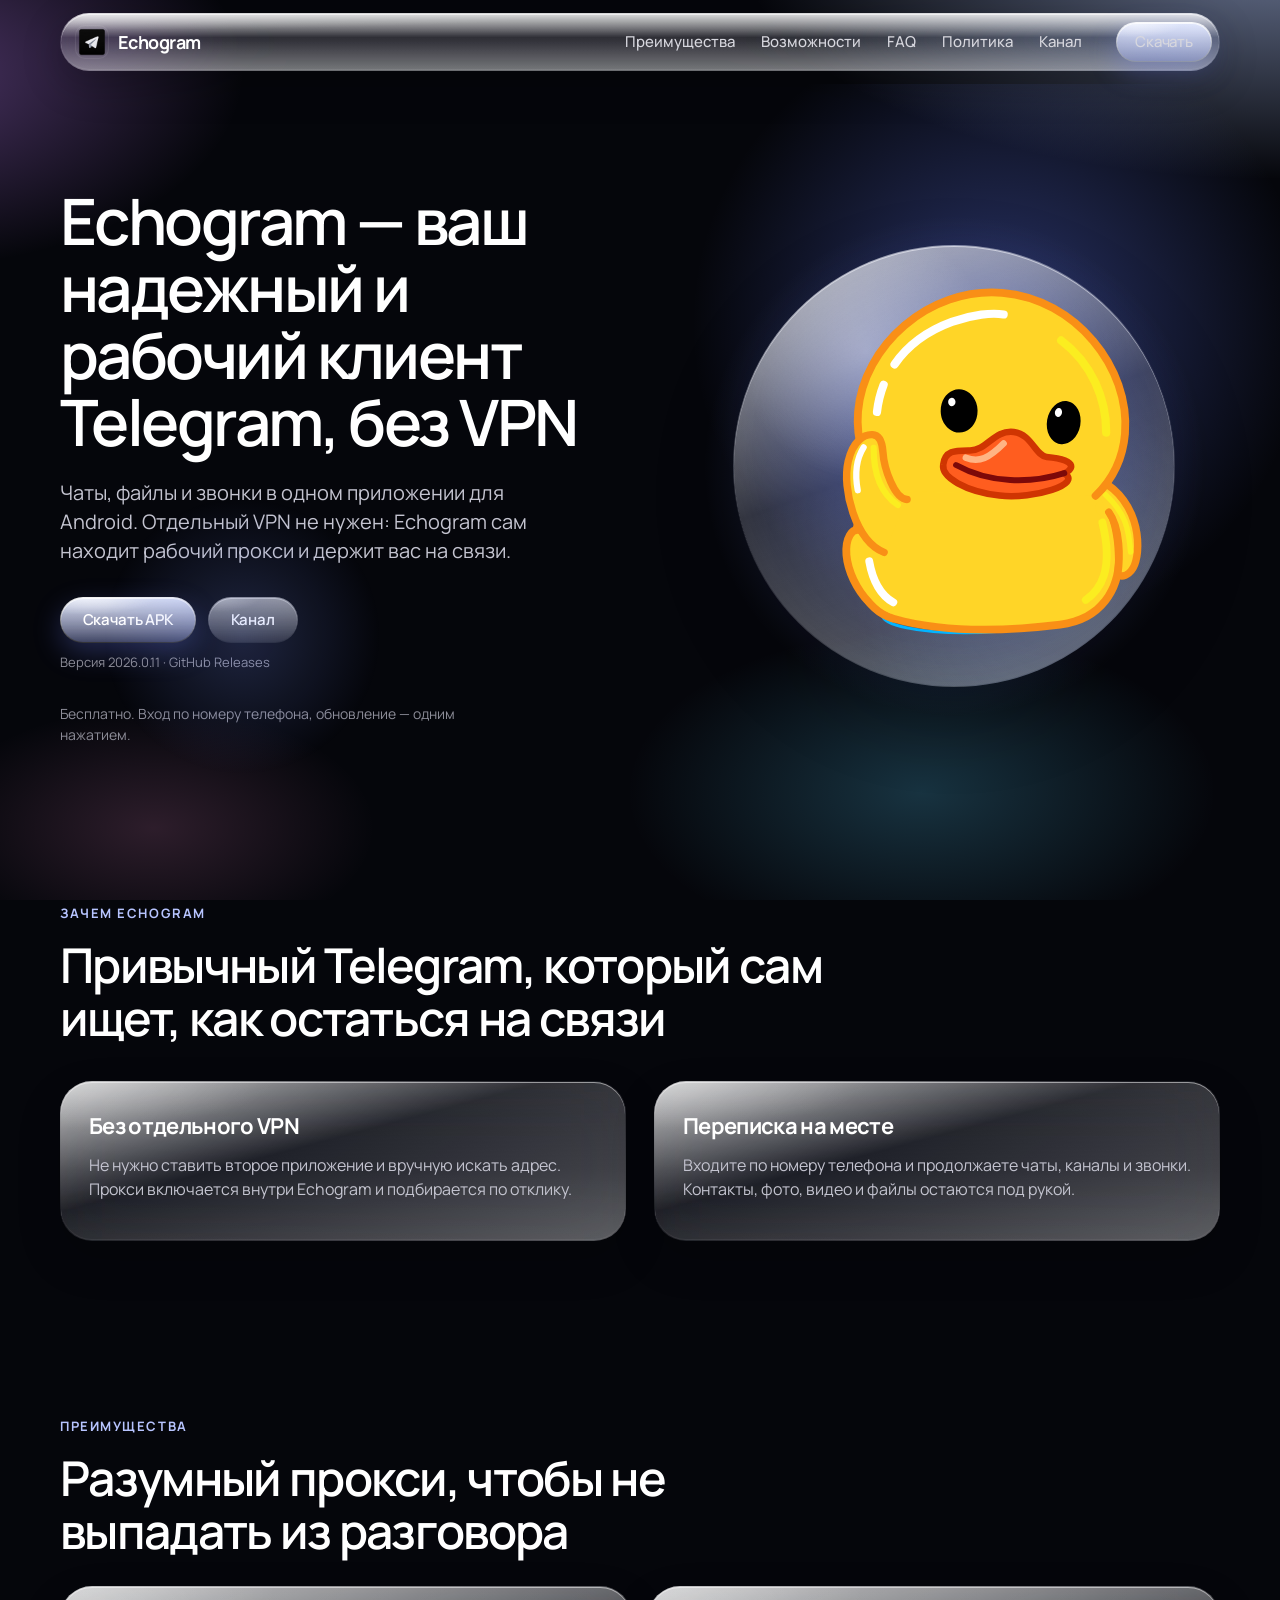
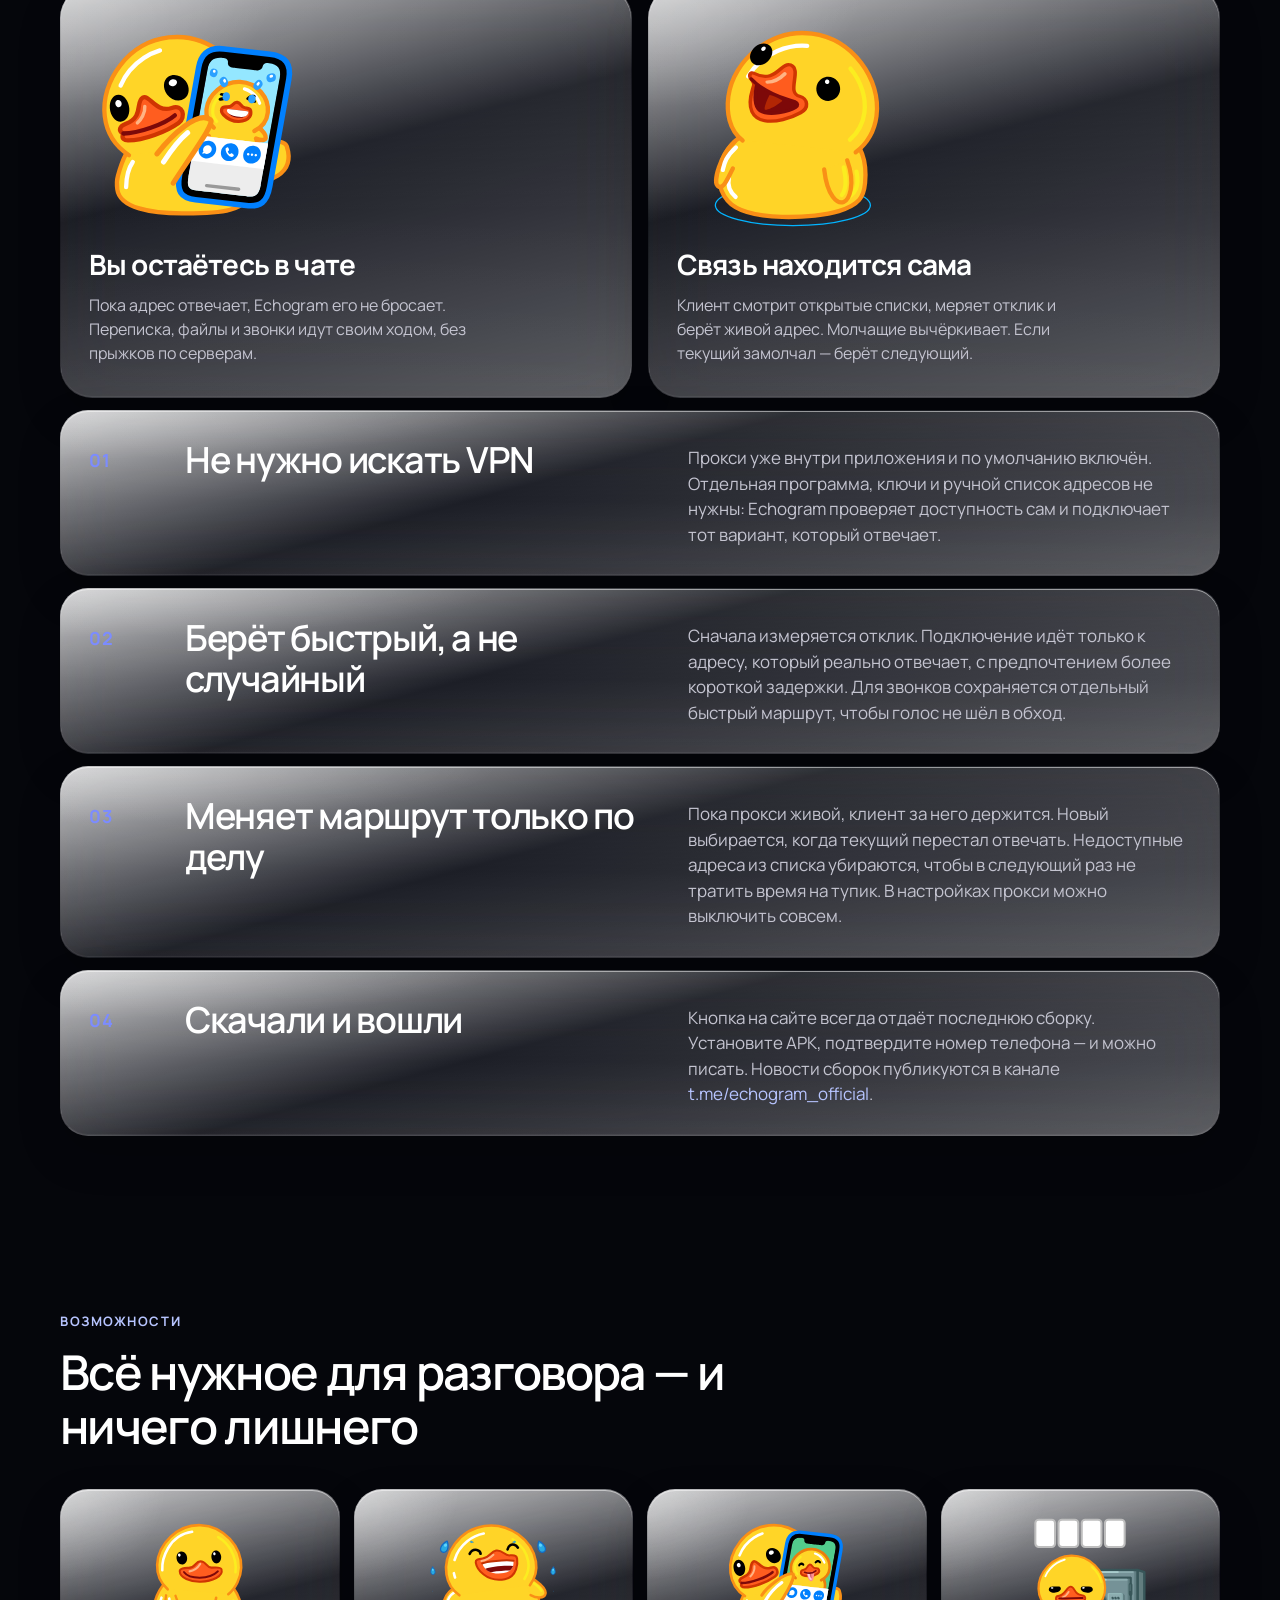
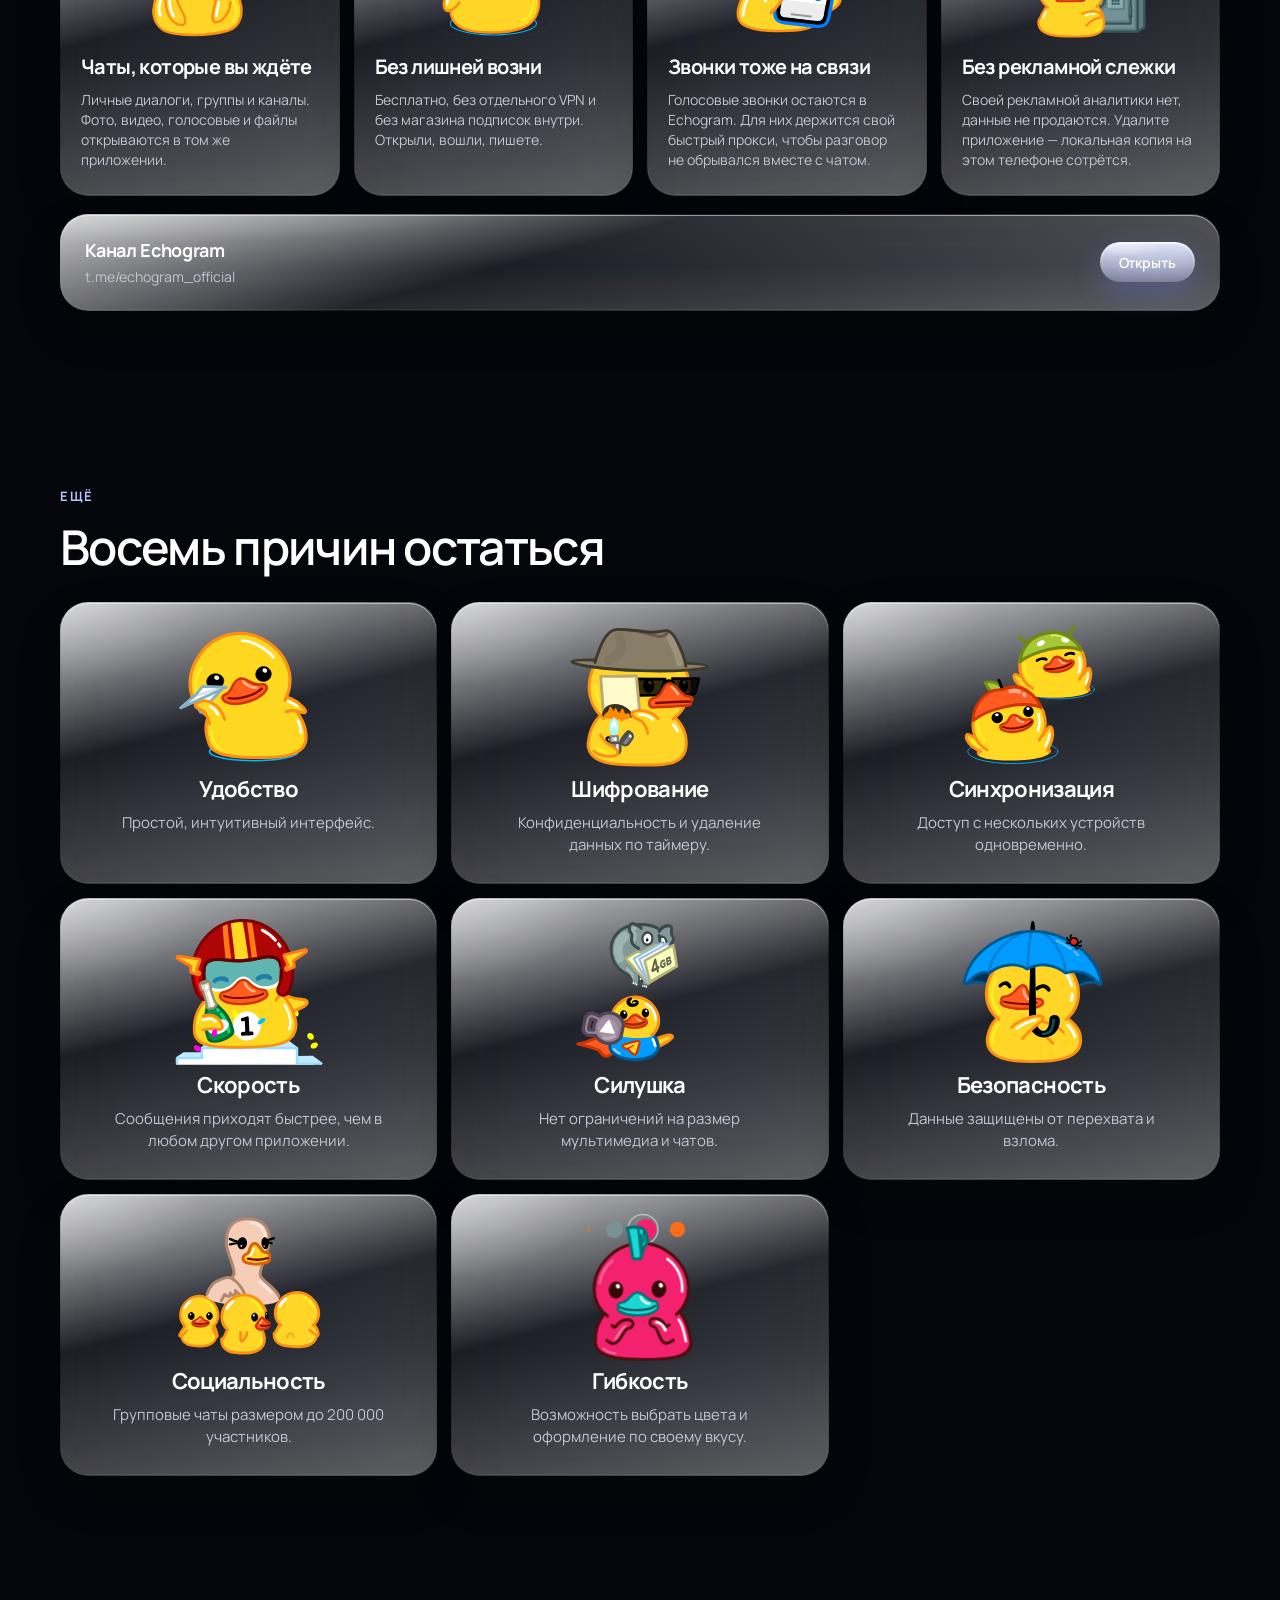
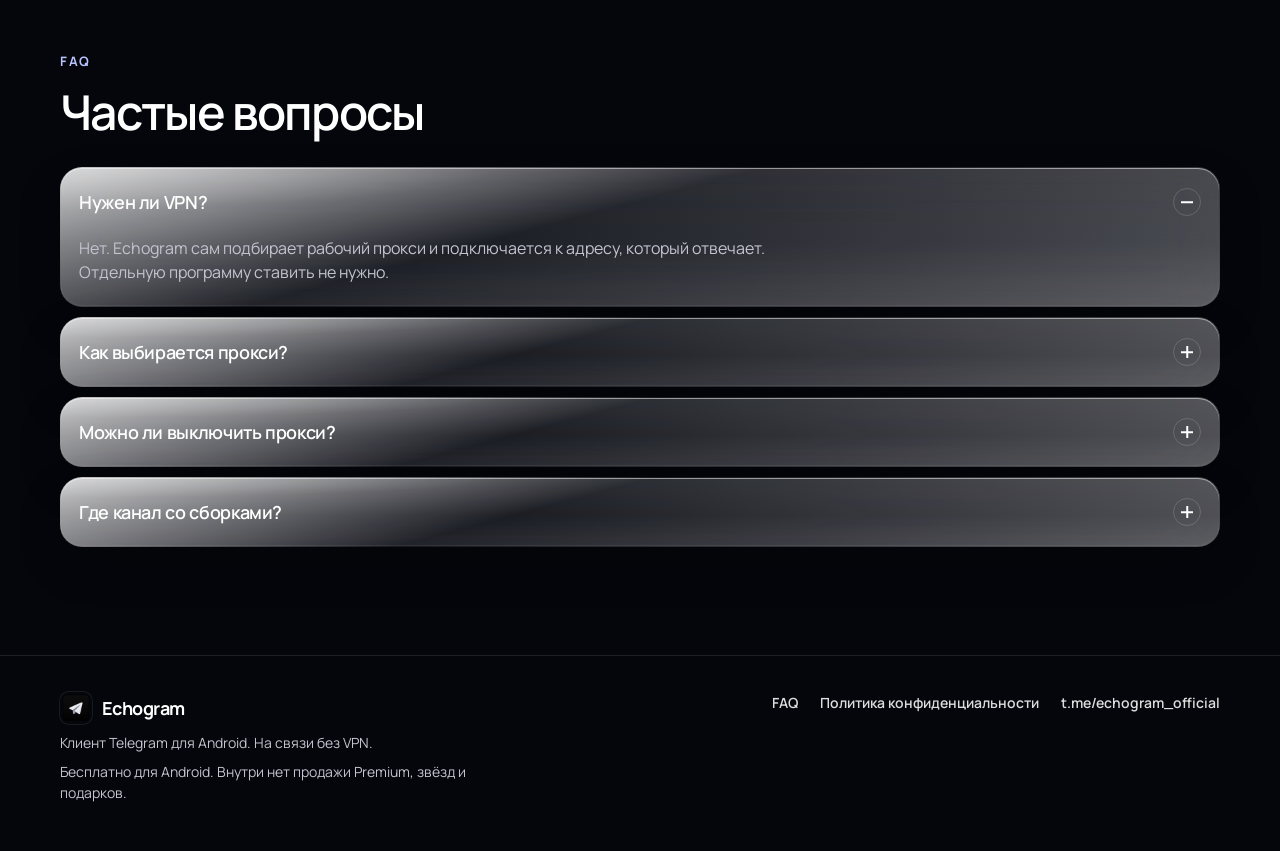
==== index.html @ 7fc5b80d "Soften the glass surfaces and drop the Android label on the home page. Co-authored-by: Cursor <curso" ====
<!DOCTYPE html>
<html lang="ru">
<head>
  <meta charset="utf-8">
  <meta name="viewport" content="width=device-width, initial-scale=1">
  <title>Echogram — ваш надежный и рабочий клиент Telegram, без VPN</title>
  <meta name="description" content="Echogram — ваш надежный и рабочий клиент Telegram, без VPN.">
  <meta name="robots" content="index, follow, max-image-preview:large">
  <link rel="canonical" href="https://echogram.mineholde.pro/">
  <meta property="og:locale" content="ru_RU">
  <meta property="og:type" content="website">
  <meta property="og:site_name" content="Echogram">
  <meta property="og:title" content="Echogram — ваш надежный и рабочий клиент Telegram, без VPN">
  <meta property="og:description" content="Echogram — ваш надежный и рабочий клиент Telegram, без VPN.">
  <meta property="og:url" content="https://echogram.mineholde.pro/">
  <meta property="og:image" content="https://echogram.mineholde.pro/icon.webp">
  <meta name="twitter:card" content="summary">
  <meta name="twitter:title" content="Echogram — ваш надежный и рабочий клиент Telegram, без VPN">
  <meta name="twitter:description" content="Echogram — ваш надежный и рабочий клиент Telegram, без VPN.">
  <meta name="twitter:image" content="https://echogram.mineholde.pro/icon.webp">
  <meta name="theme-color" content="#09090c">
  <link rel="icon" href="icon.webp" type="image/webp">
  <link rel="apple-touch-icon" href="icon.webp">
  <script type="application/ld+json">
  {
    "@context": "https://schema.org",
    "@graph": [
      {
        "@type": "WebSite",
        "name": "Echogram",
        "url": "https://echogram.mineholde.pro/",
        "inLanguage": "ru",
        "description": "Echogram — ваш надежный и рабочий клиент Telegram, без VPN."
      },
      {
        "@type": "SoftwareApplication",
        "name": "Echogram",
        "operatingSystem": "Android",
        "applicationCategory": "CommunicationApplication",
        "url": "https://echogram.mineholde.pro/",
        "description": "Echogram — ваш надежный и рабочий клиент Telegram, без VPN.",
        "downloadUrl": "https://github.com/VMRcompany/echogram/releases/latest",
        "offers": { "@type": "Offer", "price": "0", "priceCurrency": "RUB" }
      }
    ]
  }
  </script>
  <link rel="preconnect" href="https://fonts.googleapis.com">
  <link rel="preconnect" href="https://fonts.gstatic.com" crossorigin>
  <link href="https://fonts.googleapis.com/css2?family=Manrope:wght@400;500;600;700&display=swap" rel="stylesheet">
  <link rel="stylesheet" href="css/styles.css">
</head>
<body>
  <header class="header">
    <div class="wrap">
      <a class="logo" href="index.html" aria-label="Echogram">
        <img class="logo-mark" src="icon.webp" width="32" height="32" alt="">
        Echogram
      </a>
      <button class="burger" type="button" aria-label="Меню" aria-expanded="false"><span></span></button>
      <nav class="nav">
        <a href="#advantages">Преимущества</a>
        <a href="#features">Возможности</a>
        <a href="faq.html">FAQ</a>
        <a href="privacy.html">Политика</a>
        <a href="https://t.me/echogram_official">Канал</a>
        <a class="btn btn-primary btn-sm header-cta" data-latest-apk href="https://github.com/VMRcompany/echogram/releases/download/2026.0.11/Echogram-2026.0.11.apk"><span data-apk-label>Скачать</span></a>
      </nav>
    </div>
  </header>

  <main>
    <section class="hero">
      <div class="wrap hero-grid">
        <div>
          <h1 class="reveal" style="--i:1">Echogram — ваш надежный и рабочий клиент Telegram, без VPN</h1>
          <p class="lead reveal" style="--i:2">Чаты, файлы и звонки в одном приложении для Android. Отдельный VPN не нужен: Echogram сам находит рабочий прокси и держит вас на связи.</p>
          <div class="hero-actions reveal" style="--i:3">
            <a class="btn btn-primary" data-latest-apk href="https://github.com/VMRcompany/echogram/releases/download/2026.0.11/Echogram-2026.0.11.apk"><span data-apk-label>Скачать APK</span></a>
            <a class="btn btn-ghost" href="https://t.me/echogram_official">Канал</a>
          </div>
          <p class="apk-meta reveal" style="--i:4" data-apk-meta>Версия 2026.0.11 · GitHub Releases</p>
          <ul class="release-files reveal" style="--i:4" data-release-files></ul>
          <p class="fine reveal" style="--i:4">Бесплатно. Вход по номеру телефона, обновление — одним нажатием.</p>
        </div>
        <div class="hero-visual reveal" style="--i:2">
          <div class="glow"></div>
          <div class="sticker sticker-xl" data-sticker="stickers/wave.json" aria-hidden="true"></div>
        </div>
      </div>
    </section>

    <section class="section intro" id="about">
      <div class="wrap">
        <p class="section-label reveal">Зачем Echogram</p>
        <h2 class="reveal" style="--i:1">Привычный Telegram, который сам ищет, как остаться на связи</h2>
        <div class="intro-grid">
          <article class="intro-card reveal" style="--i:2">
            <h3>Без отдельного VPN</h3>
            <p>Не нужно ставить второе приложение и вручную искать адрес. Прокси включается внутри Echogram и подбирается по отклику.</p>
          </article>
          <article class="intro-card reveal" style="--i:3">
            <h3>Переписка на месте</h3>
            <p>Входите по номеру телефона и продолжаете чаты, каналы и звонки. Контакты, фото, видео и файлы остаются под рукой.</p>
          </article>
        </div>
      </div>
    </section>

    <section class="section" id="advantages">
      <div class="wrap">
        <p class="section-label reveal">Преимущества</p>
        <h2 class="block-title reveal" style="--i:1">Разумный прокси, чтобы не выпадать из разговора</h2>
        <div class="scene">
          <article class="scene-card reveal" style="--i:2">
            <div class="sticker sticker-lg" data-sticker="stickers/phone.json" aria-hidden="true"></div>
            <h3>Вы остаётесь в чате</h3>
            <p>Пока адрес отвечает, Echogram его не бросает. Переписка, файлы и звонки идут своим ходом, без прыжков по серверам.</p>
          </article>
          <article class="scene-card reveal" style="--i:3">
            <div class="sticker sticker-lg" data-sticker="stickers/happy.json" aria-hidden="true"></div>
            <h3>Связь находится сама</h3>
            <p>Клиент смотрит открытые списки, меряет отклик и берёт живой адрес. Молчащие вычёркивает. Если текущий замолчал — берёт следующий.</p>
          </article>
        </div>
        <div class="adv-item reveal">
          <div class="num">01</div>
          <h3>Не нужно искать VPN</h3>
          <p>Прокси уже внутри приложения и по умолчанию включён. Отдельная программа, ключи и ручной список адресов не нужны: Echogram проверяет доступность сам и подключает тот вариант, который отвечает.</p>
        </div>
        <div class="adv-item reveal" style="--i:1">
          <div class="num">02</div>
          <h3>Берёт быстрый, а не случайный</h3>
          <p>Сначала измеряется отклик. Подключение идёт только к адресу, который реально отвечает, с предпочтением более короткой задержки. Для звонков сохраняется отдельный быстрый маршрут, чтобы голос не шёл в обход.</p>
        </div>
        <div class="adv-item reveal" style="--i:2">
          <div class="num">03</div>
          <h3>Меняет маршрут только по делу</h3>
          <p>Пока прокси живой, клиент за него держится. Новый выбирается, когда текущий перестал отвечать. Недоступные адреса из списка убираются, чтобы в следующий раз не тратить время на тупик. В настройках прокси можно выключить совсем.</p>
        </div>
        <div class="adv-item reveal" style="--i:3">
          <div class="num">04</div>
          <h3>Скачали и вошли</h3>
          <p>Кнопка на сайте всегда отдаёт последнюю сборку. Установите APK, подтвердите номер телефона — и можно писать. Новости сборок публикуются в канале <a href="https://t.me/echogram_official">t.me/echogram_official</a>.</p>
        </div>
      </div>
    </section>

    <section class="section" id="features">
      <div class="wrap">
        <p class="section-label reveal">Возможности</p>
        <h2 class="block-title reveal" style="--i:1">Всё нужное для разговора — и ничего лишнего</h2>
        <div class="cards">
          <article class="card reveal" style="--i:1">
            <div class="sticker" data-sticker="stickers/like.json" aria-hidden="true"></div>
            <h3>Чаты, которые вы ждёте</h3>
            <p>Личные диалоги, группы и каналы. Фото, видео, голосовые и файлы открываются в том же приложении.</p>
          </article>
          <article class="card reveal" style="--i:2">
            <div class="sticker" data-sticker="stickers/laugh.json" aria-hidden="true"></div>
            <h3>Без лишней возни</h3>
            <p>Бесплатно, без отдельного VPN и без магазина подписок внутри. Открыли, вошли, пишете.</p>
          </article>
          <article class="card reveal" style="--i:3">
            <div class="sticker" data-sticker="stickers/phone.json" aria-hidden="true"></div>
            <h3>Звонки тоже на связи</h3>
            <p>Голосовые звонки остаются в Echogram. Для них держится свой быстрый прокси, чтобы разговор не обрывался вместе с чатом.</p>
          </article>
          <article class="card reveal" style="--i:4">
            <div class="sticker" data-sticker="stickers/lock.json" aria-hidden="true"></div>
            <h3>Без рекламной слежки</h3>
            <p>Своей рекламной аналитики нет, данные не продаются. Удалите приложение — локальная копия на этом телефоне сотрётся.</p>
          </article>
        </div>
        <div class="channel reveal">
          <div>
            <strong>Канал Echogram</strong>
            <span>t.me/echogram_official</span>
          </div>
          <a class="btn btn-primary btn-sm" href="https://t.me/echogram_official">Открыть</a>
        </div>
      </div>
    </section>

    <section class="section" id="reasons">
      <div class="wrap">
        <p class="section-label reveal">Ещё</p>
        <h2 class="block-title reveal" style="--i:1">Восемь причин остаться</h2>
        <div class="reasons">
          <article class="reason reveal" style="--i:1">
            <div class="sticker" data-sticker="stickers/ease.json" aria-hidden="true"></div>
            <h3>Удобство</h3>
            <p>Простой, интуитивный интерфейс.</p>
          </article>
          <article class="reason reveal" style="--i:2">
            <div class="sticker" data-sticker="stickers/spy.json" aria-hidden="true"></div>
            <h3>Шифрование</h3>
            <p>Конфиденциальность и удаление данных по таймеру.</p>
          </article>
          <article class="reason reveal" style="--i:3">
            <div class="sticker" data-sticker="stickers/sync.json" aria-hidden="true"></div>
            <h3>Синхронизация</h3>
            <p>Доступ с нескольких устройств одновременно.</p>
          </article>
          <article class="reason reveal" style="--i:1">
            <div class="sticker" data-sticker="stickers/speed.json" aria-hidden="true"></div>
            <h3>Скорость</h3>
            <p>Сообщения приходят быстрее, чем в любом другом приложении.</p>
          </article>
          <article class="reason reveal" style="--i:2">
            <div class="sticker" data-sticker="stickers/strong.json" aria-hidden="true"></div>
            <h3>Силушка</h3>
            <p>Нет ограничений на размер мультимедиа и чатов.</p>
          </article>
          <article class="reason reveal" style="--i:1">
            <div class="sticker" data-sticker="stickers/safe.json" aria-hidden="true"></div>
            <h3>Безопасность</h3>
            <p>Данные защищены от перехвата и взлома.</p>
          </article>
          <article class="reason reveal" style="--i:2">
            <div class="sticker" data-sticker="stickers/social.json" aria-hidden="true"></div>
            <h3>Социальность</h3>
            <p>Групповые чаты размером до 200&nbsp;000 участников.</p>
          </article>
          <article class="reason reveal" style="--i:3">
            <div class="sticker" data-sticker="stickers/flex.json" aria-hidden="true"></div>
            <h3>Гибкость</h3>
            <p>Возможность выбрать цвета и оформление по своему вкусу.</p>
          </article>
        </div>
      </div>
    </section>

    <section class="section" id="faq">
      <div class="wrap">
        <p class="section-label reveal">FAQ</p>
        <h2 class="block-title reveal" style="--i:1">Частые вопросы</h2>
        <div class="faq-list">
          <div class="faq-item open reveal">
            <button class="faq-q" type="button" aria-expanded="true">Нужен ли VPN?<span class="mark" aria-hidden="true"></span></button>
            <div class="faq-a">Нет. Echogram сам подбирает рабочий прокси и подключается к адресу, который отвечает. Отдельную программу ставить не нужно.</div>
          </div>
          <div class="faq-item reveal" style="--i:1">
            <button class="faq-q" type="button" aria-expanded="false">Как выбирается прокси?<span class="mark" aria-hidden="true"></span></button>
            <div class="faq-a">Клиент смотрит открытые списки, проверяет, кто отвечает, и берёт вариант с лучшим откликом. Молчащие адреса вычёркиваются. Пока текущий жив, он не меняется. Новый появляется только если связь пропала.</div>
          </div>
          <div class="faq-item reveal" style="--i:2">
            <button class="faq-q" type="button" aria-expanded="false">Можно ли выключить прокси?<span class="mark" aria-hidden="true"></span></button>
            <div class="faq-a">Да. Прокси включается по умолчанию, чтобы проще оставаться на связи, и отключается в настройках, когда он не нужен.</div>
          </div>
          <div class="faq-item reveal" style="--i:3">
            <button class="faq-q" type="button" aria-expanded="false">Где канал со сборками?<span class="mark" aria-hidden="true"></span></button>
            <div class="faq-a"><a href="https://t.me/echogram_official">t.me/echogram_official</a></div>
          </div>
        </div>
      </div>
    </section>
  </main>

  <footer class="footer">
    <div class="wrap">
      <div class="footer-grid">
        <div>
          <a class="logo" href="index.html">
            <img class="logo-mark" src="icon.webp" width="32" height="32" alt="">
            Echogram
          </a>
          <p>Клиент Telegram для Android. На связи без VPN.</p>
        </div>
        <div class="footer-links">
          <a href="faq.html">FAQ</a>
          <a href="privacy.html">Политика конфиденциальности</a>
          <a href="https://t.me/echogram_official">t.me/echogram_official</a>
        </div>
      </div>
      <p class="legal">Бесплатно для Android. Внутри нет продажи Premium, звёзд и подарков.</p>
    </div>
  </footer>
  <script src="js/lottie.min.js"></script>
  <script src="js/site.js"></script>
</body>
</html>
---- css/styles.css ----
:root {
  --bg: #07070c;
  --bg-elev: #121218;
  --card: rgba(255, 255, 255, 0.06);
  --card-2: rgba(255, 255, 255, 0.04);
  --line: rgba(255, 255, 255, 0.16);
  --text: #ffffff;
  --muted: #c4c4d0;
  --accent: #7c8cff;
  --accent-2: #b7c4ff;
  --header: 84px;
  --max: 1160px;
  --radius: 28px;
  --glass-shadow: 0 18px 50px rgba(0, 0, 0, 0.28), inset 0 1px 0 rgba(255, 255, 255, 0.38);
}

* { box-sizing: border-box; }
html { scroll-behavior: smooth; }
body {
  margin: 0;
  background:
    radial-gradient(78% 48% at 100% -6%, rgba(186, 206, 255, 0.55), transparent 54%),
    radial-gradient(52% 42% at -8% 8%, rgba(196, 130, 255, 0.38), transparent 52%),
    radial-gradient(46% 36% at 72% 88%, rgba(90, 210, 255, 0.22), transparent 50%),
    radial-gradient(36% 28% at 12% 92%, rgba(255, 150, 210, 0.16), transparent 48%),
    #05060b;
  background-attachment: fixed;
  color: var(--text);
  font-family: "Manrope", "Segoe UI", sans-serif;
  font-size: 16px;
  line-height: 1.5;
  -webkit-font-smoothing: antialiased;
}
img { max-width: 100%; display: block; }
a { color: inherit; text-decoration: none; }
button, input { font-family: inherit; }
::selection { background: rgba(102, 127, 255, 0.45); }

.wrap {
  width: min(var(--max), calc(100% - 40px));
  margin: 0 auto;
}

.header {
  position: sticky;
  top: 0;
  z-index: 40;
  height: var(--header);
  display: flex;
  align-items: center;
  background: transparent;
  border-bottom: 0;
}
.header .wrap {
  position: relative;
  display: flex;
  align-items: center;
  gap: 28px;
  height: 58px;
  padding: 0 8px 0 16px;
  border-radius: 999px;
  background: transparent;
  border: 0;
  box-shadow: 0 12px 40px rgba(0, 0, 0, 0.22);
}
.header .wrap:before {
  content: "";
  position: absolute;
  inset: 0;
  z-index: -1;
  border-radius: inherit;
  background:
    radial-gradient(120% 80% at 0% 0%, rgba(255, 255, 255, 0.34), transparent 36%) padding-box,
    linear-gradient(180deg, rgba(255, 255, 255, 0.16), rgba(255, 255, 255, 0.04) 48%, rgba(255, 255, 255, 0.07)) padding-box,
    linear-gradient(180deg, rgba(255, 255, 255, 0.85), rgba(255, 255, 255, 0.12) 42%, rgba(255, 255, 255, 0.42)) border-box;
  border: 1px solid transparent;
  box-shadow: inset 0 1px 0 rgba(255, 255, 255, 0.55), inset 0 -1px 0 rgba(255, 255, 255, 0.08);
  backdrop-filter: blur(40px) saturate(1.9);
  -webkit-backdrop-filter: blur(40px) saturate(1.9);
}
.logo {
  display: flex;
  align-items: center;
  gap: 10px;
  font-weight: 700;
  font-size: 18px;
  letter-spacing: -0.03em;
}
.logo-mark {
  width: 32px;
  height: 32px;
  border-radius: 9px;
  display: block;
  box-shadow: 0 0 0 1px rgba(255, 255, 255, 0.08);
}
.nav {
  display: flex;
  align-items: center;
  gap: 26px;
  margin-left: auto;
}
.nav a {
  color: #d7d7de;
  font-size: 15px;
  font-weight: 500;
}
.nav a:hover,
.nav a.active { color: #fff; }
.nav a:not(.btn) { position: relative; }
.nav a:not(.btn):after {
  content: "";
  position: absolute;
  left: 0;
  right: 0;
  bottom: -6px;
  height: 1.5px;
  background: var(--accent);
  transform: scaleX(0);
  transform-origin: left;
  transition: transform 0.3s ease;
}
.nav a:not(.btn):hover:after,
.nav a.active:after { transform: scaleX(1); }
.logo { transition: transform 0.25s ease; }
.logo:hover { transform: translateY(-1px); }
.logo-mark { transition: transform 0.35s cubic-bezier(0.16, 0.84, 0.32, 1); }
.logo:hover .logo-mark { transform: rotate(-8deg) scale(1.06); }
.header-cta { margin-left: 8px; }

.btn {
  display: inline-flex;
  align-items: center;
  justify-content: center;
  height: 46px;
  padding: 0 22px;
  border-radius: 999px;
  border: 1px solid rgba(255, 255, 255, 0.28);
  font-size: 15px;
  font-weight: 600;
  letter-spacing: -0.01em;
  cursor: pointer;
  transition: background 0.2s ease, border-color 0.2s ease, transform 0.2s ease, box-shadow 0.2s ease;
}
.btn-sm { height: 40px; padding: 0 18px; font-size: 14px; }
.btn-primary {
  color: #fff;
  border: 1px solid transparent;
  background:
    radial-gradient(120% 90% at 20% 0%, rgba(255, 255, 255, 0.55), transparent 42%) padding-box,
    linear-gradient(180deg, rgba(190, 205, 255, 0.42), rgba(110, 130, 255, 0.22)) padding-box,
    linear-gradient(180deg, rgba(255, 255, 255, 0.95), rgba(255, 255, 255, 0.18)) border-box;
  box-shadow: inset 0 1px 0 rgba(255, 255, 255, 0.75), 0 10px 28px rgba(110, 130, 255, 0.28);
  backdrop-filter: blur(18px) saturate(1.8);
  -webkit-backdrop-filter: blur(18px) saturate(1.8);
}
.btn-primary:hover { transform: translateY(-1px); box-shadow: inset 0 1px 0 rgba(255, 255, 255, 0.9), 0 14px 32px rgba(110, 130, 255, 0.38); }
.btn-ghost {
  background:
    radial-gradient(120% 80% at 10% 0%, rgba(255, 255, 255, 0.28), transparent 40%) padding-box,
    linear-gradient(180deg, rgba(255, 255, 255, 0.1), rgba(255, 255, 255, 0.03)) padding-box,
    linear-gradient(180deg, rgba(255, 255, 255, 0.55), rgba(255, 255, 255, 0.1)) border-box;
  color: #fff;
  border: 1px solid transparent;
  box-shadow: inset 0 1px 0 rgba(255, 255, 255, 0.4);
  backdrop-filter: blur(18px) saturate(1.6);
  -webkit-backdrop-filter: blur(18px) saturate(1.6);
}
.btn-ghost:hover { background-color: rgba(255, 255, 255, 0.06); }
.burger {
  display: none;
  margin-left: auto;
  width: 42px;
  height: 42px;
  border-radius: 14px;
  border: 1px solid rgba(255, 255, 255, 0.22);
  background: rgba(255, 255, 255, 0.08);
  box-shadow: inset 0 1px 0 rgba(255, 255, 255, 0.3);
  color: #fff;
  cursor: pointer;
}
.burger span,
.burger span:before,
.burger span:after {
  display: block;
  width: 16px;
  height: 1.5px;
  background: #fff;
  position: relative;
  margin: 0 auto;
}
.burger span:before,
.burger span:after {
  content: "";
  position: absolute;
  left: 0;
}
.burger span,
.burger span:before,
.burger span:after { transition: transform 0.28s ease, top 0.28s ease, background 0.2s ease; }
.burger span:before { top: -5px; }
.burger span:after { top: 5px; }
.burger.open span { background: transparent; }
.burger.open span:before { top: 0; transform: rotate(45deg); }
.burger.open span:after { top: 0; transform: rotate(-45deg); }

.hero {
  position: relative;
  padding: 72px 0 40px;
  overflow: hidden;
}
.hero:before,
.hero:after {
  content: "";
  position: absolute;
  pointer-events: none;
  border-radius: 50%;
}
.hero:before {
  width: 640px;
  height: 640px;
  right: -40px;
  top: -80px;
  background: radial-gradient(circle, rgba(102, 127, 255, 0.38), rgba(102, 127, 255, 0) 68%);
  animation: drift 14s ease-in-out infinite;
}
.hero:after {
  width: 280px;
  height: 280px;
  left: 8%;
  bottom: 40px;
  background: radial-gradient(circle, rgba(122, 147, 255, 0.22), rgba(122, 147, 255, 0) 70%);
  animation: drift 11s ease-in-out infinite reverse;
}
@keyframes drift {
  0%, 100% { transform: translate3d(0, 0, 0); }
  50% { transform: translate3d(18px, -22px, 0); }
}
.hero-grid {
  position: relative;
  display: grid;
  grid-template-columns: 1.05fr 0.95fr;
  gap: 40px;
  align-items: center;
  min-height: 620px;
}
.kicker {
  display: inline-flex;
  align-items: center;
  gap: 8px;
  height: 32px;
  padding: 0 12px 0 8px;
  border-radius: 999px;
  background: rgba(255, 255, 255, 0.08);
  border: 1px solid rgba(255, 255, 255, 0.2);
  box-shadow: inset 0 1px 0 rgba(255, 255, 255, 0.32);
  backdrop-filter: blur(14px) saturate(1.5);
  -webkit-backdrop-filter: blur(14px) saturate(1.5);
  color: #e6ebff;
  font-size: 13px;
  font-weight: 600;
  margin-bottom: 22px;
}
.kicker i {
  width: 8px;
  height: 8px;
  border-radius: 50%;
  background: var(--accent);
  display: block;
  animation: ping 2.4s ease-out infinite;
}
@keyframes ping {
  0% { box-shadow: 0 0 0 0 rgba(102, 127, 255, 0.65); }
  70% { box-shadow: 0 0 0 8px rgba(102, 127, 255, 0); }
  100% { box-shadow: 0 0 0 0 rgba(102, 127, 255, 0); }
}
h1 {
  margin: 0;
  font-size: clamp(42px, 5.4vw, 64px);
  line-height: 1.05;
  letter-spacing: -0.04em;
  font-weight: 600;
}
.lead {
  margin: 22px 0 0;
  max-width: 520px;
  color: var(--muted);
  font-size: 20px;
  line-height: 1.45;
}
.hero-actions {
  display: flex;
  flex-wrap: wrap;
  gap: 12px;
  margin-top: 32px;
}
.fine {
  margin: 18px 0 0;
  color: #8d8d98;
  font-size: 14px;
  max-width: 460px;
}

.phone-wrap {
  display: flex;
  justify-content: center;
  position: relative;
}
.phone {
  width: 292px;
  height: 598px;
  border-radius: 40px;
  background: #0c0c10;
  border: 8px solid #2a2a32;
  box-shadow: 0 40px 80px rgba(0, 0, 0, 0.45), 0 0 0 1px rgba(255, 255, 255, 0.04);
  overflow: hidden;
  position: relative;
  animation: float 7s ease-in-out infinite;
}
.phone-bar {
  height: 28px;
  display: flex;
  align-items: center;
  justify-content: center;
}
.phone-bar span {
  width: 86px;
  height: 16px;
  background: #000;
  border-radius: 10px;
}
.phone-head {
  display: flex;
  align-items: center;
  justify-content: space-between;
  padding: 6px 16px 12px;
}
.phone-head strong { font-size: 20px; letter-spacing: -0.03em; }
.phone-head em {
  font-style: normal;
  font-size: 12px;
  color: var(--accent-2);
  font-weight: 700;
}
.search {
  margin: 0 14px 12px;
  height: 36px;
  border-radius: 12px;
  background: #17171c;
  color: #6f6f7a;
  font-size: 13px;
  display: flex;
  align-items: center;
  padding: 0 12px;
}
.chat {
  display: grid;
  grid-template-columns: 44px 1fr auto;
  gap: 10px;
  align-items: center;
  padding: 10px 14px;
}
.chat + .chat { border-top: 1px solid rgba(255, 255, 255, 0.04); }
.avatar {
  width: 44px;
  height: 44px;
  border-radius: 50%;
  display: grid;
  place-items: center;
  font-weight: 700;
  font-size: 15px;
}
.chat b { display: block; font-size: 14px; font-weight: 600; }
.chat small { color: #8e8e99; font-size: 12px; }
.badge {
  min-width: 20px;
  height: 20px;
  padding: 0 6px;
  border-radius: 999px;
  background: var(--accent);
  color: #fff;
  font-size: 11px;
  font-weight: 700;
  display: grid;
  place-items: center;
}
.time { color: #6d6d78; font-size: 11px; }
.phone-nav {
  position: absolute;
  left: 10px;
  right: 10px;
  bottom: 10px;
  height: 54px;
  border-radius: 18px;
  background: #16161c;
  display: grid;
  grid-template-columns: repeat(4, 1fr);
  align-items: center;
  text-align: center;
  color: #8a8a96;
  font-size: 10px;
  font-weight: 600;
}
.phone-nav span:first-child { color: var(--accent-2); }

@keyframes float {
  0%, 100% { transform: translateY(0); }
  50% { transform: translateY(-10px); }
}

.section { padding: 88px 0; }
.section-label {
  color: var(--accent-2);
  font-size: 13px;
  font-weight: 700;
  letter-spacing: 0.12em;
  text-transform: uppercase;
  margin: 0 0 14px;
}
.intro h2,
.block-title {
  margin: 0;
  font-size: clamp(32px, 4vw, 48px);
  line-height: 1.12;
  letter-spacing: -0.035em;
  font-weight: 600;
  max-width: 820px;
}
.intro-grid {
  display: grid;
  grid-template-columns: 1fr 1fr;
  gap: 28px;
  margin-top: 36px;
}
.intro-card {
  background: linear-gradient(180deg, rgba(255, 255, 255, 0.14), rgba(255, 255, 255, 0.04));
  border: 1px solid rgba(255, 255, 255, 0.18);
  border-radius: 32px;
  padding: 28px;
  min-height: 160px;
  box-shadow: var(--glass-shadow);
  backdrop-filter: blur(22px) saturate(1.55);
  -webkit-backdrop-filter: blur(22px) saturate(1.55);
  transition: transform 0.35s cubic-bezier(0.16, 0.84, 0.32, 1), border-color 0.35s ease, box-shadow 0.35s ease;
}
.intro-card:hover,
.scene-card:hover,
.channel:hover,
.card:hover,
.reason:hover {
  transform: translateY(-4px);
  border-color: rgba(255, 255, 255, 0.38);
  box-shadow: 0 24px 60px rgba(0, 0, 0, 0.32), inset 0 1px 0 rgba(255, 255, 255, 0.55);
}
.intro-card h3 {
  margin: 0 0 10px;
  font-size: 22px;
  letter-spacing: -0.03em;
}
.intro-card p { margin: 0; color: var(--muted); font-size: 16px; }

.adv-item {
  display: grid;
  grid-template-columns: 72px 1fr 1.05fr;
  gap: 24px;
  align-items: start;
  margin-top: 12px;
  padding: 28px;
  border: 1px solid rgba(255, 255, 255, 0.16);
  border-radius: 28px;
  background: linear-gradient(180deg, rgba(255, 255, 255, 0.1), rgba(255, 255, 255, 0.03));
  box-shadow: inset 0 1px 0 rgba(255, 255, 255, 0.28);
  backdrop-filter: blur(18px) saturate(1.45);
  -webkit-backdrop-filter: blur(18px) saturate(1.45);
}
.adv-item:last-child { border-bottom: 1px solid rgba(255, 255, 255, 0.16); }
.num {
  color: var(--accent);
  font-weight: 700;
  font-size: 18px;
  letter-spacing: 0.04em;
  padding-top: 8px;
}
.adv-item h3 {
  margin: 0;
  font-size: clamp(26px, 3vw, 36px);
  letter-spacing: -0.035em;
  font-weight: 600;
  line-height: 1.15;
}
.adv-item p { margin: 6px 0 0; color: var(--muted); font-size: 17px; }
.adv-item a { color: var(--accent-2); }
.adv-item a:hover { text-decoration: underline; }

.cards {
  display: grid;
  grid-template-columns: repeat(4, 1fr);
  gap: 14px;
  margin-top: 36px;
}
.card {
  background: linear-gradient(180deg, rgba(255, 255, 255, 0.13), rgba(255, 255, 255, 0.04));
  border: 1px solid rgba(255, 255, 255, 0.18);
  border-radius: 28px;
  padding: 22px 20px 24px;
  min-height: 230px;
  box-shadow: var(--glass-shadow);
  backdrop-filter: blur(20px) saturate(1.5);
  -webkit-backdrop-filter: blur(20px) saturate(1.5);
  transition: border-color 0.25s ease, transform 0.35s ease, box-shadow 0.35s ease;
}
.icon {
  width: 44px;
  height: 44px;
  border-radius: 14px;
  background: rgba(102, 127, 255, 0.14);
  color: #c5ceff;
  display: grid;
  place-items: center;
  margin-bottom: 22px;
}
.card h3 {
  margin: 0 0 8px;
  font-size: 20px;
  letter-spacing: -0.03em;
}
.card p { margin: 0; color: var(--muted); font-size: 14px; line-height: 1.45; }

.channel {
  margin-top: 18px;
  display: flex;
  align-items: center;
  justify-content: space-between;
  gap: 20px;
  padding: 22px 24px;
  border-radius: 28px;
  background: linear-gradient(180deg, rgba(255, 255, 255, 0.12), rgba(255, 255, 255, 0.04));
  border: 1px solid rgba(255, 255, 255, 0.18);
  box-shadow: var(--glass-shadow);
  backdrop-filter: blur(20px) saturate(1.5);
  -webkit-backdrop-filter: blur(20px) saturate(1.5);
  transition: transform 0.35s cubic-bezier(0.16, 0.84, 0.32, 1), border-color 0.35s ease, box-shadow 0.35s ease;
}
.channel strong { display: block; font-size: 18px; letter-spacing: -0.02em; }
.channel span { color: var(--muted); font-size: 14px; }

.faq-list { margin-top: 28px; border-top: 0; display: flex; flex-direction: column; gap: 10px; }
.faq-item {
  border: 1px solid rgba(255, 255, 255, 0.16);
  border-radius: 22px;
  background: linear-gradient(180deg, rgba(255, 255, 255, 0.1), rgba(255, 255, 255, 0.03));
  box-shadow: inset 0 1px 0 rgba(255, 255, 255, 0.26);
  backdrop-filter: blur(16px) saturate(1.4);
  -webkit-backdrop-filter: blur(16px) saturate(1.4);
}
.faq-q {
  width: 100%;
  text-align: left;
  background: transparent;
  color: #fff;
  border: 0;
  border-radius: 22px;
  padding: 20px 18px;
  display: flex;
  align-items: center;
  justify-content: space-between;
  gap: 20px;
  font-size: 18px;
  font-weight: 600;
  letter-spacing: -0.02em;
  cursor: pointer;
}
.faq-q .mark {
  width: 28px;
  height: 28px;
  border-radius: 50%;
  border: 1px solid rgba(255, 255, 255, 0.16);
  position: relative;
  flex: none;
}
.faq-q .mark:before,
.faq-q .mark:after {
  content: "";
  position: absolute;
  background: #fff;
  left: 50%;
  top: 50%;
  transform: translate(-50%, -50%);
}
.faq-q .mark:before { width: 12px; height: 1.5px; }
.faq-q .mark:after { width: 1.5px; height: 12px; transition: transform 0.15s ease; }
.faq-item.open .mark:after { transform: translate(-50%, -50%) scaleY(0); }
.faq-a {
  display: block;
  color: var(--muted);
  padding: 0 48px 0 18px;
  font-size: 16px;
  max-width: 820px;
  max-height: 0;
  overflow: hidden;
  transition: max-height 0.4s ease, padding 0.4s ease;
}
.faq-item.open .faq-a { max-height: 280px; padding-bottom: 22px; }
.faq-a a { color: var(--accent-2); }
.faq-a a:hover { text-decoration: underline; }

.page-hero { padding: 56px 0 10px; }
.page-hero h1 { font-size: clamp(36px, 5vw, 56px); }
.page-hero p { color: var(--muted); font-size: 18px; max-width: 680px; }
.doc {
  max-width: 760px;
  padding: 8px 28px 40px;
  border-radius: 28px;
  border: 1px solid rgba(255, 255, 255, 0.16);
  background: linear-gradient(180deg, rgba(255, 255, 255, 0.1), rgba(255, 255, 255, 0.03));
  box-shadow: var(--glass-shadow);
  backdrop-filter: blur(18px) saturate(1.4);
  -webkit-backdrop-filter: blur(18px) saturate(1.4);
}
.doc h2 {
  margin: 36px 0 10px;
  font-size: 24px;
  letter-spacing: -0.03em;
}
.doc p { color: #c6c6ce; font-size: 17px; line-height: 1.65; }
.doc a { color: var(--accent-2); }
.doc a:hover { text-decoration: underline; }
.date { color: #8d8d98; font-size: 14px; }

.footer {
  border-top: 1px solid rgba(255, 255, 255, 0.1);
  padding: 36px 0 48px;
  margin-top: 20px;
}
.footer-grid {
  display: flex;
  justify-content: space-between;
  gap: 24px;
  align-items: flex-start;
}
.footer p { margin: 8px 0 0; color: var(--muted); font-size: 14px; max-width: 420px; }
.footer-links { display: flex; gap: 22px; flex-wrap: wrap; }
.footer-links a { color: #ddd; font-size: 14px; font-weight: 600; }
.footer-links a:hover { color: #fff; }
.legal {
  margin-top: 28px;
  color: #6f6f7a;
  font-size: 13px;
}

.menu-open { overflow: hidden; }
@media (max-width: 980px) {
  .burger { display: grid; place-items: center; }
  .nav {
    position: fixed;
    inset: var(--header) 0 0 0;
    z-index: 30;
    background:
      linear-gradient(180deg, rgba(255, 255, 255, 0.12), rgba(8, 10, 18, 0.46));
    backdrop-filter: blur(40px) saturate(1.8);
    -webkit-backdrop-filter: blur(40px) saturate(1.8);
    border-top: 1px solid rgba(255, 255, 255, 0.22);
    display: flex;
    flex-direction: column;
    align-items: flex-start;
    padding: 28px 22px;
    gap: 8px;
    margin: 0;
    opacity: 0;
    visibility: hidden;
    transform: translateY(-16px);
    transition: opacity 0.32s ease, transform 0.4s cubic-bezier(0.16, 0.84, 0.32, 1), visibility 0.32s;
  }
  .nav.open {
    opacity: 1;
    visibility: visible;
    transform: none;
  }
  .nav a {
    font-size: 28px;
    opacity: 0;
    transform: translateY(18px);
  }
  .nav.open a {
    animation: menuIn 0.5s cubic-bezier(0.16, 0.84, 0.32, 1) forwards;
  }
  .nav.open a:nth-child(1) { animation-delay: 0.05s; }
  .nav.open a:nth-child(2) { animation-delay: 0.1s; }
  .nav.open a:nth-child(3) { animation-delay: 0.15s; }
  .nav.open a:nth-child(4) { animation-delay: 0.2s; }
  .nav.open a:nth-child(5) { animation-delay: 0.25s; }
  .nav.open a:nth-child(6) { animation-delay: 0.3s; }
  .header-cta { margin: 8px 0 0; }
  .hero-grid, .intro-grid, .cards, .reasons, .adv-item { grid-template-columns: 1fr; }
  .hero { padding-top: 36px; }
  .hero-grid { min-height: 0; }
  .phone { animation: none; }
  .cards, .reasons { grid-template-columns: 1fr 1fr; }
  .channel { flex-direction: column; align-items: flex-start; }
}
@media (max-width: 640px) {
  .wrap { width: min(var(--max), calc(100% - 32px)); }
  .cards, .reasons { grid-template-columns: 1fr; }
  .section { padding: 64px 0; }
  .footer-grid { flex-direction: column; }
  h1 { font-size: 38px; }
}
.hero-visual {
  position: relative;
  display: grid;
  place-items: center;
  min-height: 460px;
}
.hero-visual:before {
  content: "";
  position: absolute;
  width: min(440px, 86%);
  aspect-ratio: 1;
  border-radius: 50%;
  background:
    radial-gradient(circle at 30% 24%, rgba(255, 255, 255, 0.42), transparent 28%),
    radial-gradient(circle at 72% 78%, rgba(140, 180, 255, 0.2), transparent 42%),
    linear-gradient(160deg, rgba(255, 255, 255, 0.14), rgba(255, 255, 255, 0.03)) padding-box,
    linear-gradient(160deg, rgba(255, 255, 255, 0.7), rgba(255, 255, 255, 0.08) 46%, rgba(255, 255, 255, 0.35)) border-box;
  border: 1px solid transparent;
  box-shadow: inset 0 1px 0 rgba(255, 255, 255, 0.55), inset 0 -20px 40px rgba(255, 255, 255, 0.04), 0 30px 80px rgba(0, 0, 0, 0.22);
  backdrop-filter: blur(18px) saturate(1.7);
  -webkit-backdrop-filter: blur(18px) saturate(1.7);
}
.glow {
  position: absolute;
  width: 520px;
  height: 520px;
  border-radius: 50%;
  background: radial-gradient(circle, rgba(102, 127, 255, 0.42), rgba(102, 127, 255, 0) 68%);
  pointer-events: none;
  animation: glowPulse 7s ease-in-out infinite;
}
@keyframes glowPulse {
  0%, 100% { transform: scale(1); opacity: 0.85; }
  50% { transform: scale(1.08); opacity: 1; }
}
.sticker-xl { animation: bob 5.5s ease-in-out infinite; }
.scene-card .sticker,
.card .sticker,
.reason .sticker { animation: bob 6s ease-in-out infinite; }
.card:nth-child(2) .sticker,
.scene-card:nth-child(2) .sticker,
.reason:nth-child(3n+2) .sticker { animation-delay: -1.4s; }
.reason:nth-child(3n) .sticker { animation-delay: -2.6s; }
@keyframes bob {
  0%, 100% { transform: translateY(0); }
  50% { transform: translateY(-8px); }
}
.btn-primary { position: relative; overflow: hidden; }
.btn-primary:after {
  content: "";
  position: absolute;
  inset: 0;
  background: linear-gradient(110deg, transparent 30%, rgba(255,255,255,0.35), transparent 70%);
  transform: translateX(-120%);
}
.btn-primary:hover:after { animation: sheen 0.7s ease; }
@keyframes sheen { to { transform: translateX(120%); } }
@keyframes menuIn {
  to { opacity: 1; transform: none; }
}
.apk-meta {
  display: block;
  margin-top: 10px;
  color: #8d8d98;
  font-size: 13px;
}
.release-files {
  list-style: none;
  margin: 12px 0 0;
  padding: 0;
  display: flex;
  flex-direction: column;
  gap: 6px;
}
.release-files a { color: var(--accent-2); font-size: 14px; font-weight: 600; }
.release-files a:hover { text-decoration: underline; }
.release-files span { color: #8d8d98; font-weight: 500; margin-left: 8px; }
.reasons {
  display: grid;
  grid-template-columns: repeat(3, 1fr);
  gap: 14px;
  margin-top: 28px;
}
.reason {
  background: linear-gradient(180deg, rgba(255, 255, 255, 0.13), rgba(255, 255, 255, 0.04));
  border: 1px solid rgba(255, 255, 255, 0.18);
  border-radius: 28px;
  padding: 18px 16px 26px;
  text-align: center;
  box-shadow: var(--glass-shadow);
  backdrop-filter: blur(20px) saturate(1.5);
  -webkit-backdrop-filter: blur(20px) saturate(1.5);
  transition: transform 0.35s cubic-bezier(0.16, 0.84, 0.32, 1), border-color 0.35s ease, box-shadow 0.35s ease;
}
.reason .sticker { width: 148px; height: 148px; margin: 0 auto; }
.reason h3 {
  margin: 4px 0 6px;
  font-size: 22px;
  letter-spacing: -0.03em;
}
.reason p {
  margin: 0 auto;
  max-width: 280px;
  color: var(--muted);
  font-size: 15px;
}
.sticker { width: 132px; height: 132px; }
.sticker-lg { width: 220px; height: 220px; }
.sticker-xl { width: min(380px, 78vw); height: min(380px, 78vw); position: relative; }
.card .sticker { margin: 0 auto 8px; }
.scene {
  display: grid;
  grid-template-columns: 1fr 1fr;
  gap: 16px;
  margin-top: 28px;
}
.scene-card {
  background: linear-gradient(180deg, rgba(255, 255, 255, 0.14), rgba(255, 255, 255, 0.04));
  border: 1px solid rgba(255, 255, 255, 0.18);
  border-radius: 32px;
  padding: 28px 28px 32px;
  min-height: 320px;
  box-shadow: var(--glass-shadow);
  backdrop-filter: blur(22px) saturate(1.55);
  -webkit-backdrop-filter: blur(22px) saturate(1.55);
  transition: transform 0.35s cubic-bezier(0.16, 0.84, 0.32, 1), border-color 0.35s ease, box-shadow 0.35s ease;
}
.scene-card h3 {
  margin: 8px 0 8px;
  font-size: 28px;
  letter-spacing: -0.03em;
}
.scene-card p { margin: 0; color: var(--muted); font-size: 16px; max-width: 420px; }
.page-duck {
  display: flex;
  align-items: flex-end;
  justify-content: space-between;
  gap: 24px;
}
.reveal {
  opacity: 0;
  translate: 0 26px;
}
.reveal.show {
  animation: rise 0.8s cubic-bezier(0.16, 0.84, 0.32, 1) forwards;
  animation-delay: calc(var(--i, 0) * 80ms);
}
@keyframes rise {
  to { opacity: 1; translate: 0 0; }
}
@media (max-width: 980px) {
  .scene, .page-duck { grid-template-columns: 1fr; display: grid; }
  .page-duck { align-items: start; }
  .hero-visual { min-height: 280px; }
  .reasons { grid-template-columns: 1fr 1fr; }
}
@media (max-width: 640px) {
  .reasons { grid-template-columns: 1fr; }
}
@media (prefers-reduced-motion: reduce) {
  .phone { animation: none; }
  html { scroll-behavior: auto; }
  .reveal { opacity: 1; translate: none; }
  .reveal.show { animation: none; }
  .glow, .sticker-xl, .scene-card .sticker, .card .sticker, .reason .sticker,
  .hero:before, .hero:after, .kicker i { animation: none; }
  .nav a { opacity: 1; transform: none; }
}

.intro-card,
.scene-card,
.card,
.reason,
.channel,
.adv-item,
.faq-item,
.doc {
  background:
    radial-gradient(90% 70% at 0% 0%, rgba(255, 255, 255, 0.26), transparent 42%) padding-box,
    linear-gradient(180deg, rgba(255, 255, 255, 0.1), rgba(255, 255, 255, 0.025) 55%, rgba(255, 255, 255, 0.05)) padding-box,
    linear-gradient(165deg, rgba(255, 255, 255, 0.78), rgba(255, 255, 255, 0.08) 42%, rgba(255, 255, 255, 0.32)) border-box;
  border: 1px solid transparent;
  box-shadow:
    inset 0 1px 0 rgba(255, 255, 255, 0.5),
    inset 0 -1px 0 rgba(255, 255, 255, 0.06),
    0 18px 44px rgba(0, 0, 0, 0.2);
  backdrop-filter: blur(34px) saturate(1.85);
  -webkit-backdrop-filter: blur(34px) saturate(1.85);
}
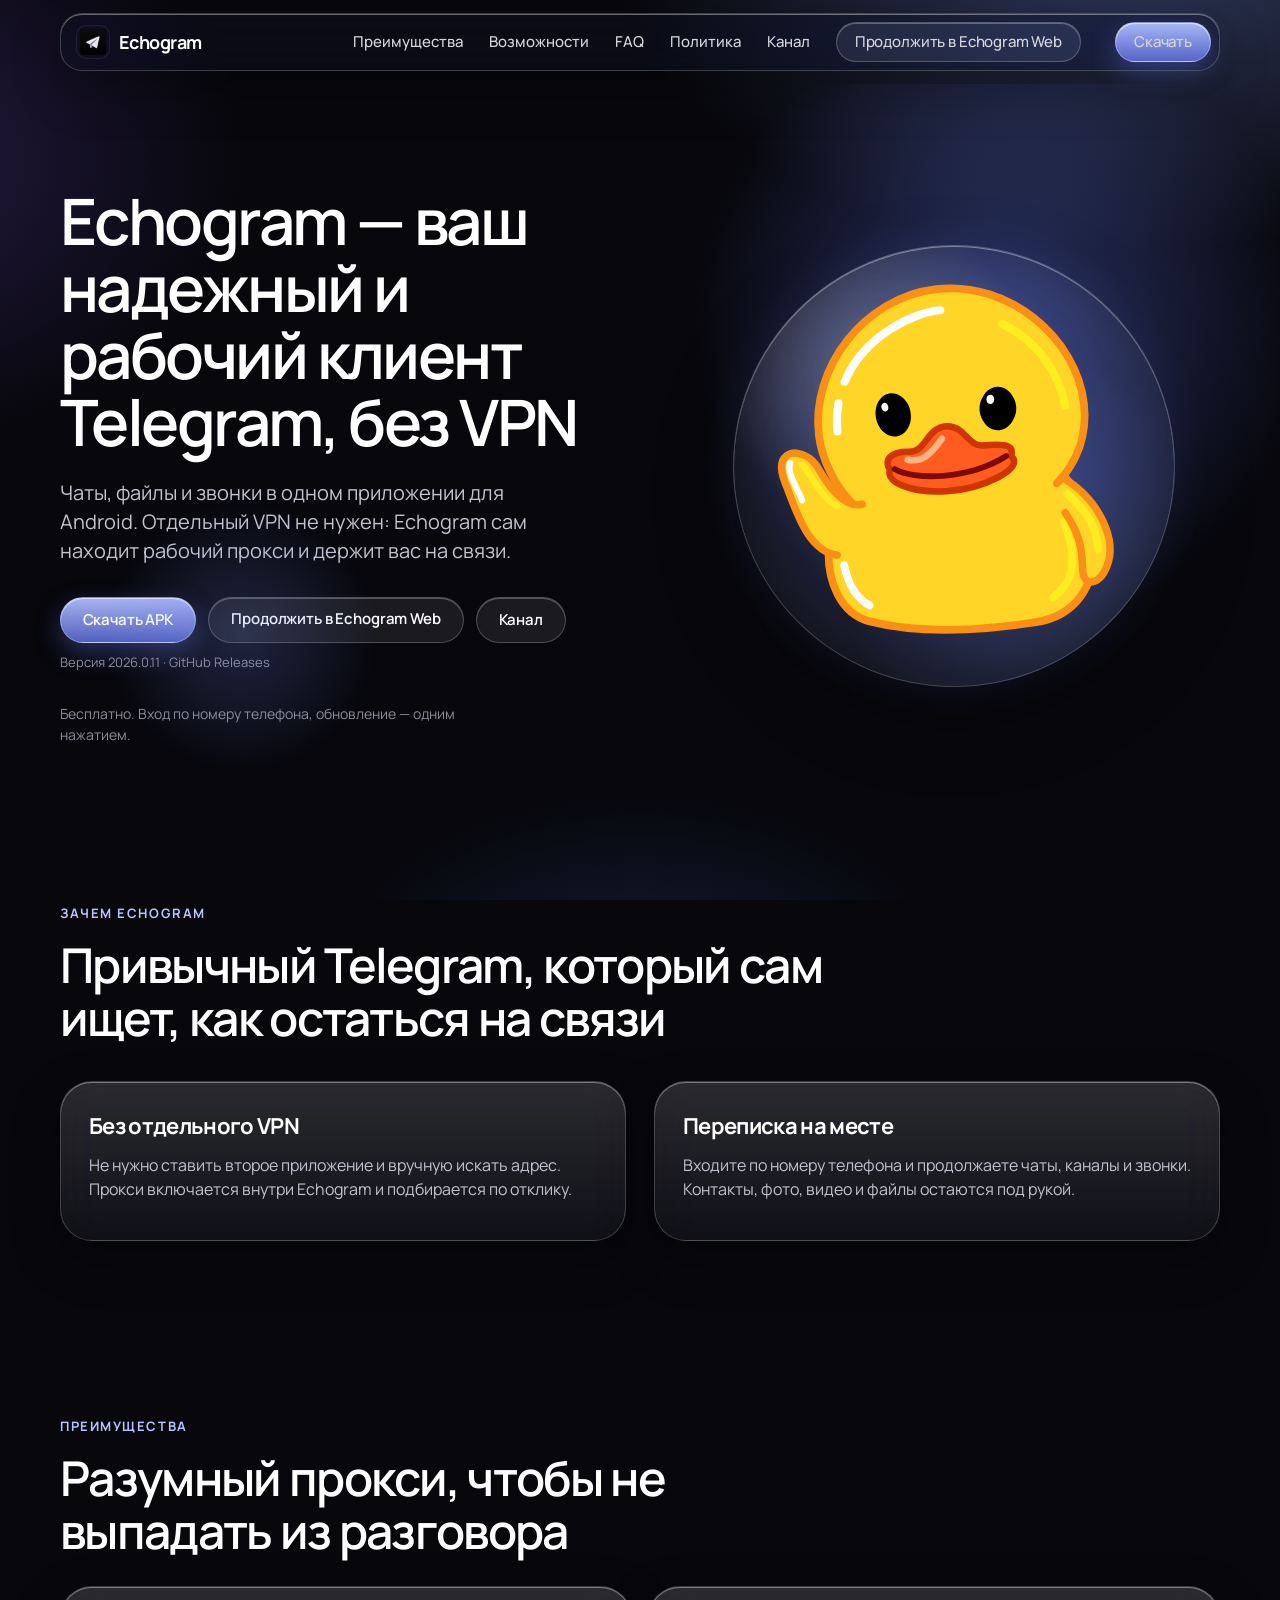
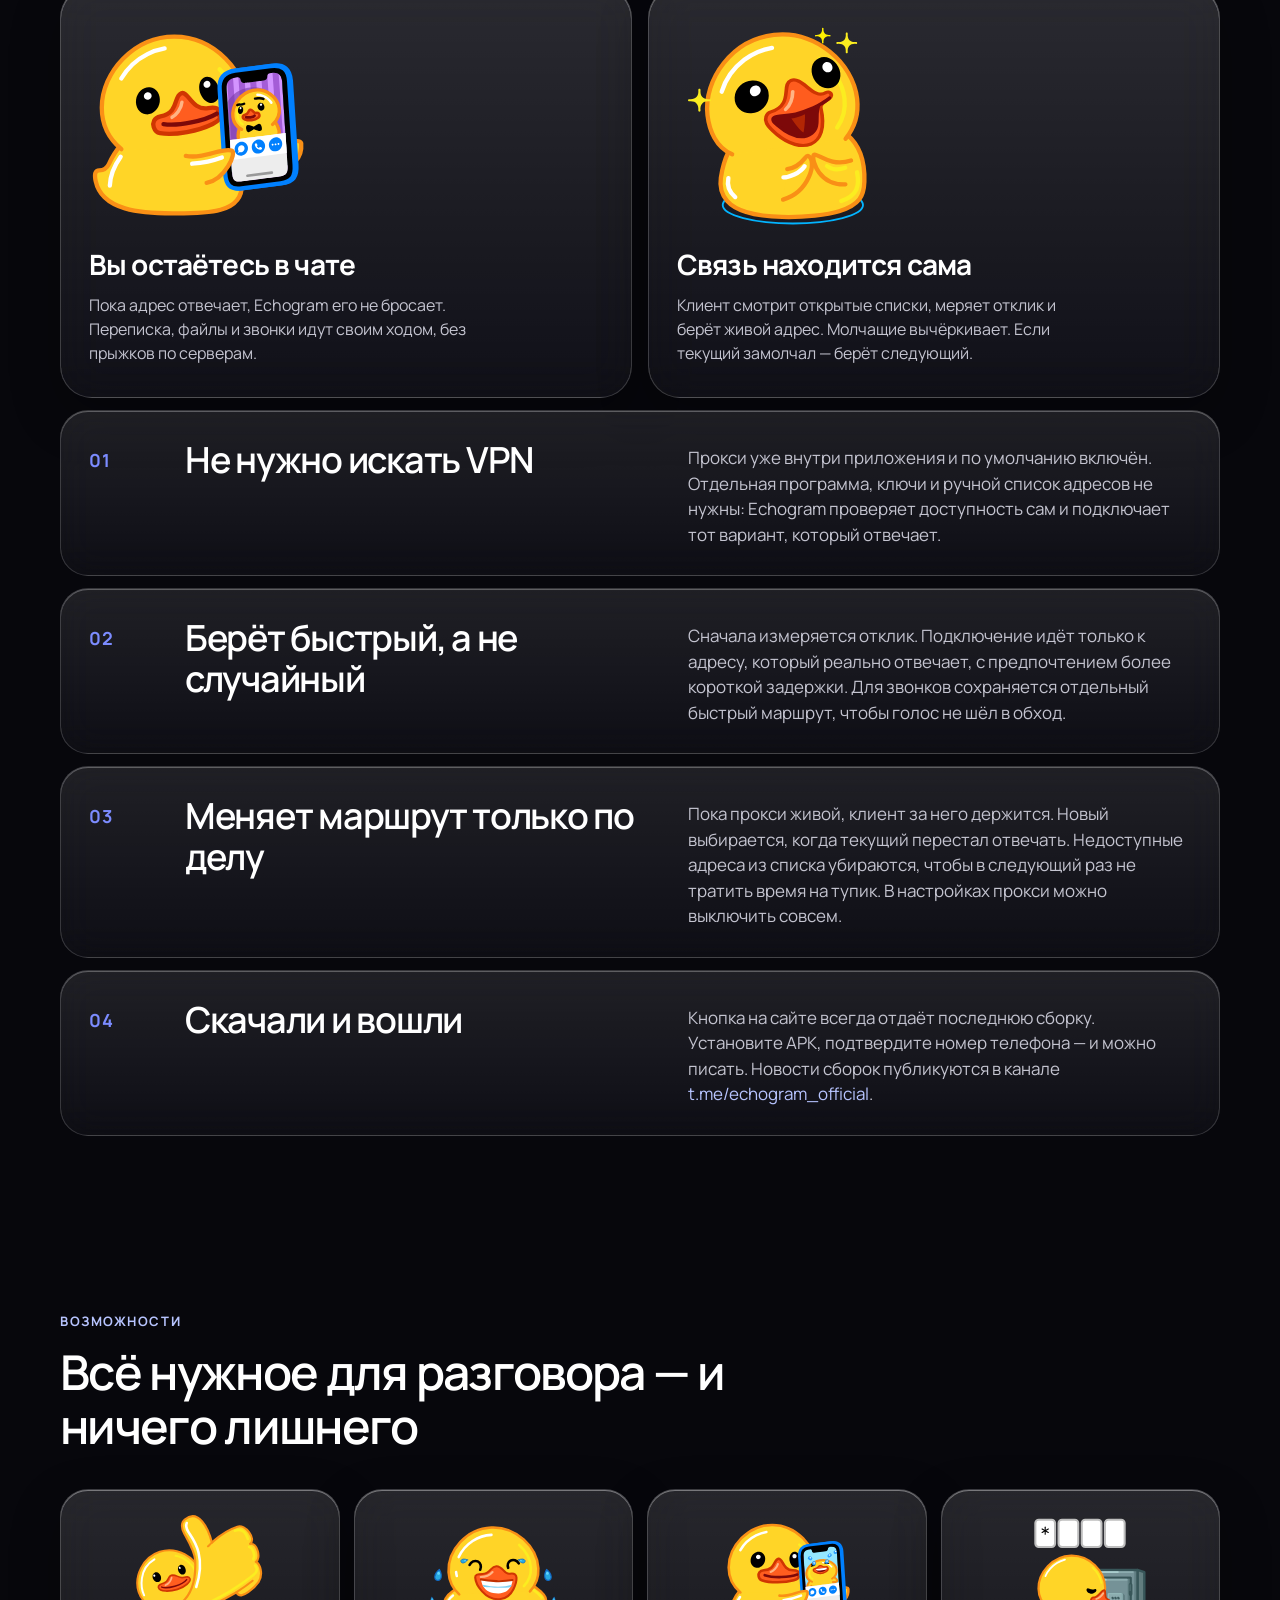
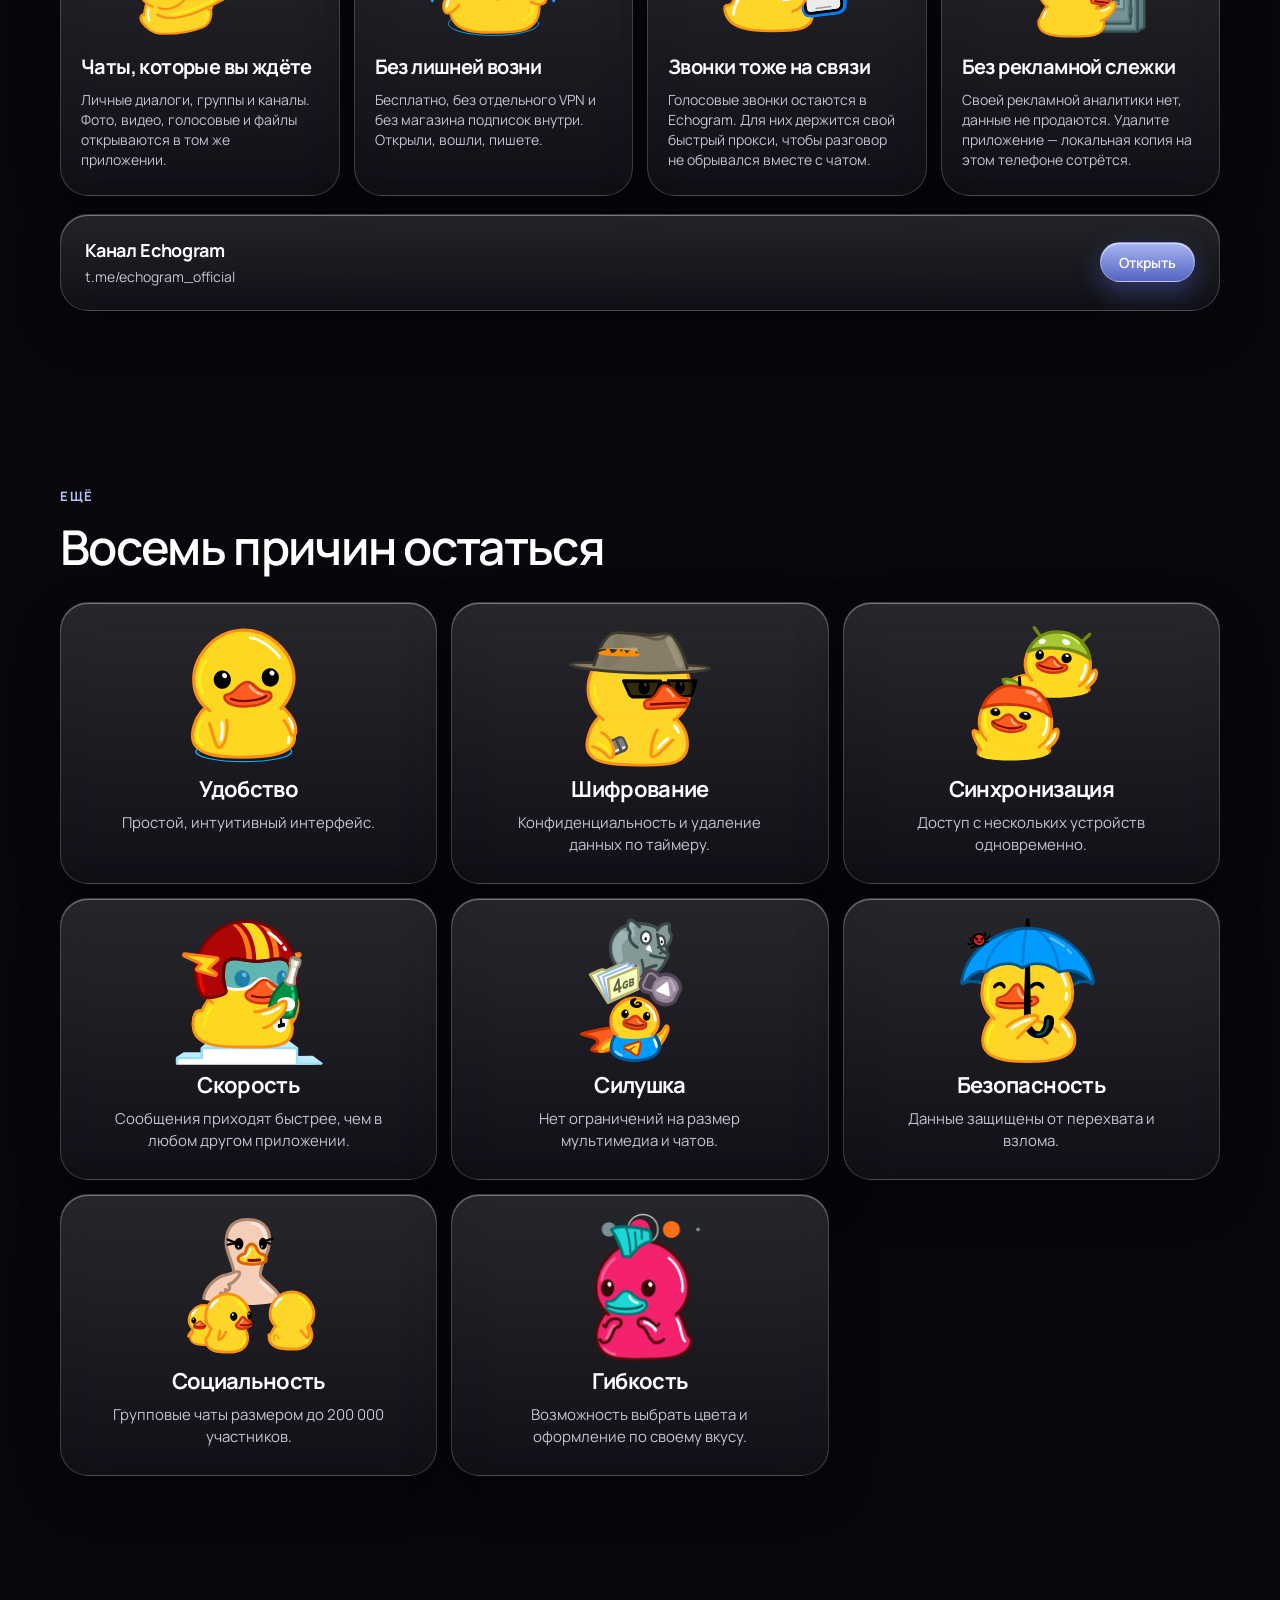
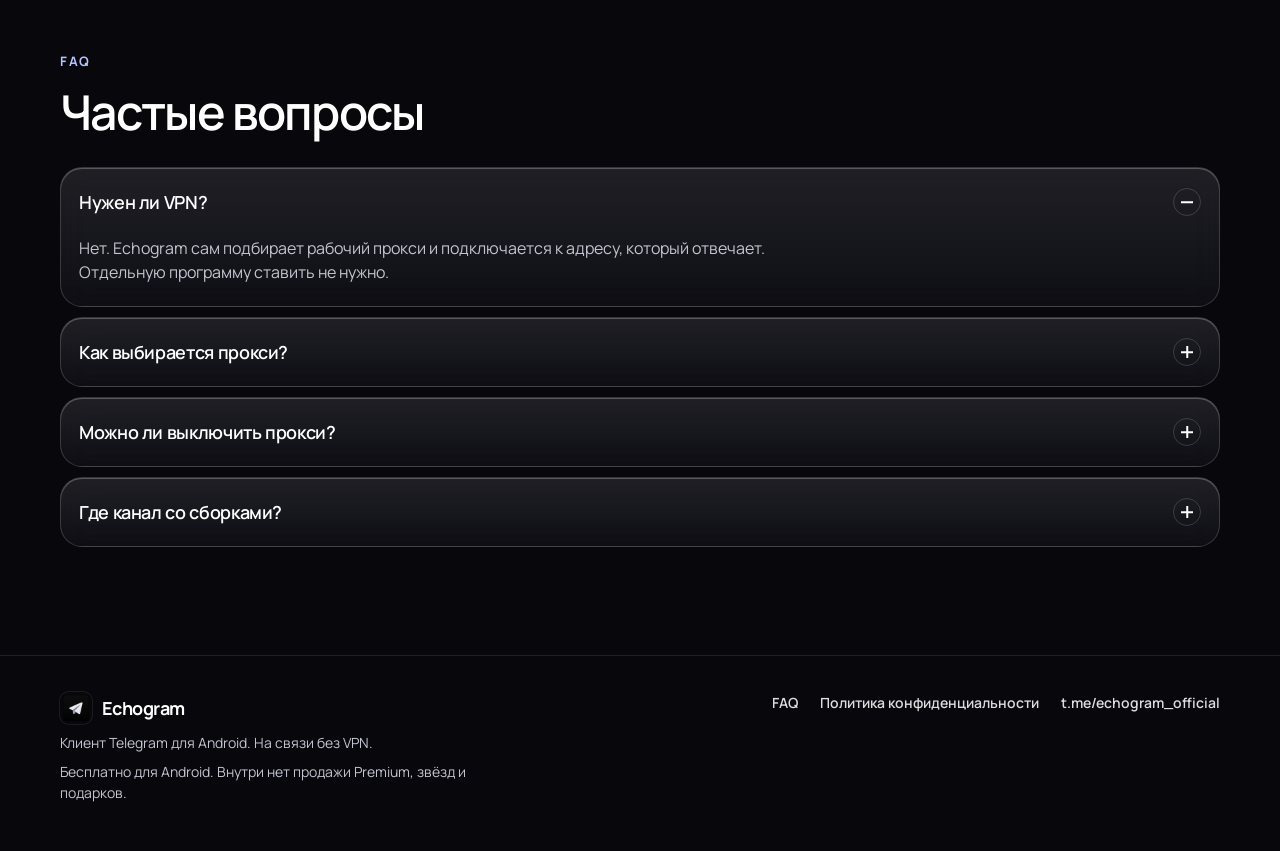
==== commit c94e36d2: "Add buttons that open Echogram Web. Co-authored-by: Cursor <cursoragent@cursor.com>" ====
--- a/index.html
+++ b/index.html
@@ -64,6 +64,7 @@
         <a href="faq.html">FAQ</a>
         <a href="privacy.html">Политика</a>
         <a href="https://t.me/echogram_official">Канал</a>
+        <a class="btn btn-ghost btn-sm header-web" href="https://web-echogram.mineholde.pro/">Продолжить в Echogram Web</a>
         <a class="btn btn-primary btn-sm header-cta" data-latest-apk href="https://github.com/VMRcompany/echogram/releases/download/2026.0.11/Echogram-2026.0.11.apk"><span data-apk-label>Скачать</span></a>
       </nav>
     </div>
@@ -77,6 +78,7 @@
           <p class="lead reveal" style="--i:2">Чаты, файлы и звонки в одном приложении для Android. Отдельный VPN не нужен: Echogram сам находит рабочий прокси и держит вас на связи.</p>
           <div class="hero-actions reveal" style="--i:3">
             <a class="btn btn-primary" data-latest-apk href="https://github.com/VMRcompany/echogram/releases/download/2026.0.11/Echogram-2026.0.11.apk"><span data-apk-label>Скачать APK</span></a>
+            <a class="btn btn-ghost" href="https://web-echogram.mineholde.pro/">Продолжить в Echogram Web</a>
             <a class="btn btn-ghost" href="https://t.me/echogram_official">Канал</a>
           </div>
           <p class="apk-meta reveal" style="--i:4" data-apk-meta>Версия 2026.0.11 · GitHub Releases</p>
--- a/css/styles.css
+++ b/css/styles.css
@@ -19,11 +19,10 @@
 body {
   margin: 0;
   background:
-    radial-gradient(78% 48% at 100% -6%, rgba(186, 206, 255, 0.55), transparent 54%),
-    radial-gradient(52% 42% at -8% 8%, rgba(196, 130, 255, 0.38), transparent 52%),
-    radial-gradient(46% 36% at 72% 88%, rgba(90, 210, 255, 0.22), transparent 50%),
-    radial-gradient(36% 28% at 12% 92%, rgba(255, 150, 210, 0.16), transparent 48%),
-    #05060b;
+    radial-gradient(900px 560px at 88% -8%, rgba(130, 160, 255, 0.34), transparent 58%),
+    radial-gradient(720px 520px at -12% 18%, rgba(120, 80, 220, 0.28), transparent 56%),
+    radial-gradient(640px 420px at 50% 112%, rgba(80, 140, 255, 0.18), transparent 52%),
+    var(--bg);
   background-attachment: fixed;
   color: var(--text);
   font-family: "Manrope", "Segoe UI", sans-serif;
@@ -58,10 +57,10 @@
   gap: 28px;
   height: 58px;
   padding: 0 8px 0 16px;
-  border-radius: 999px;
-  background: transparent;
-  border: 0;
-  box-shadow: 0 12px 40px rgba(0, 0, 0, 0.22);
+  border-radius: 22px;
+  background: rgba(18, 20, 32, 0.38);
+  border: 1px solid rgba(255, 255, 255, 0.2);
+  box-shadow: var(--glass-shadow);
 }
 .header .wrap:before {
   content: "";
@@ -69,14 +68,8 @@
   inset: 0;
   z-index: -1;
   border-radius: inherit;
-  background:
-    radial-gradient(120% 80% at 0% 0%, rgba(255, 255, 255, 0.34), transparent 36%) padding-box,
-    linear-gradient(180deg, rgba(255, 255, 255, 0.16), rgba(255, 255, 255, 0.04) 48%, rgba(255, 255, 255, 0.07)) padding-box,
-    linear-gradient(180deg, rgba(255, 255, 255, 0.85), rgba(255, 255, 255, 0.12) 42%, rgba(255, 255, 255, 0.42)) border-box;
-  border: 1px solid transparent;
-  box-shadow: inset 0 1px 0 rgba(255, 255, 255, 0.55), inset 0 -1px 0 rgba(255, 255, 255, 0.08);
-  backdrop-filter: blur(40px) saturate(1.9);
-  -webkit-backdrop-filter: blur(40px) saturate(1.9);
+  backdrop-filter: blur(22px) saturate(1.7);
+  -webkit-backdrop-filter: blur(22px) saturate(1.7);
 }
 .logo {
   display: flex;
@@ -126,6 +119,7 @@
 .logo-mark { transition: transform 0.35s cubic-bezier(0.16, 0.84, 0.32, 1); }
 .logo:hover .logo-mark { transform: rotate(-8deg) scale(1.06); }
 .header-cta { margin-left: 8px; }
+.header-web { white-space: nowrap; }
 
 .btn {
   display: inline-flex;
@@ -143,29 +137,20 @@
 }
 .btn-sm { height: 40px; padding: 0 18px; font-size: 14px; }
 .btn-primary {
+  background: linear-gradient(180deg, rgba(176, 190, 255, 0.95), rgba(102, 122, 240, 0.78));
   color: #fff;
-  border: 1px solid transparent;
-  background:
-    radial-gradient(120% 90% at 20% 0%, rgba(255, 255, 255, 0.55), transparent 42%) padding-box,
-    linear-gradient(180deg, rgba(190, 205, 255, 0.42), rgba(110, 130, 255, 0.22)) padding-box,
-    linear-gradient(180deg, rgba(255, 255, 255, 0.95), rgba(255, 255, 255, 0.18)) border-box;
-  box-shadow: inset 0 1px 0 rgba(255, 255, 255, 0.75), 0 10px 28px rgba(110, 130, 255, 0.28);
-  backdrop-filter: blur(18px) saturate(1.8);
-  -webkit-backdrop-filter: blur(18px) saturate(1.8);
-}
-.btn-primary:hover { transform: translateY(-1px); box-shadow: inset 0 1px 0 rgba(255, 255, 255, 0.9), 0 14px 32px rgba(110, 130, 255, 0.38); }
+  box-shadow: inset 0 1px 0 rgba(255, 255, 255, 0.62), 0 10px 26px rgba(102, 122, 240, 0.35);
+}
+.btn-primary:hover { transform: translateY(-1px); background: linear-gradient(180deg, #fff, rgba(150, 168, 255, 0.9)); color: #1a1d33; }
 .btn-ghost {
-  background:
-    radial-gradient(120% 80% at 10% 0%, rgba(255, 255, 255, 0.28), transparent 40%) padding-box,
-    linear-gradient(180deg, rgba(255, 255, 255, 0.1), rgba(255, 255, 255, 0.03)) padding-box,
-    linear-gradient(180deg, rgba(255, 255, 255, 0.55), rgba(255, 255, 255, 0.1)) border-box;
+  background: rgba(255, 255, 255, 0.08);
   color: #fff;
-  border: 1px solid transparent;
-  box-shadow: inset 0 1px 0 rgba(255, 255, 255, 0.4);
-  backdrop-filter: blur(18px) saturate(1.6);
-  -webkit-backdrop-filter: blur(18px) saturate(1.6);
-}
-.btn-ghost:hover { background-color: rgba(255, 255, 255, 0.06); }
+  border-color: rgba(255, 255, 255, 0.22);
+  box-shadow: inset 0 1px 0 rgba(255, 255, 255, 0.28);
+  backdrop-filter: blur(16px) saturate(1.4);
+  -webkit-backdrop-filter: blur(16px) saturate(1.4);
+}
+.btn-ghost:hover { border-color: rgba(255, 255, 255, 0.45); background: rgba(255, 255, 255, 0.14); }
 .burger {
   display: none;
   margin-left: auto;
@@ -648,17 +633,15 @@
 }
 
 .menu-open { overflow: hidden; }
-@media (max-width: 980px) {
+@media (max-width: 1180px) {
   .burger { display: grid; place-items: center; }
   .nav {
     position: fixed;
     inset: var(--header) 0 0 0;
     z-index: 30;
-    background:
-      linear-gradient(180deg, rgba(255, 255, 255, 0.12), rgba(8, 10, 18, 0.46));
-    backdrop-filter: blur(40px) saturate(1.8);
-    -webkit-backdrop-filter: blur(40px) saturate(1.8);
-    border-top: 1px solid rgba(255, 255, 255, 0.22);
+    background: rgba(8, 9, 16, 0.72);
+    backdrop-filter: blur(28px) saturate(1.6);
+    -webkit-backdrop-filter: blur(28px) saturate(1.6);
     display: flex;
     flex-direction: column;
     align-items: flex-start;
@@ -675,8 +658,11 @@
     visibility: visible;
     transform: none;
   }
+  .nav a:not(.btn) {
+    font-size: 28px;
+  }
+  .nav a.btn { font-size: 16px; }
   .nav a {
-    font-size: 28px;
     opacity: 0;
     transform: translateY(18px);
   }
@@ -689,6 +675,7 @@
   .nav.open a:nth-child(4) { animation-delay: 0.2s; }
   .nav.open a:nth-child(5) { animation-delay: 0.25s; }
   .nav.open a:nth-child(6) { animation-delay: 0.3s; }
+  .nav.open a:nth-child(7) { animation-delay: 0.35s; }
   .header-cta { margin: 8px 0 0; }
   .hero-grid, .intro-grid, .cards, .reasons, .adv-item { grid-template-columns: 1fr; }
   .hero { padding-top: 36px; }
@@ -717,14 +704,13 @@
   aspect-ratio: 1;
   border-radius: 50%;
   background:
-    radial-gradient(circle at 30% 24%, rgba(255, 255, 255, 0.42), transparent 28%),
-    radial-gradient(circle at 72% 78%, rgba(140, 180, 255, 0.2), transparent 42%),
-    linear-gradient(160deg, rgba(255, 255, 255, 0.14), rgba(255, 255, 255, 0.03)) padding-box,
-    linear-gradient(160deg, rgba(255, 255, 255, 0.7), rgba(255, 255, 255, 0.08) 46%, rgba(255, 255, 255, 0.35)) border-box;
-  border: 1px solid transparent;
-  box-shadow: inset 0 1px 0 rgba(255, 255, 255, 0.55), inset 0 -20px 40px rgba(255, 255, 255, 0.04), 0 30px 80px rgba(0, 0, 0, 0.22);
-  backdrop-filter: blur(18px) saturate(1.7);
-  -webkit-backdrop-filter: blur(18px) saturate(1.7);
+    radial-gradient(circle at 32% 28%, rgba(255, 255, 255, 0.28), transparent 36%),
+    radial-gradient(circle at 70% 72%, rgba(120, 150, 255, 0.22), transparent 46%),
+    rgba(255, 255, 255, 0.04);
+  border: 1px solid rgba(255, 255, 255, 0.2);
+  box-shadow: inset 0 1px 0 rgba(255, 255, 255, 0.4), 0 30px 80px rgba(0, 0, 0, 0.25);
+  backdrop-filter: blur(10px) saturate(1.4);
+  -webkit-backdrop-filter: blur(10px) saturate(1.4);
 }
 .glow {
   position: absolute;
@@ -872,24 +858,3 @@
   .hero:before, .hero:after, .kicker i { animation: none; }
   .nav a { opacity: 1; transform: none; }
 }
-
-.intro-card,
-.scene-card,
-.card,
-.reason,
-.channel,
-.adv-item,
-.faq-item,
-.doc {
-  background:
-    radial-gradient(90% 70% at 0% 0%, rgba(255, 255, 255, 0.26), transparent 42%) padding-box,
-    linear-gradient(180deg, rgba(255, 255, 255, 0.1), rgba(255, 255, 255, 0.025) 55%, rgba(255, 255, 255, 0.05)) padding-box,
-    linear-gradient(165deg, rgba(255, 255, 255, 0.78), rgba(255, 255, 255, 0.08) 42%, rgba(255, 255, 255, 0.32)) border-box;
-  border: 1px solid transparent;
-  box-shadow:
-    inset 0 1px 0 rgba(255, 255, 255, 0.5),
-    inset 0 -1px 0 rgba(255, 255, 255, 0.06),
-    0 18px 44px rgba(0, 0, 0, 0.2);
-  backdrop-filter: blur(34px) saturate(1.85);
-  -webkit-backdrop-filter: blur(34px) saturate(1.85);
-}
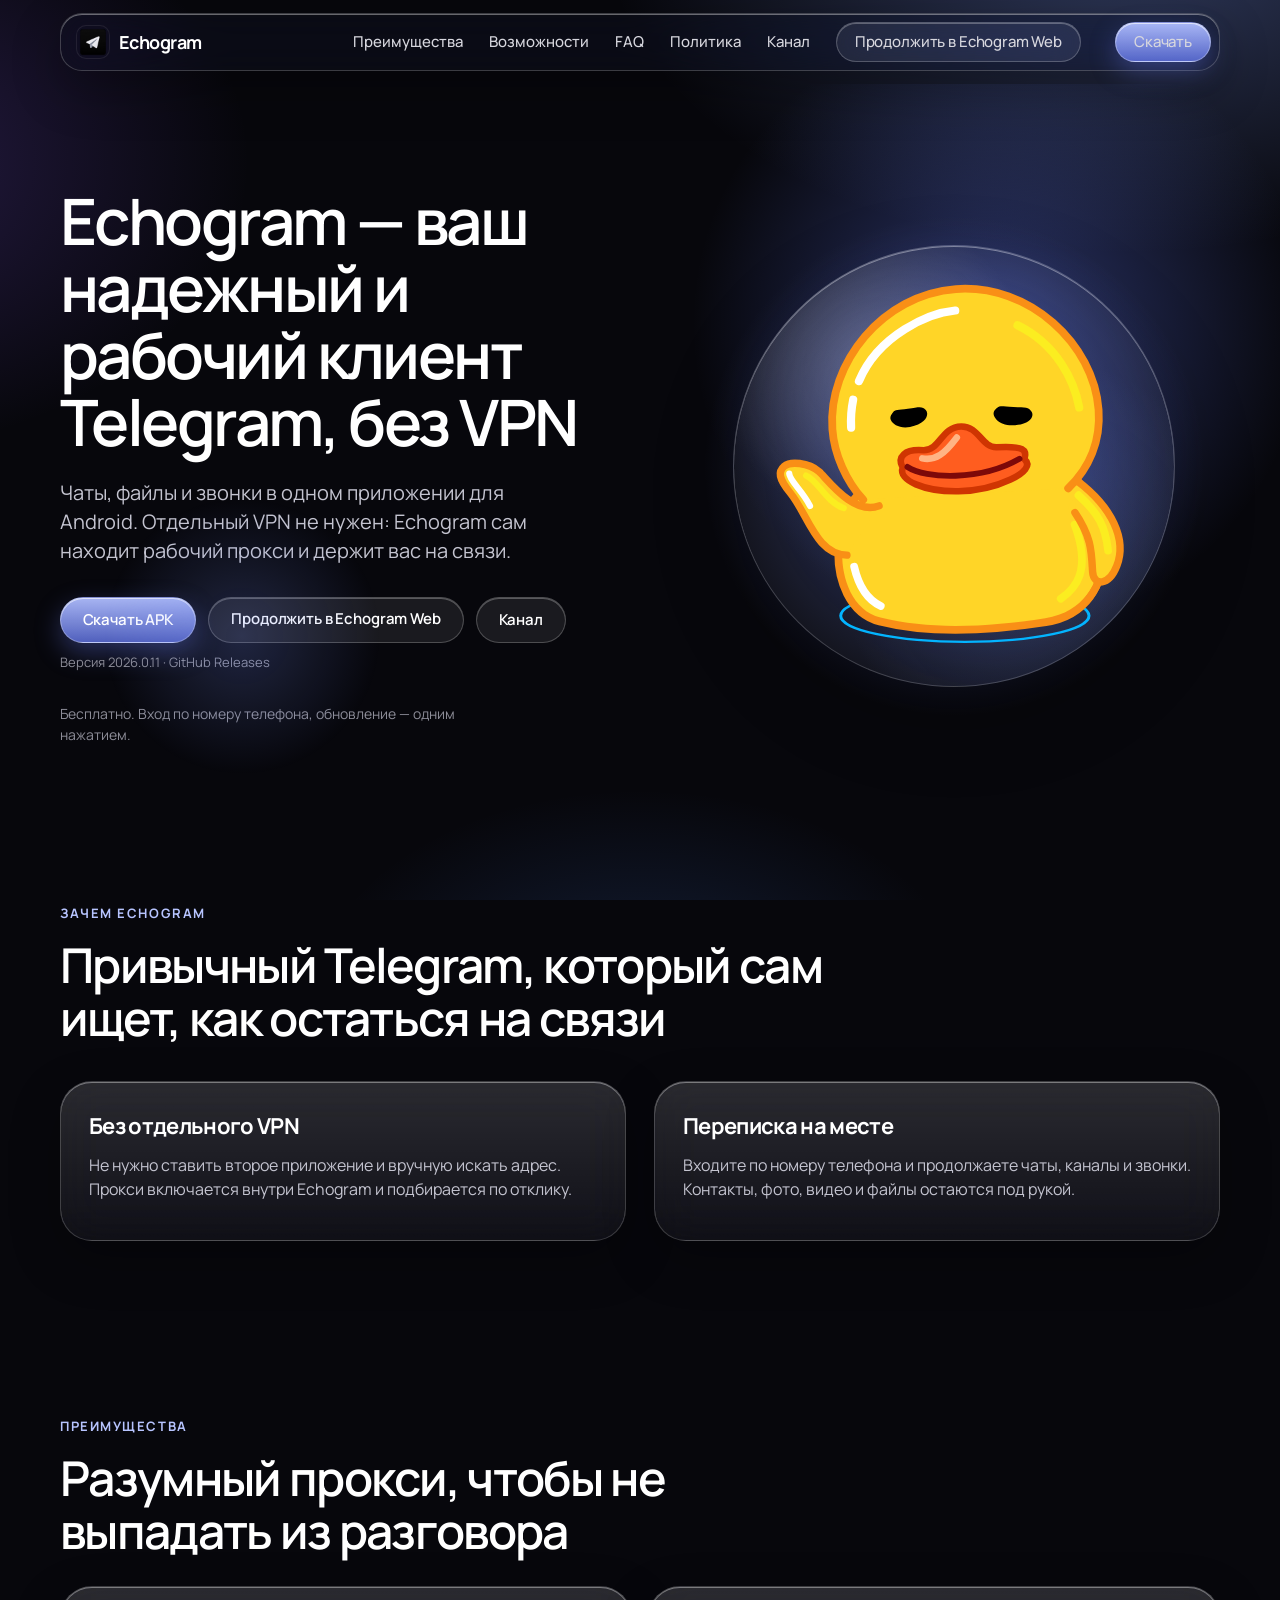
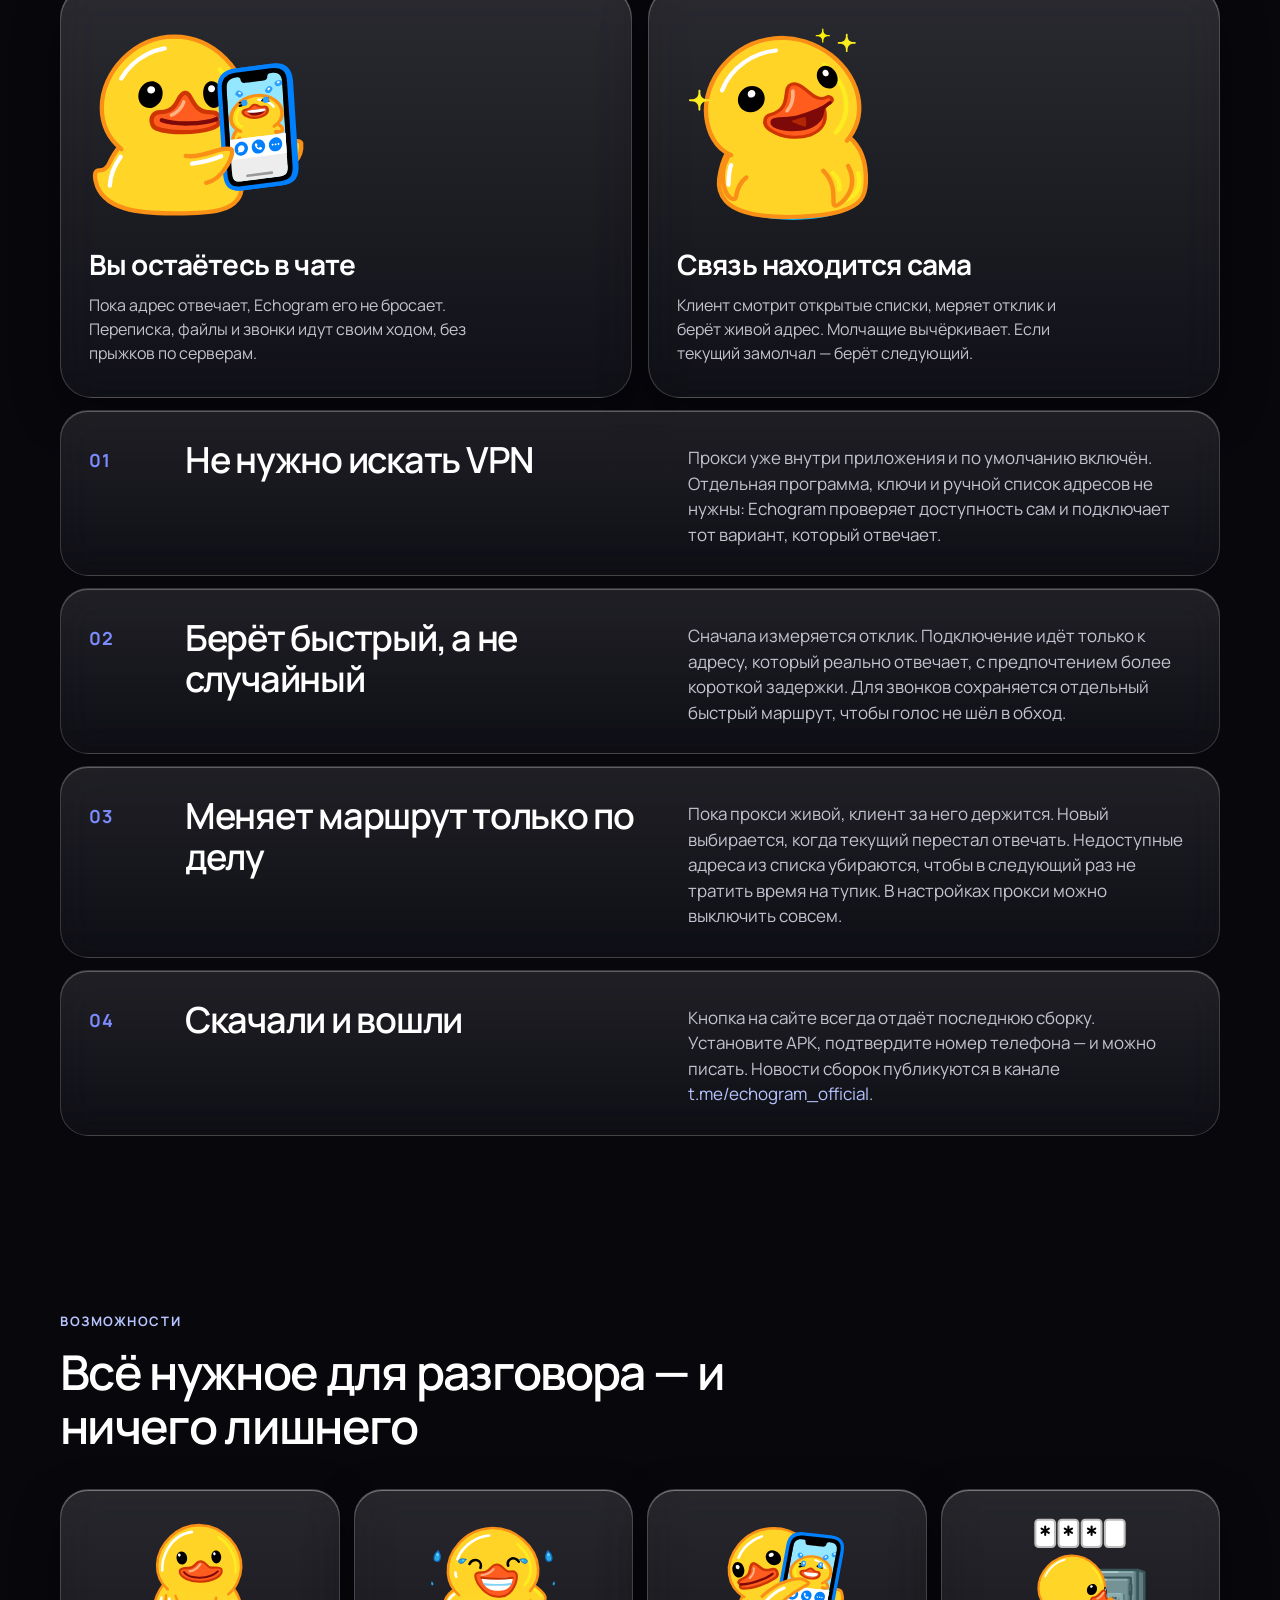
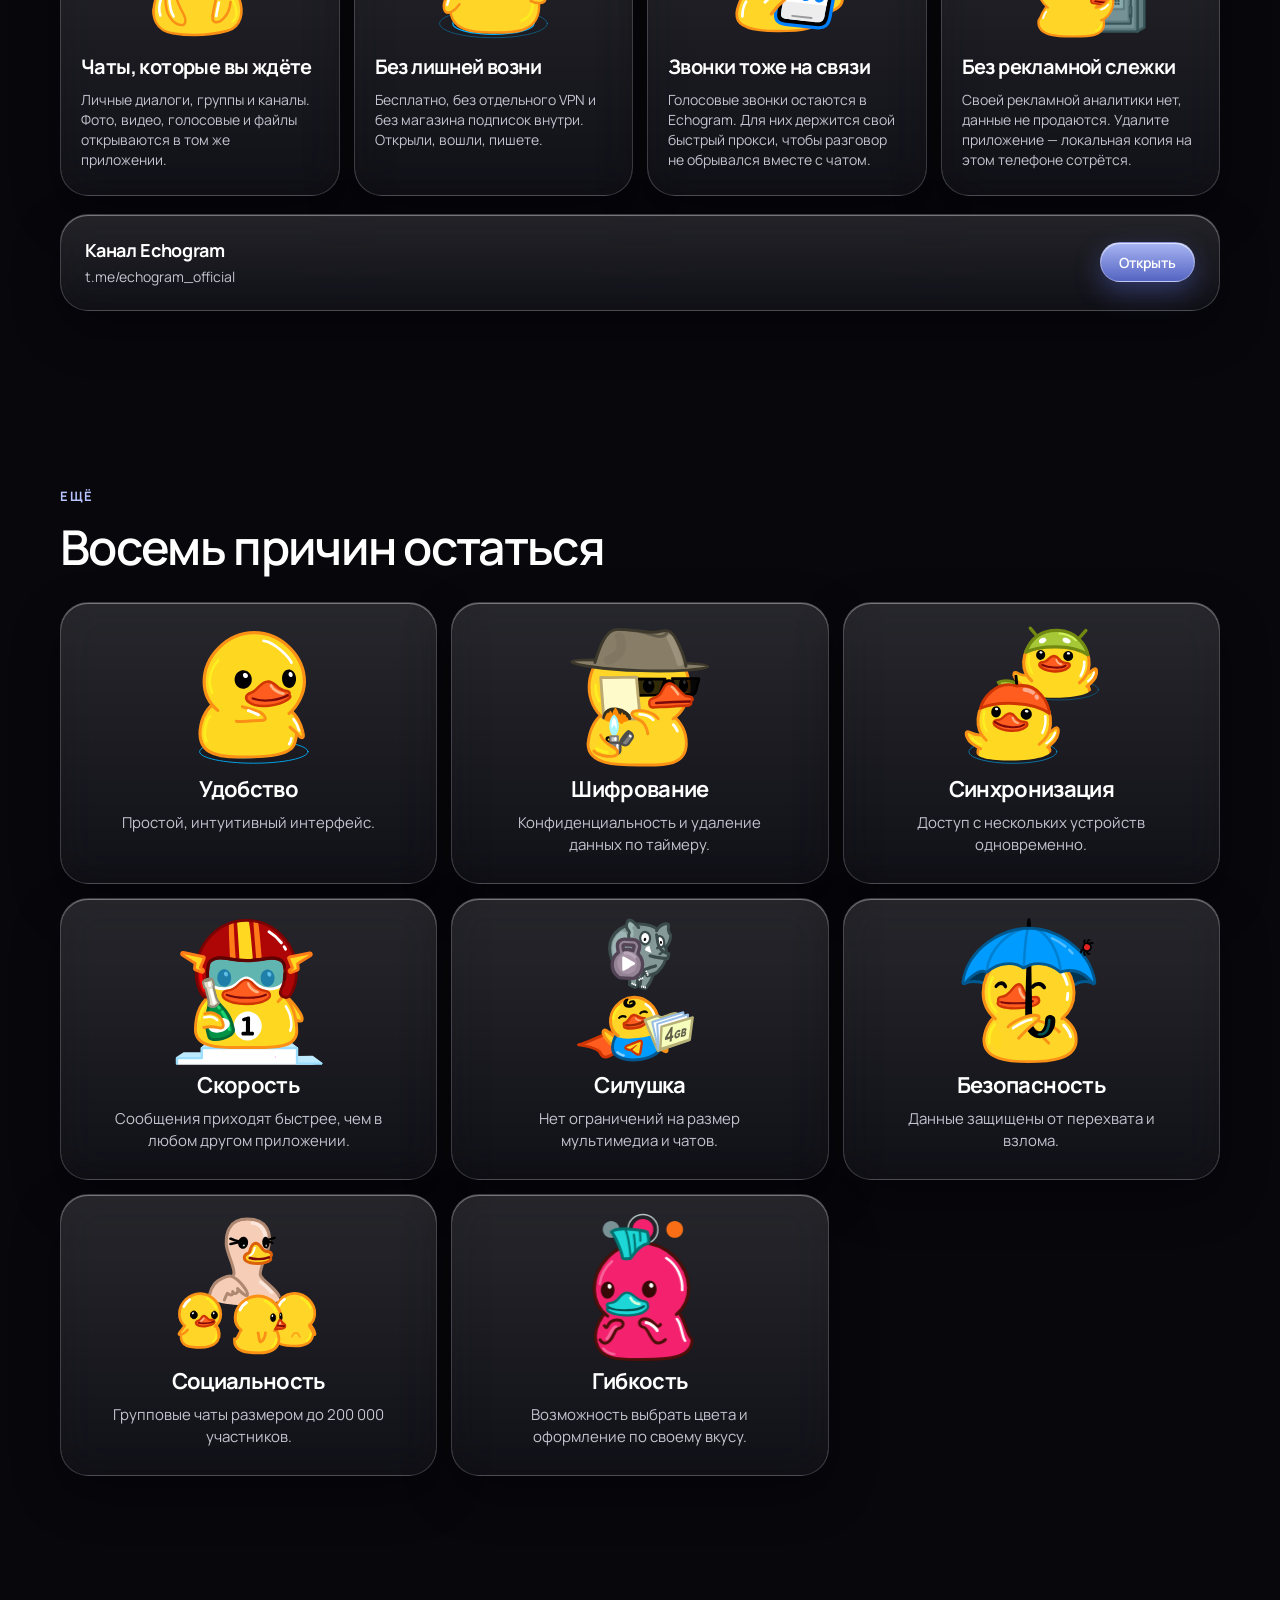
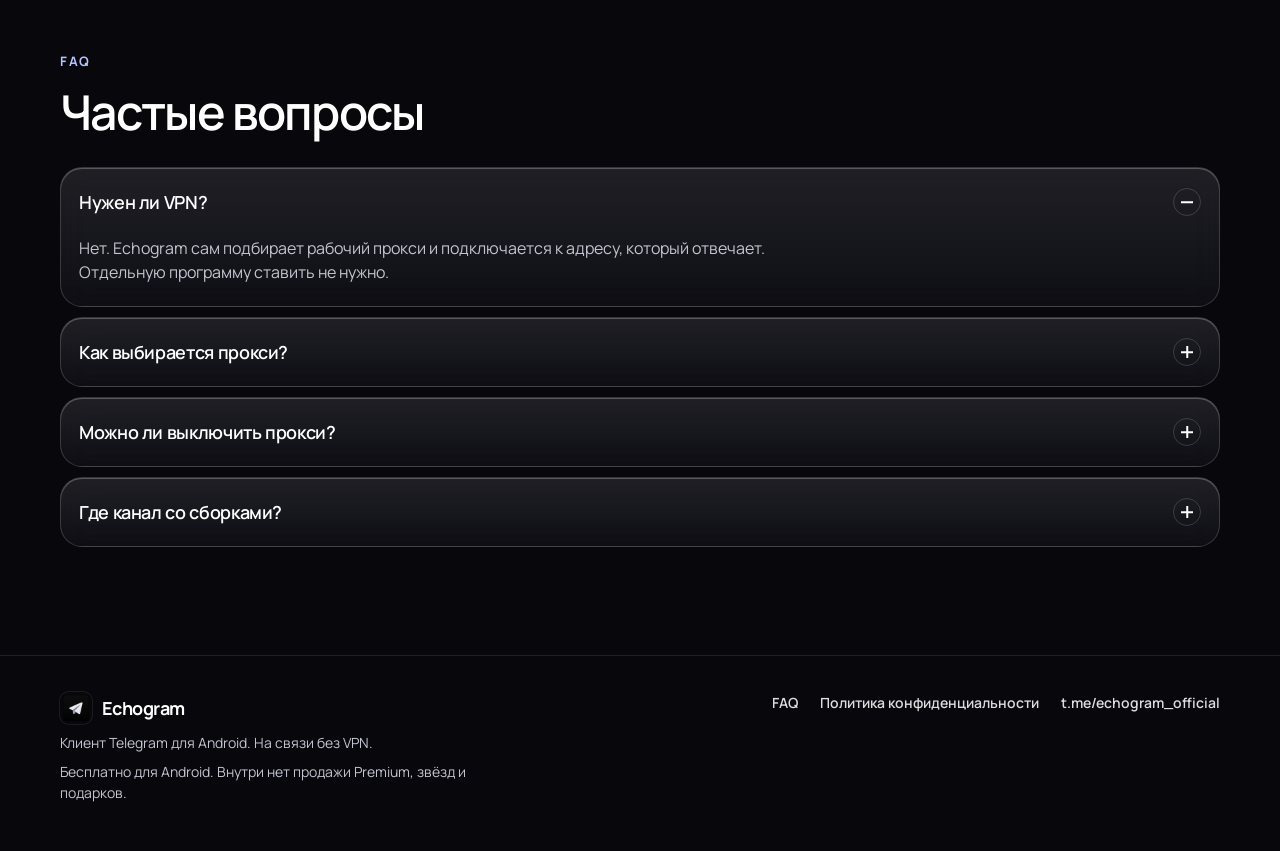
==== commit 77290126: "Make echogram.pw the primary site address. Co-authored-by: Cursor <cursoragent@cursor.com>" ====
--- a/index.html
+++ b/index.html
@@ -6,18 +6,18 @@
   <title>Echogram — ваш надежный и рабочий клиент Telegram, без VPN</title>
   <meta name="description" content="Echogram — ваш надежный и рабочий клиент Telegram, без VPN.">
   <meta name="robots" content="index, follow, max-image-preview:large">
-  <link rel="canonical" href="https://echogram.mineholde.pro/">
+  <link rel="canonical" href="https://echogram.pw/">
   <meta property="og:locale" content="ru_RU">
   <meta property="og:type" content="website">
   <meta property="og:site_name" content="Echogram">
   <meta property="og:title" content="Echogram — ваш надежный и рабочий клиент Telegram, без VPN">
   <meta property="og:description" content="Echogram — ваш надежный и рабочий клиент Telegram, без VPN.">
-  <meta property="og:url" content="https://echogram.mineholde.pro/">
-  <meta property="og:image" content="https://echogram.mineholde.pro/icon.webp">
+  <meta property="og:url" content="https://echogram.pw/">
+  <meta property="og:image" content="https://echogram.pw/icon.webp">
   <meta name="twitter:card" content="summary">
   <meta name="twitter:title" content="Echogram — ваш надежный и рабочий клиент Telegram, без VPN">
   <meta name="twitter:description" content="Echogram — ваш надежный и рабочий клиент Telegram, без VPN.">
-  <meta name="twitter:image" content="https://echogram.mineholde.pro/icon.webp">
+  <meta name="twitter:image" content="https://echogram.pw/icon.webp">
   <meta name="theme-color" content="#09090c">
   <link rel="icon" href="icon.webp" type="image/webp">
   <link rel="apple-touch-icon" href="icon.webp">
@@ -28,7 +28,7 @@
       {
         "@type": "WebSite",
         "name": "Echogram",
-        "url": "https://echogram.mineholde.pro/",
+        "url": "https://echogram.pw/",
         "inLanguage": "ru",
         "description": "Echogram — ваш надежный и рабочий клиент Telegram, без VPN."
       },
@@ -37,7 +37,7 @@
         "name": "Echogram",
         "operatingSystem": "Android",
         "applicationCategory": "CommunicationApplication",
-        "url": "https://echogram.mineholde.pro/",
+        "url": "https://echogram.pw/",
         "description": "Echogram — ваш надежный и рабочий клиент Telegram, без VPN.",
         "downloadUrl": "https://github.com/VMRcompany/echogram/releases/latest",
         "offers": { "@type": "Offer", "price": "0", "priceCurrency": "RUB" }
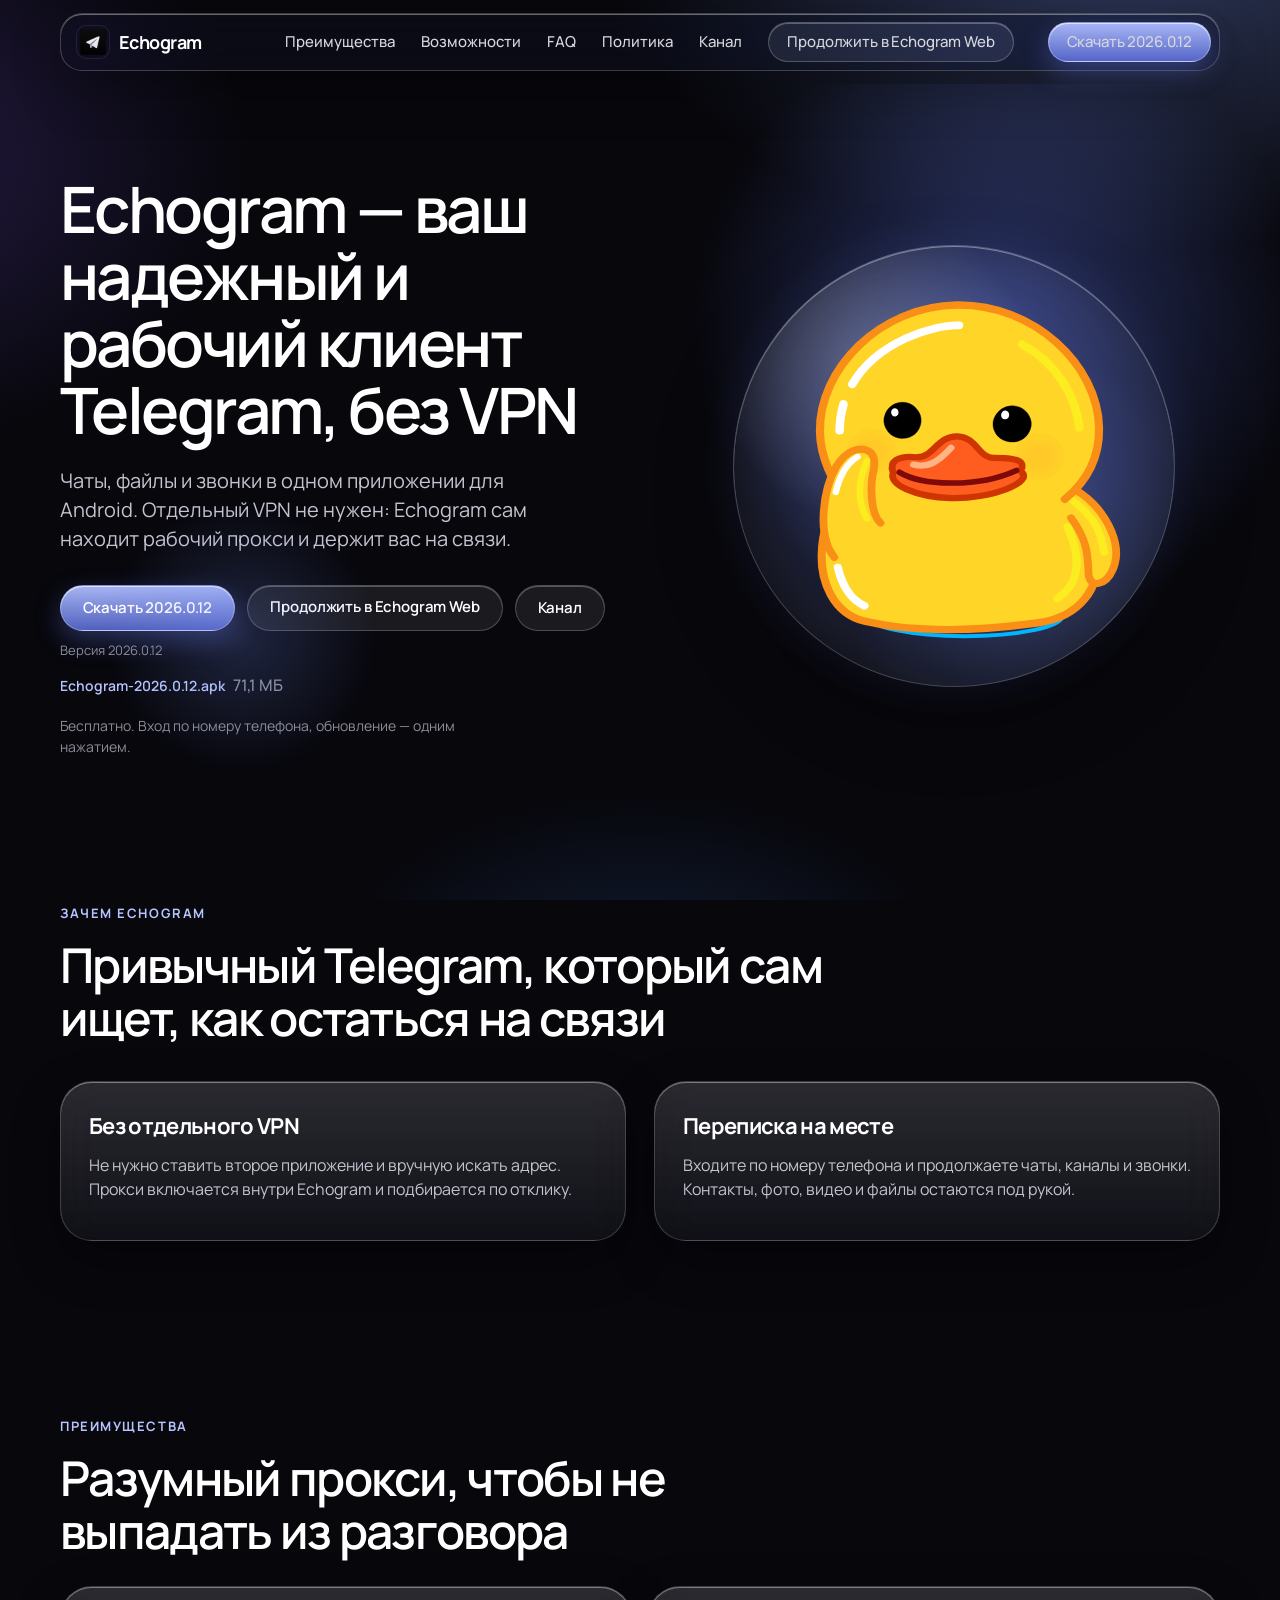
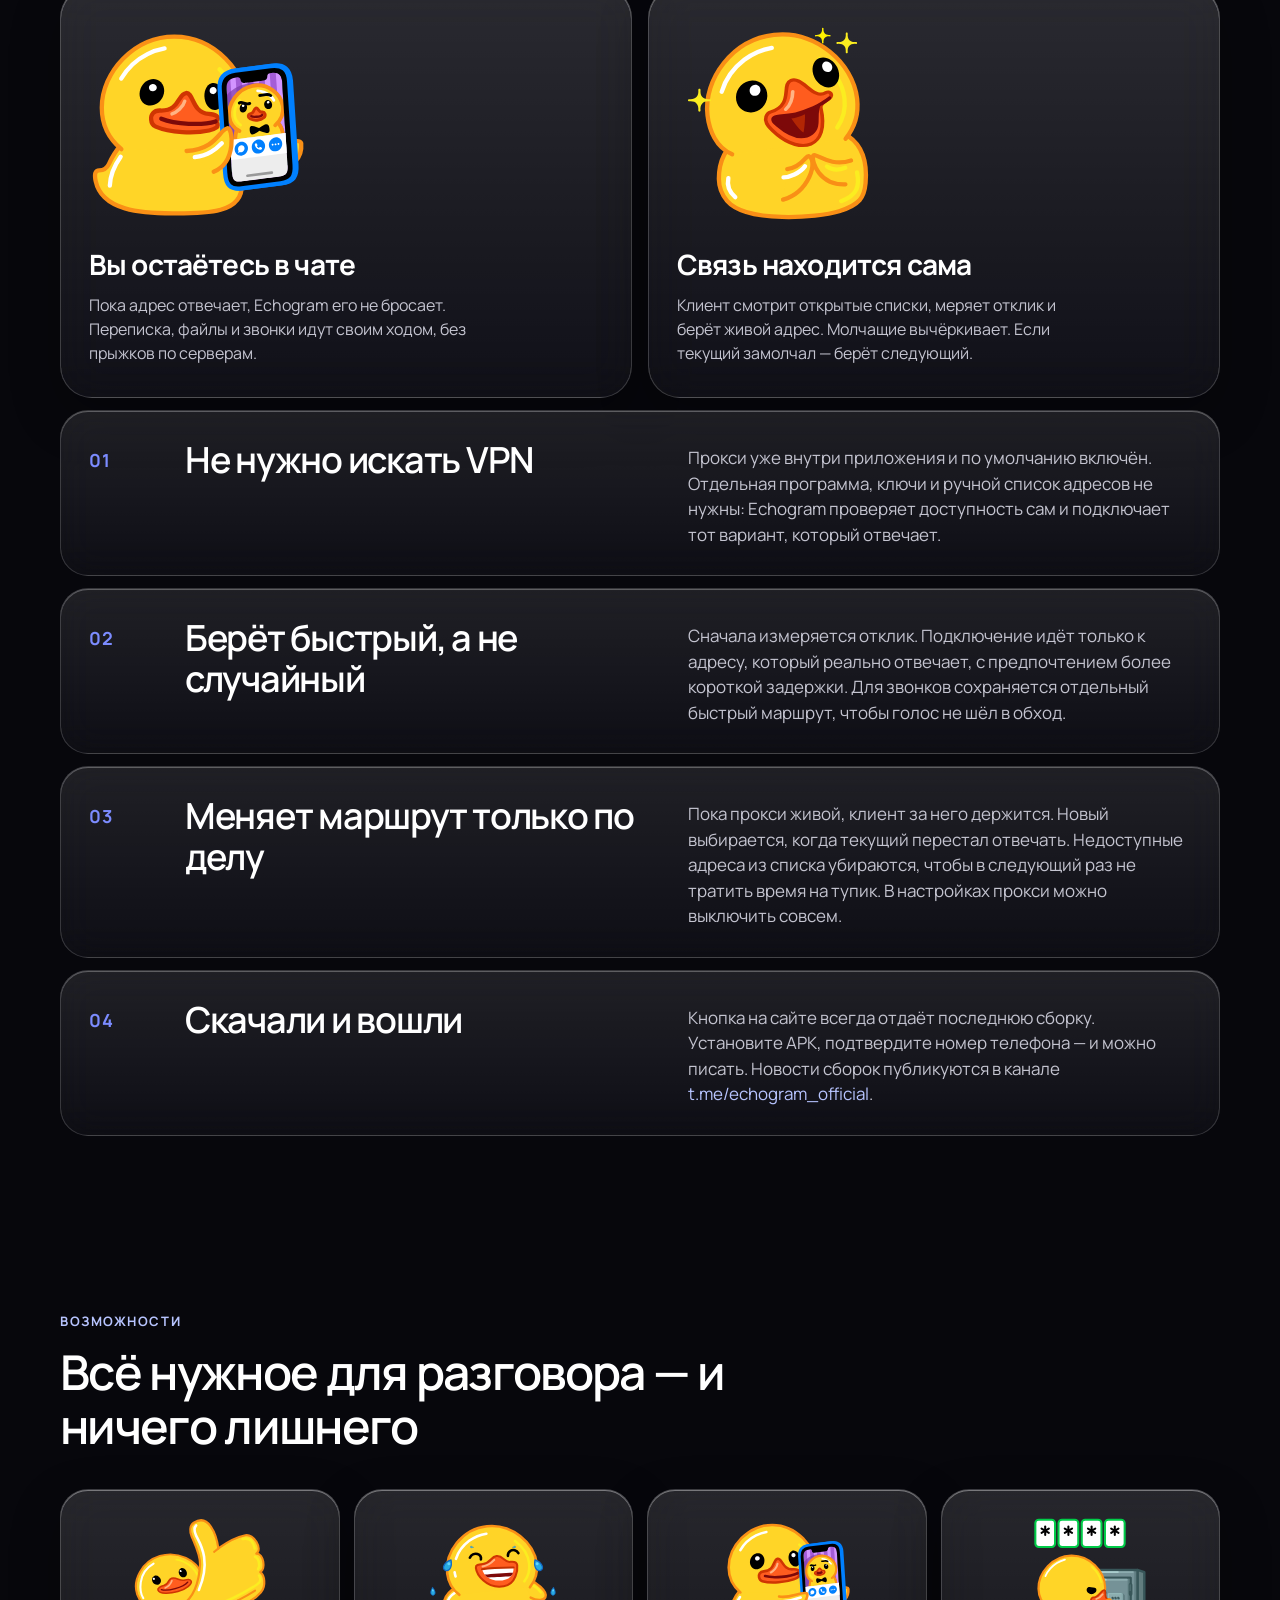
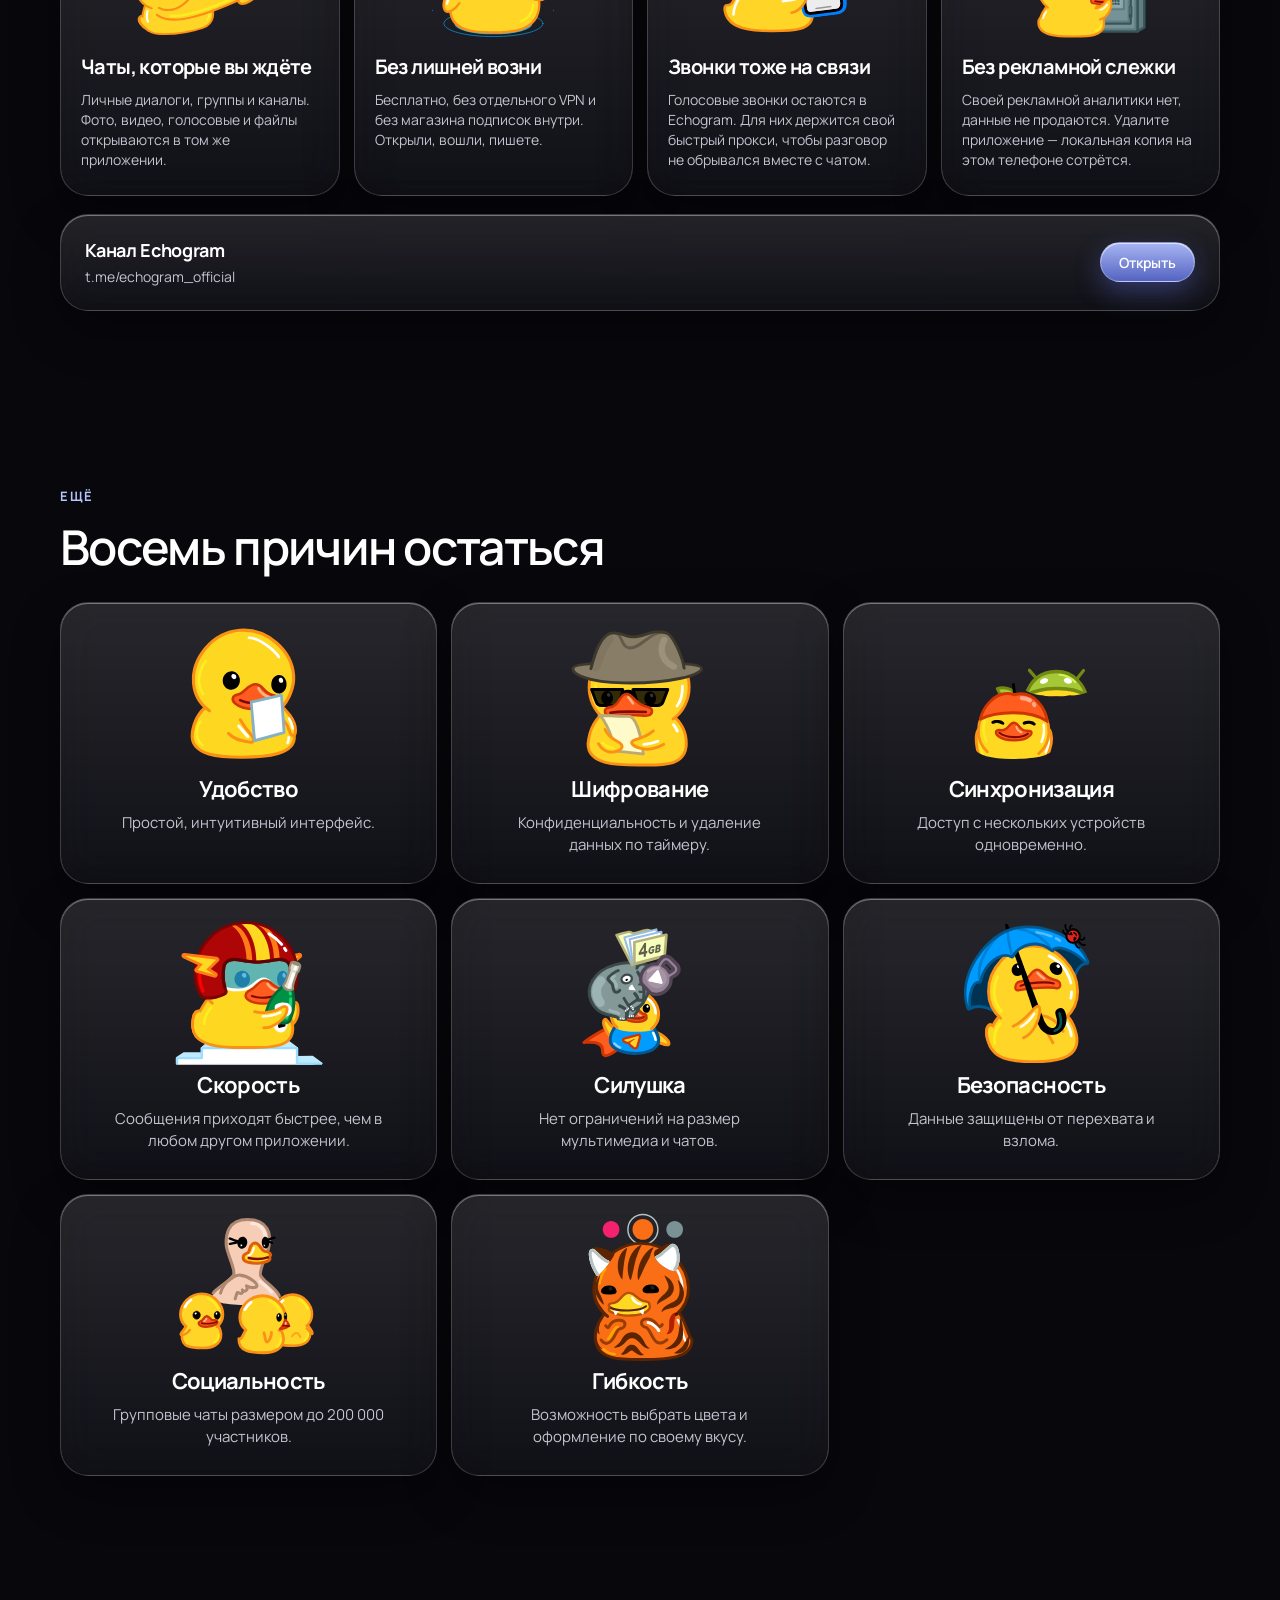
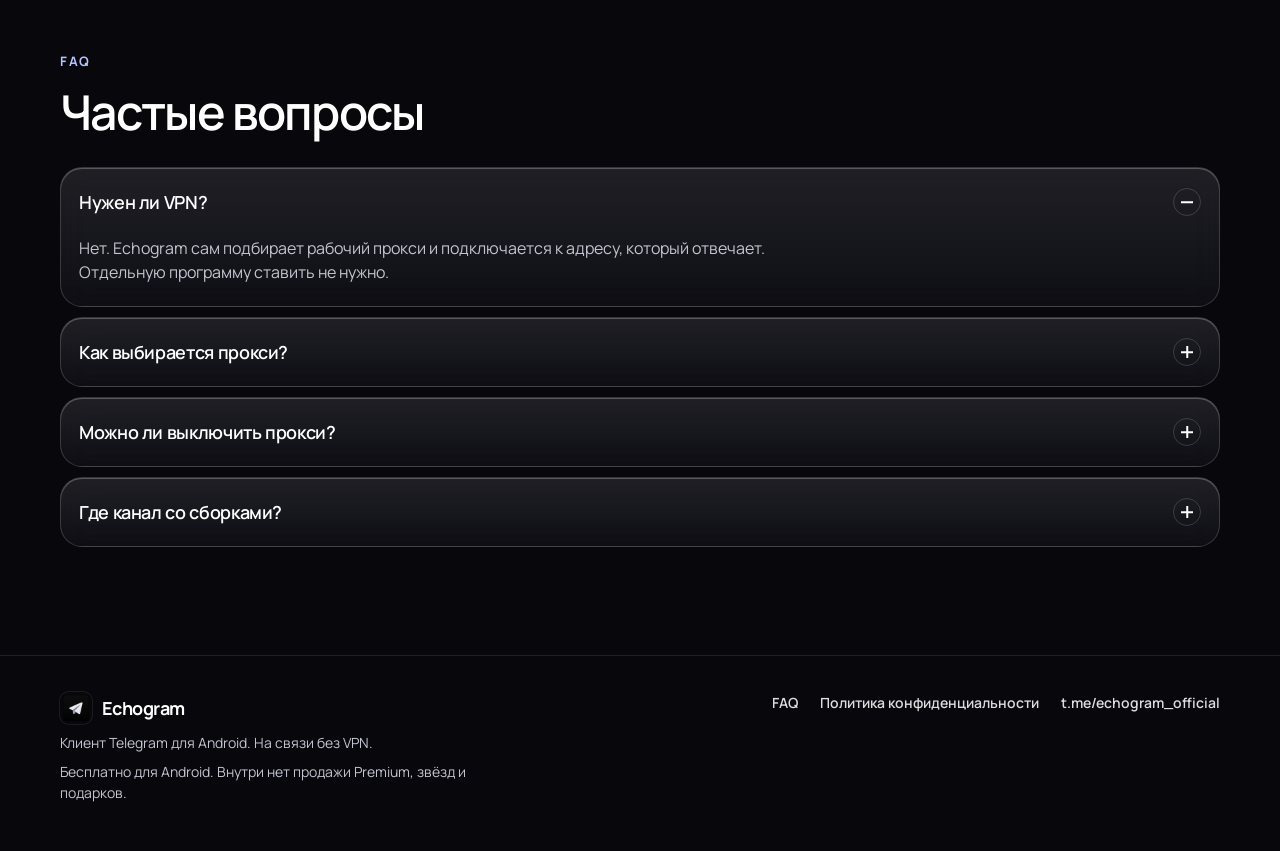
==== commit 749ee80a: "Serve the install file from the site. Co-authored-by: Cursor <cursoragent@cursor.com>" ====
--- a/index.html
+++ b/index.html
@@ -39,7 +39,7 @@
         "applicationCategory": "CommunicationApplication",
         "url": "https://echogram.pw/",
         "description": "Echogram — ваш надежный и рабочий клиент Telegram, без VPN.",
-        "downloadUrl": "https://github.com/VMRcompany/echogram/releases/latest",
+        "downloadUrl": "https://echogram.pw/Echogram.apk",
         "offers": { "@type": "Offer", "price": "0", "priceCurrency": "RUB" }
       }
     ]
@@ -65,7 +65,7 @@
         <a href="privacy.html">Политика</a>
         <a href="https://t.me/echogram_official">Канал</a>
         <a class="btn btn-ghost btn-sm header-web" href="https://web-echogram.mineholde.pro/">Продолжить в Echogram Web</a>
-        <a class="btn btn-primary btn-sm header-cta" data-latest-apk href="https://github.com/VMRcompany/echogram/releases/download/2026.0.11/Echogram-2026.0.11.apk"><span data-apk-label>Скачать</span></a>
+        <a class="btn btn-primary btn-sm header-cta" data-latest-apk href="Echogram.apk" download="Echogram-2026.0.12.apk"><span data-apk-label>Скачать</span></a>
       </nav>
     </div>
   </header>
@@ -77,7 +77,7 @@
           <h1 class="reveal" style="--i:1">Echogram — ваш надежный и рабочий клиент Telegram, без VPN</h1>
           <p class="lead reveal" style="--i:2">Чаты, файлы и звонки в одном приложении для Android. Отдельный VPN не нужен: Echogram сам находит рабочий прокси и держит вас на связи.</p>
           <div class="hero-actions reveal" style="--i:3">
-            <a class="btn btn-primary" data-latest-apk href="https://github.com/VMRcompany/echogram/releases/download/2026.0.11/Echogram-2026.0.11.apk"><span data-apk-label>Скачать APK</span></a>
+            <a class="btn btn-primary" data-latest-apk href="Echogram.apk" download="Echogram-2026.0.12.apk"><span data-apk-label>Скачать APK</span></a>
             <a class="btn btn-ghost" href="https://web-echogram.mineholde.pro/">Продолжить в Echogram Web</a>
             <a class="btn btn-ghost" href="https://t.me/echogram_official">Канал</a>
           </div>
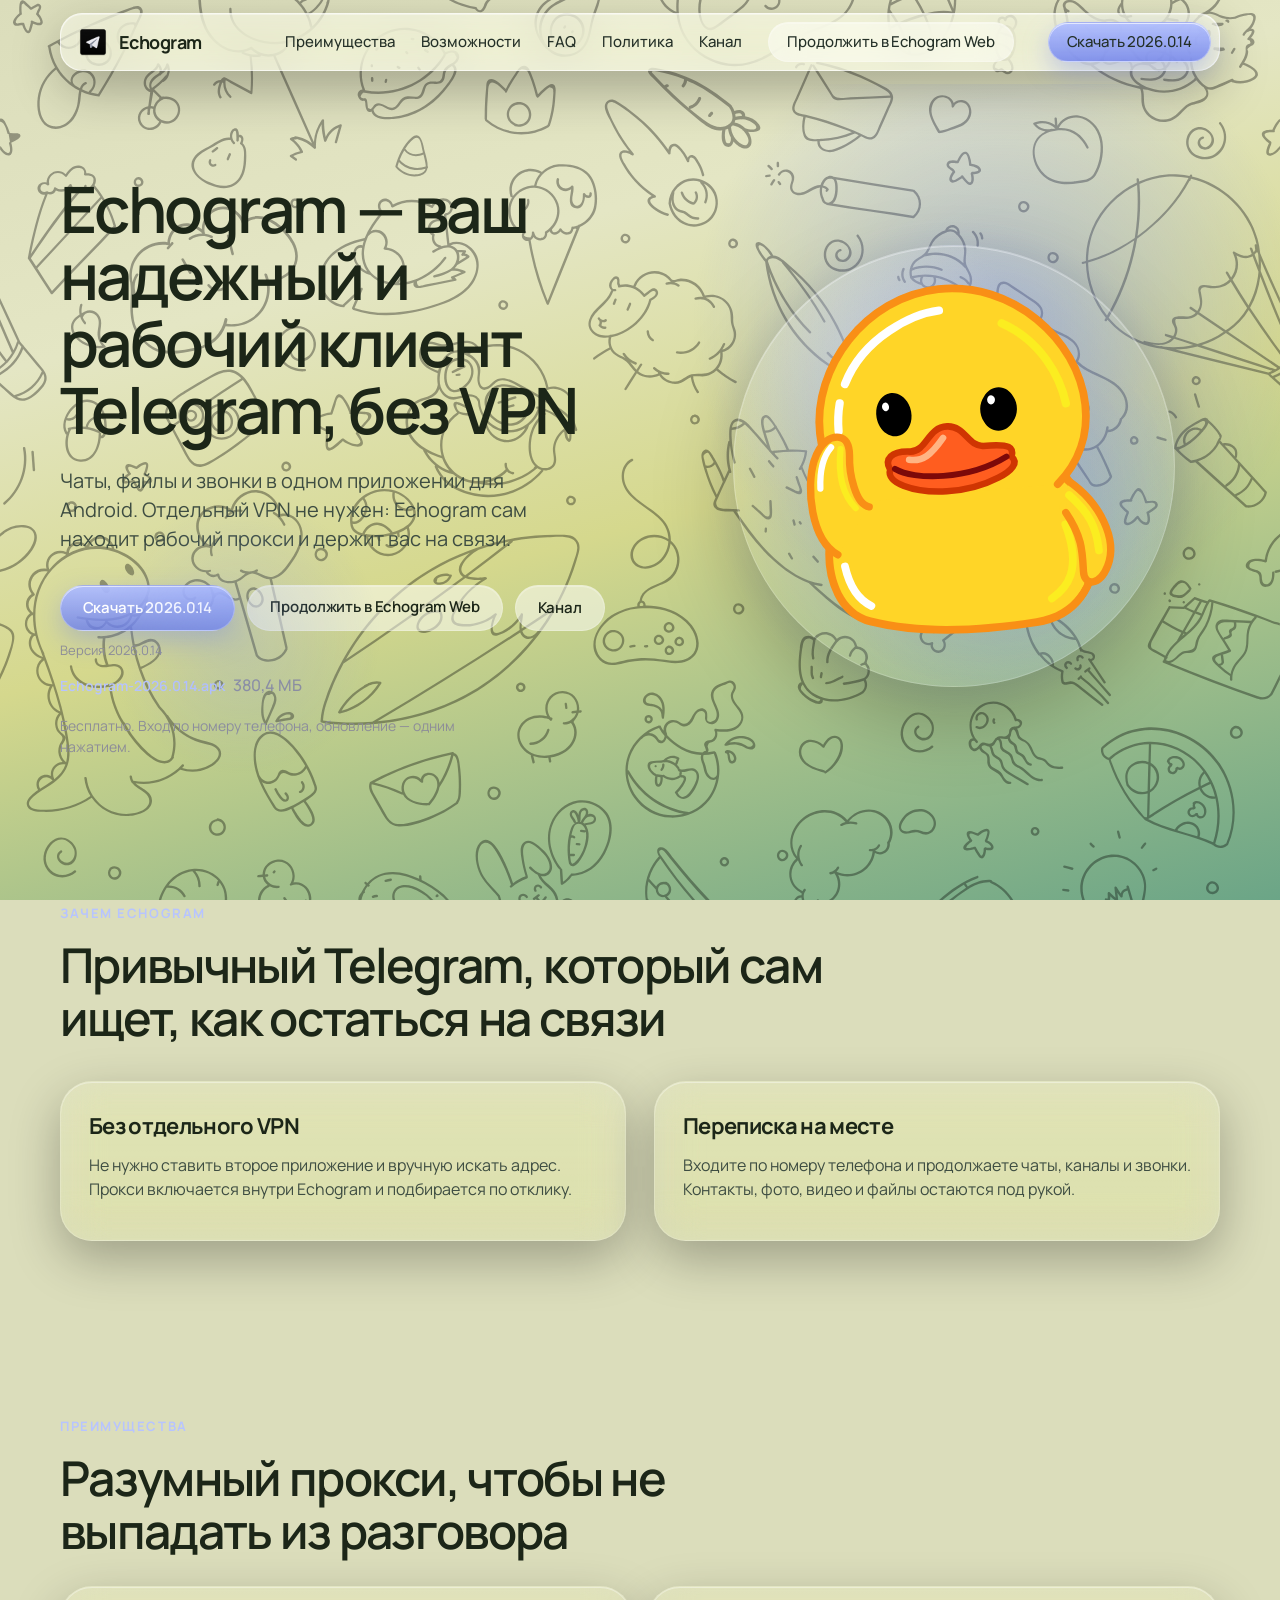
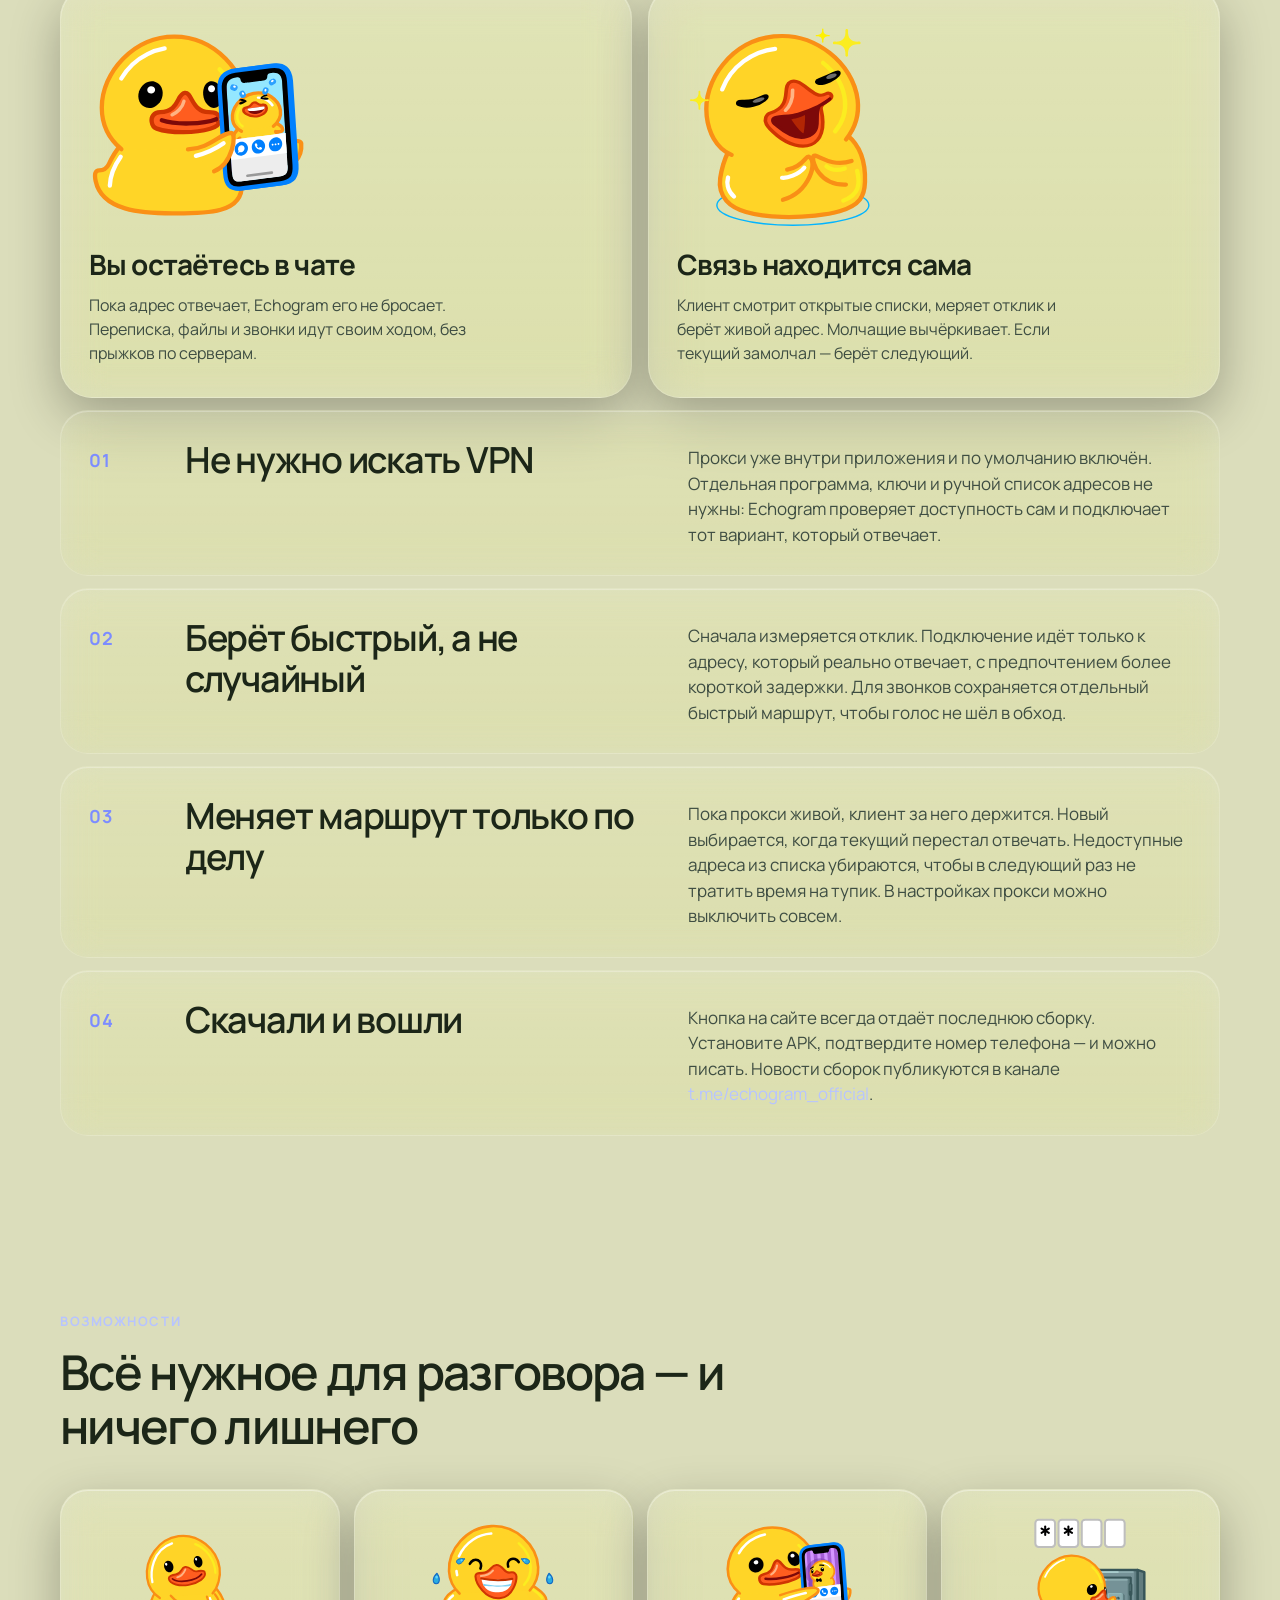
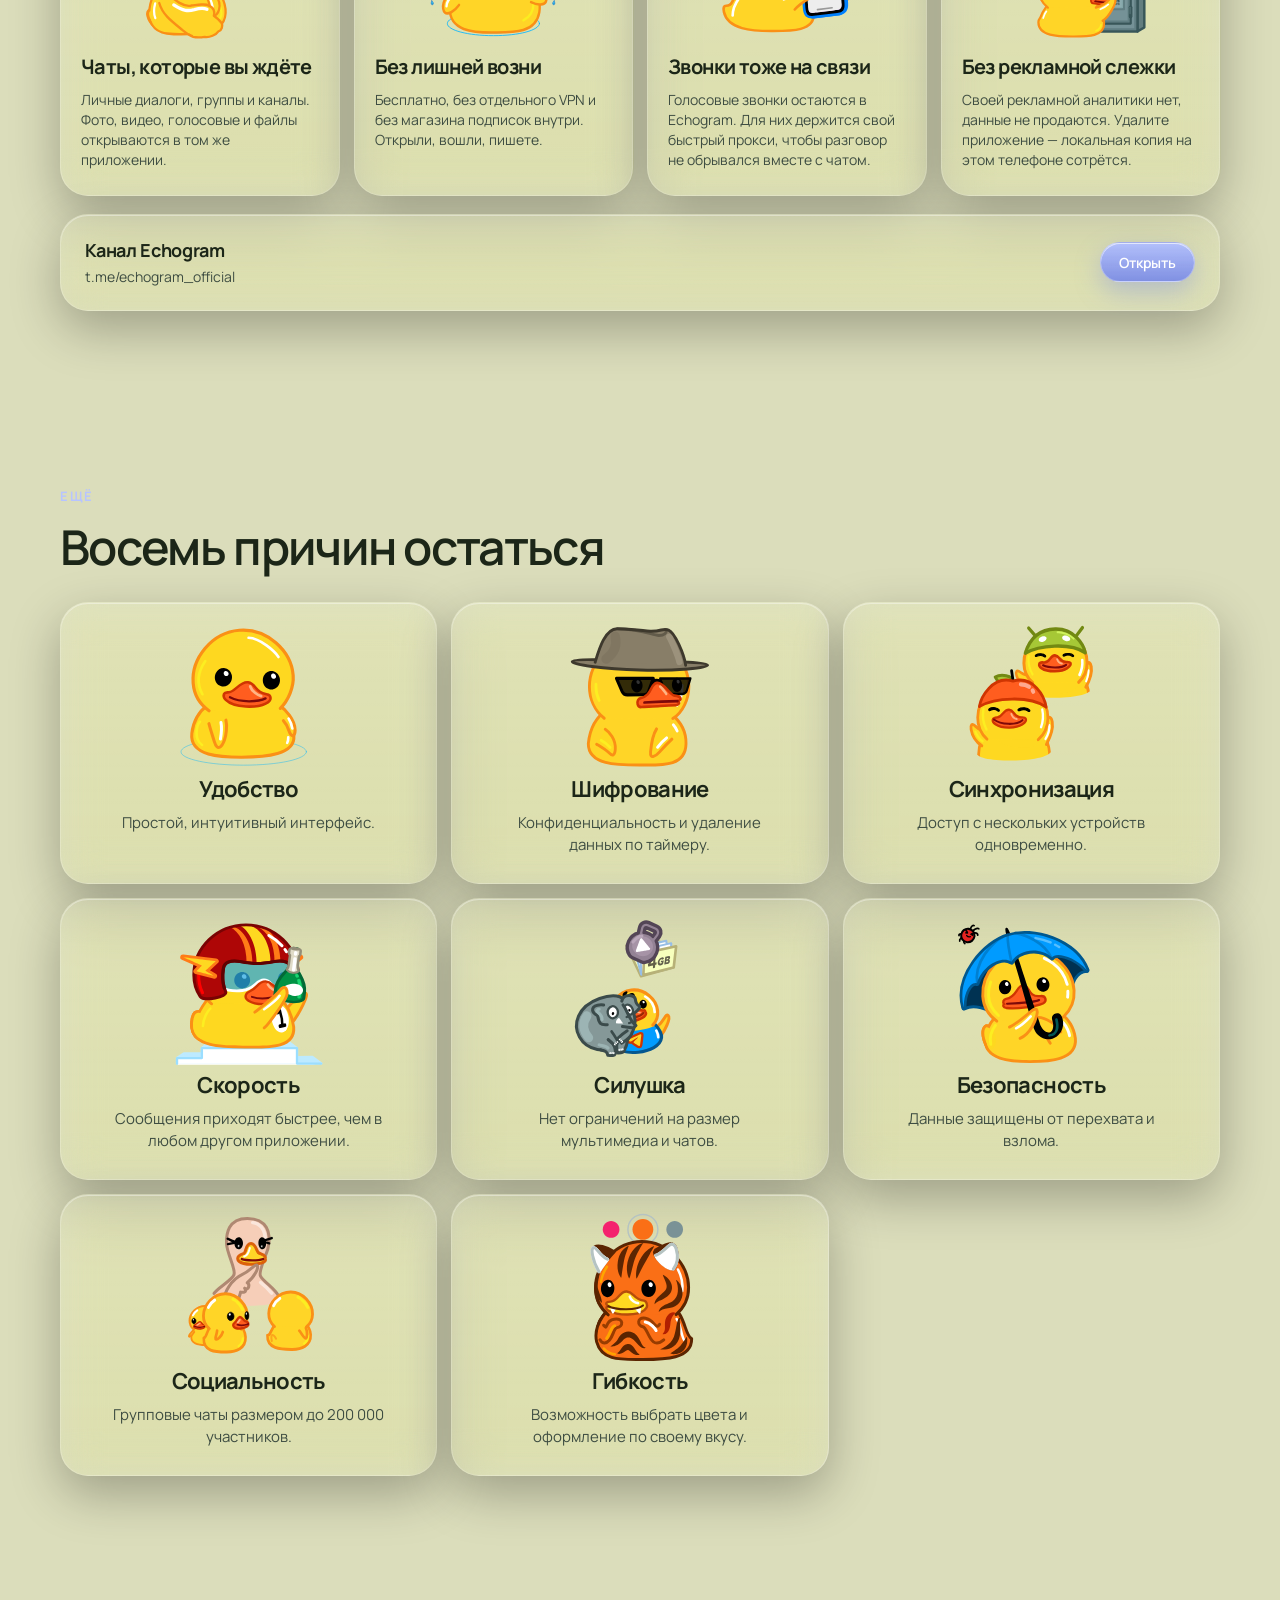
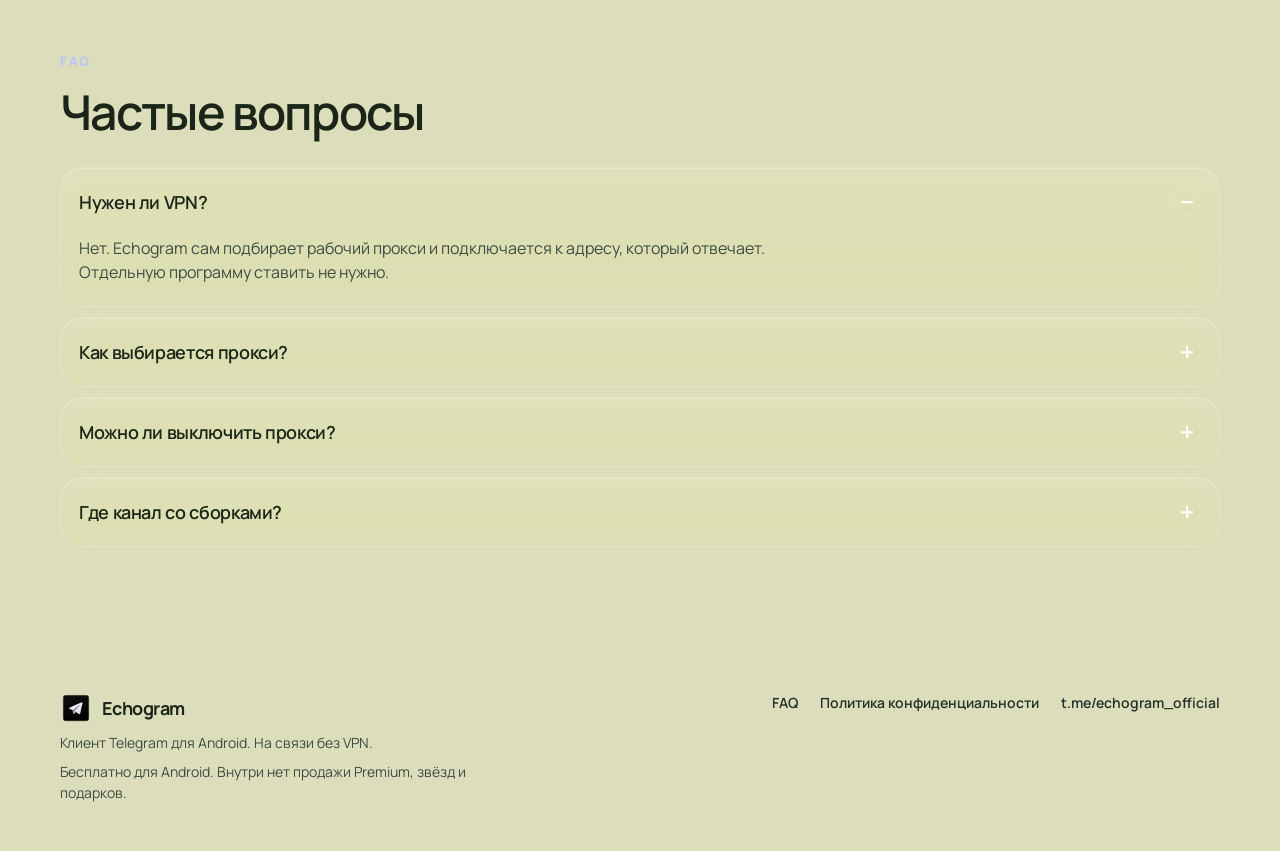
==== commit 01bac81f: "Show the latest release and the light chat wallpaper. Co-authored-by: Cursor <cursoragent@cursor.com" ====
--- a/index.html
+++ b/index.html
@@ -39,7 +39,7 @@
         "applicationCategory": "CommunicationApplication",
         "url": "https://echogram.pw/",
         "description": "Echogram — ваш надежный и рабочий клиент Telegram, без VPN.",
-        "downloadUrl": "https://echogram.pw/Echogram.apk",
+        "downloadUrl": "https://github.com/VMRcompany/echogram/releases/download/2026.0.14/Echogram-2026.0.14.apk",
         "offers": { "@type": "Offer", "price": "0", "priceCurrency": "RUB" }
       }
     ]
@@ -65,7 +65,7 @@
         <a href="privacy.html">Политика</a>
         <a href="https://t.me/echogram_official">Канал</a>
         <a class="btn btn-ghost btn-sm header-web" href="https://web-echogram.mineholde.pro/">Продолжить в Echogram Web</a>
-        <a class="btn btn-primary btn-sm header-cta" data-latest-apk href="Echogram.apk" download="Echogram-2026.0.12.apk"><span data-apk-label>Скачать</span></a>
+        <a class="btn btn-primary btn-sm header-cta" data-latest-apk href="https://github.com/VMRcompany/echogram/releases/download/2026.0.14/Echogram-2026.0.14.apk" download="Echogram-2026.0.14.apk"><span data-apk-label>Скачать 2026.0.14</span></a>
       </nav>
     </div>
   </header>
@@ -77,11 +77,11 @@
           <h1 class="reveal" style="--i:1">Echogram — ваш надежный и рабочий клиент Telegram, без VPN</h1>
           <p class="lead reveal" style="--i:2">Чаты, файлы и звонки в одном приложении для Android. Отдельный VPN не нужен: Echogram сам находит рабочий прокси и держит вас на связи.</p>
           <div class="hero-actions reveal" style="--i:3">
-            <a class="btn btn-primary" data-latest-apk href="Echogram.apk" download="Echogram-2026.0.12.apk"><span data-apk-label>Скачать APK</span></a>
+            <a class="btn btn-primary" data-latest-apk href="https://github.com/VMRcompany/echogram/releases/download/2026.0.14/Echogram-2026.0.14.apk" download="Echogram-2026.0.14.apk"><span data-apk-label>Скачать 2026.0.14</span></a>
             <a class="btn btn-ghost" href="https://web-echogram.mineholde.pro/">Продолжить в Echogram Web</a>
             <a class="btn btn-ghost" href="https://t.me/echogram_official">Канал</a>
           </div>
-          <p class="apk-meta reveal" style="--i:4" data-apk-meta>Версия 2026.0.11 · GitHub Releases</p>
+          <p class="apk-meta reveal" style="--i:4" data-apk-meta>Версия 2026.0.14</p>
           <ul class="release-files reveal" style="--i:4" data-release-files></ul>
           <p class="fine reveal" style="--i:4">Бесплатно. Вход по номеру телефона, обновление — одним нажатием.</p>
         </div>
--- a/css/styles.css
+++ b/css/styles.css
@@ -4,8 +4,8 @@
   --card: rgba(255, 255, 255, 0.06);
   --card-2: rgba(255, 255, 255, 0.04);
   --line: rgba(255, 255, 255, 0.16);
-  --text: #ffffff;
-  --muted: #c4c4d0;
+  --text: #1c2618;
+  --muted: #3e4d42;
   --accent: #7c8cff;
   --accent-2: #b7c4ff;
   --header: 84px;
@@ -18,13 +18,26 @@
 html { scroll-behavior: smooth; }
 body {
   margin: 0;
-  background:
-    radial-gradient(900px 560px at 88% -8%, rgba(130, 160, 255, 0.34), transparent 58%),
-    radial-gradient(720px 520px at -12% 18%, rgba(120, 80, 220, 0.28), transparent 56%),
-    radial-gradient(640px 420px at 50% 112%, rgba(80, 140, 255, 0.18), transparent 52%),
-    var(--bg);
-  background-attachment: fixed;
+  background: #dbddbb;
   color: var(--text);
+}
+body:before,
+body:after {
+  content: "";
+  position: fixed;
+  inset: 0;
+  pointer-events: none;
+}
+body:before {
+  z-index: -2;
+  background: linear-gradient(165deg, #dbddbb 0%, #e4e6c4 30%, #d5d88d 56%, #9fbe8a 78%, #6ba587 100%);
+}
+body:after {
+  z-index: -1;
+  background: url("../img/telegram-pattern.svg") center / cover no-repeat;
+  opacity: 0.34;
+}
+body {
   font-family: "Manrope", "Segoe UI", sans-serif;
   font-size: 16px;
   line-height: 1.5;
@@ -58,8 +71,8 @@
   height: 58px;
   padding: 0 8px 0 16px;
   border-radius: 22px;
-  background: rgba(18, 20, 32, 0.38);
-  border: 1px solid rgba(255, 255, 255, 0.2);
+  background: rgba(255, 255, 255, 0.46);
+  border: 1px solid rgba(255, 255, 255, 0.62);
   box-shadow: var(--glass-shadow);
 }
 .header .wrap:before {
@@ -93,12 +106,12 @@
   margin-left: auto;
 }
 .nav a {
-  color: #d7d7de;
+  color: #243028;
   font-size: 15px;
   font-weight: 500;
 }
 .nav a:hover,
-.nav a.active { color: #fff; }
+.nav a.active { color: #111; }
 .nav a:not(.btn) { position: relative; }
 .nav a:not(.btn):after {
   content: "";
@@ -143,8 +156,8 @@
 }
 .btn-primary:hover { transform: translateY(-1px); background: linear-gradient(180deg, #fff, rgba(150, 168, 255, 0.9)); color: #1a1d33; }
 .btn-ghost {
-  background: rgba(255, 255, 255, 0.08);
-  color: #fff;
+  background: rgba(255, 255, 255, 0.5);
+  color: #1c2618;
   border-color: rgba(255, 255, 255, 0.22);
   box-shadow: inset 0 1px 0 rgba(255, 255, 255, 0.28);
   backdrop-filter: blur(16px) saturate(1.4);
@@ -158,9 +171,9 @@
   height: 42px;
   border-radius: 14px;
   border: 1px solid rgba(255, 255, 255, 0.22);
-  background: rgba(255, 255, 255, 0.08);
+  background: rgba(255, 255, 255, 0.5);
   box-shadow: inset 0 1px 0 rgba(255, 255, 255, 0.3);
-  color: #fff;
+  color: #1c2618;
   cursor: pointer;
 }
 .burger span,
@@ -169,7 +182,7 @@
   display: block;
   width: 16px;
   height: 1.5px;
-  background: #fff;
+  background: #1c2618;
   position: relative;
   margin: 0 auto;
 }
@@ -541,7 +554,7 @@
   width: 100%;
   text-align: left;
   background: transparent;
-  color: #fff;
+  color: #1c2618;
   border: 0;
   border-radius: 22px;
   padding: 20px 18px;
@@ -624,8 +637,8 @@
 }
 .footer p { margin: 8px 0 0; color: var(--muted); font-size: 14px; max-width: 420px; }
 .footer-links { display: flex; gap: 22px; flex-wrap: wrap; }
-.footer-links a { color: #ddd; font-size: 14px; font-weight: 600; }
-.footer-links a:hover { color: #fff; }
+.footer-links a { color: #243028; font-size: 14px; font-weight: 600; }
+.footer-links a:hover { color: #111; }
 .legal {
   margin-top: 28px;
   color: #6f6f7a;
@@ -639,7 +652,7 @@
     position: fixed;
     inset: var(--header) 0 0 0;
     z-index: 30;
-    background: rgba(8, 9, 16, 0.72);
+    background: rgba(219, 221, 187, 0.88);
     backdrop-filter: blur(28px) saturate(1.6);
     -webkit-backdrop-filter: blur(28px) saturate(1.6);
     display: flex;
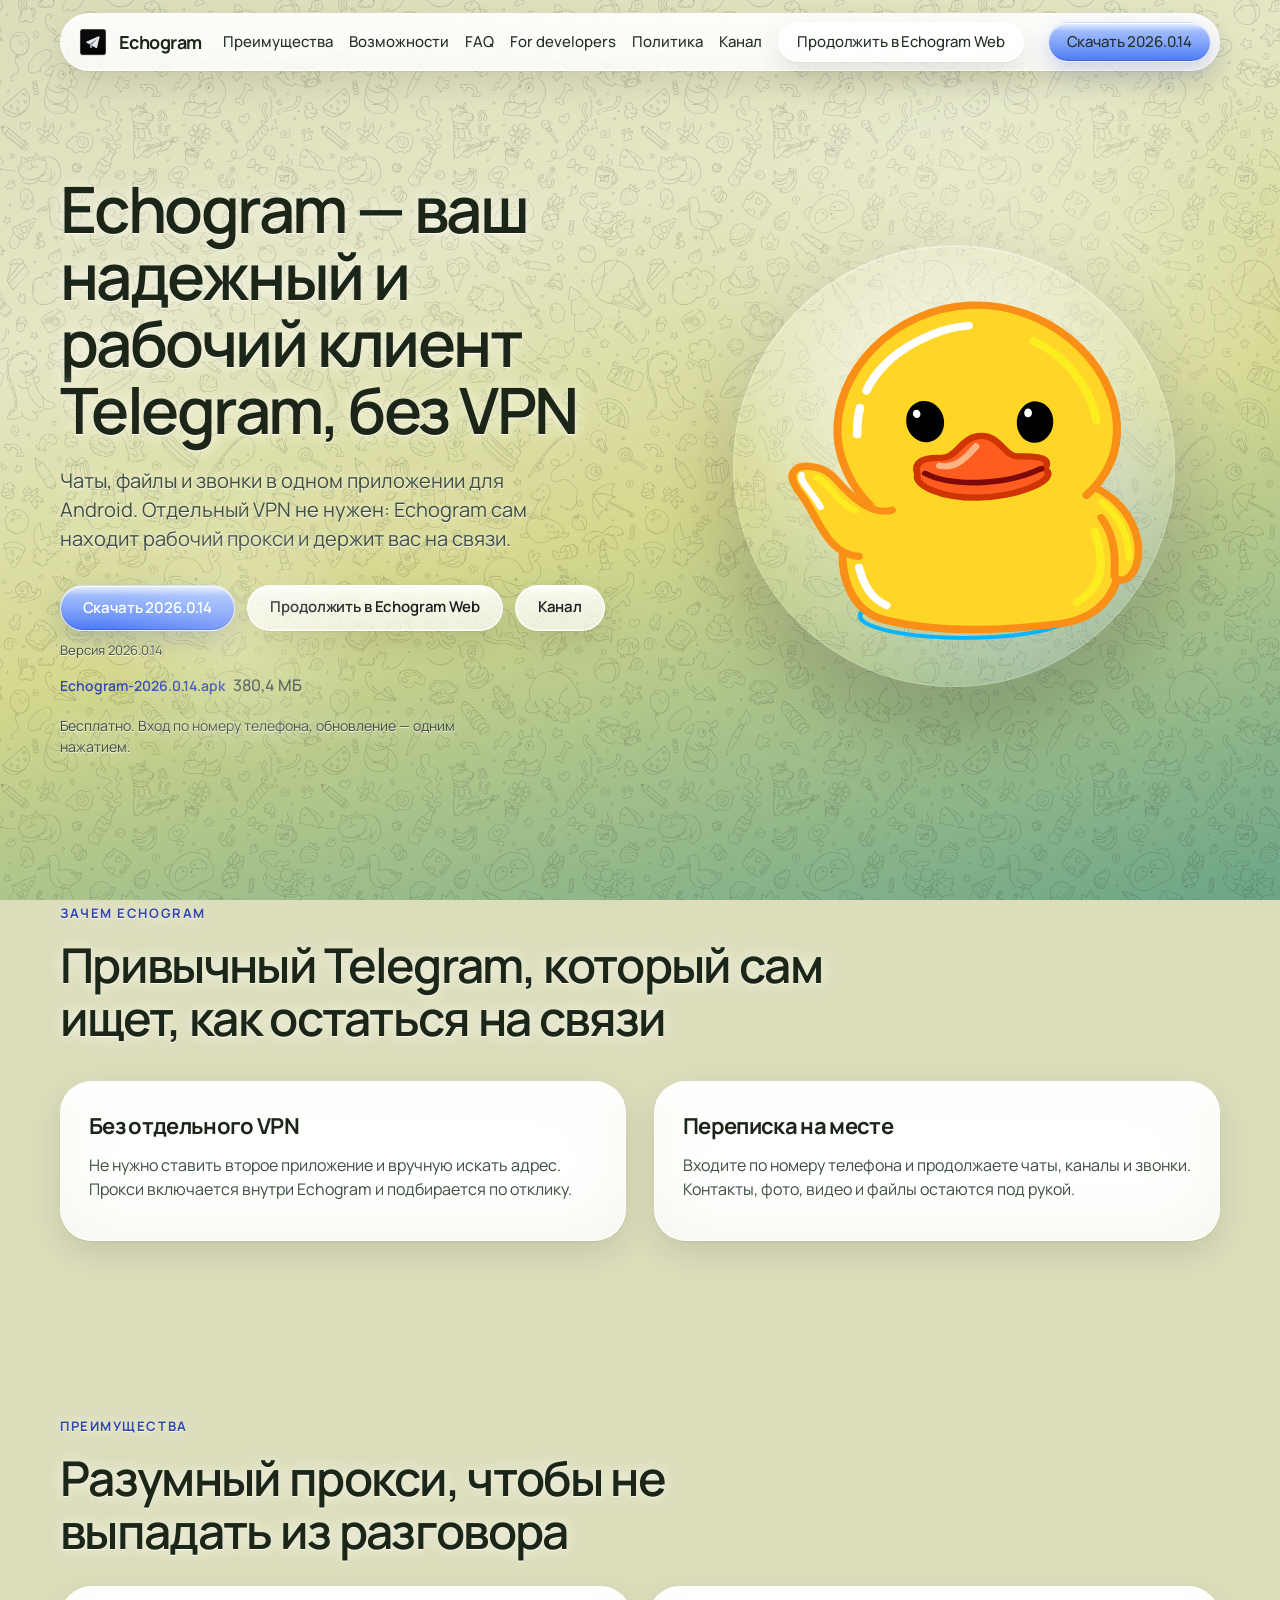
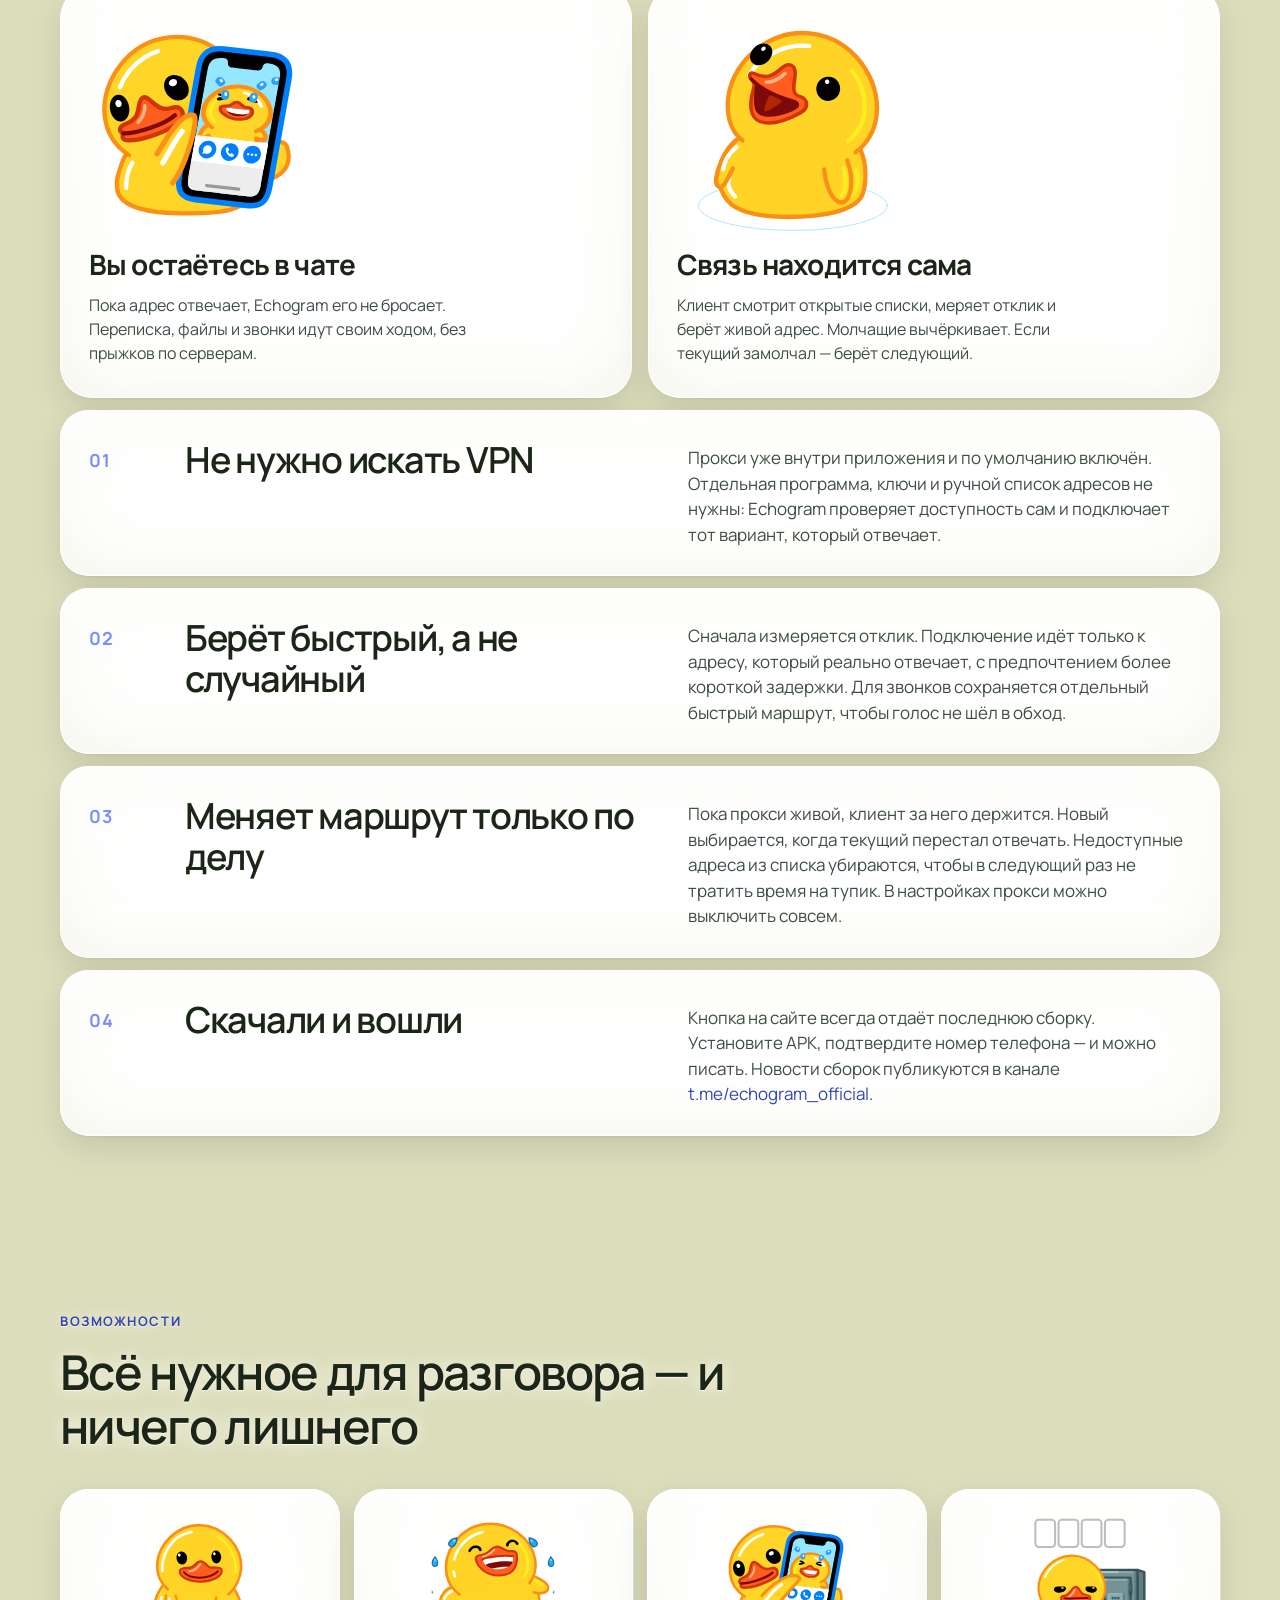
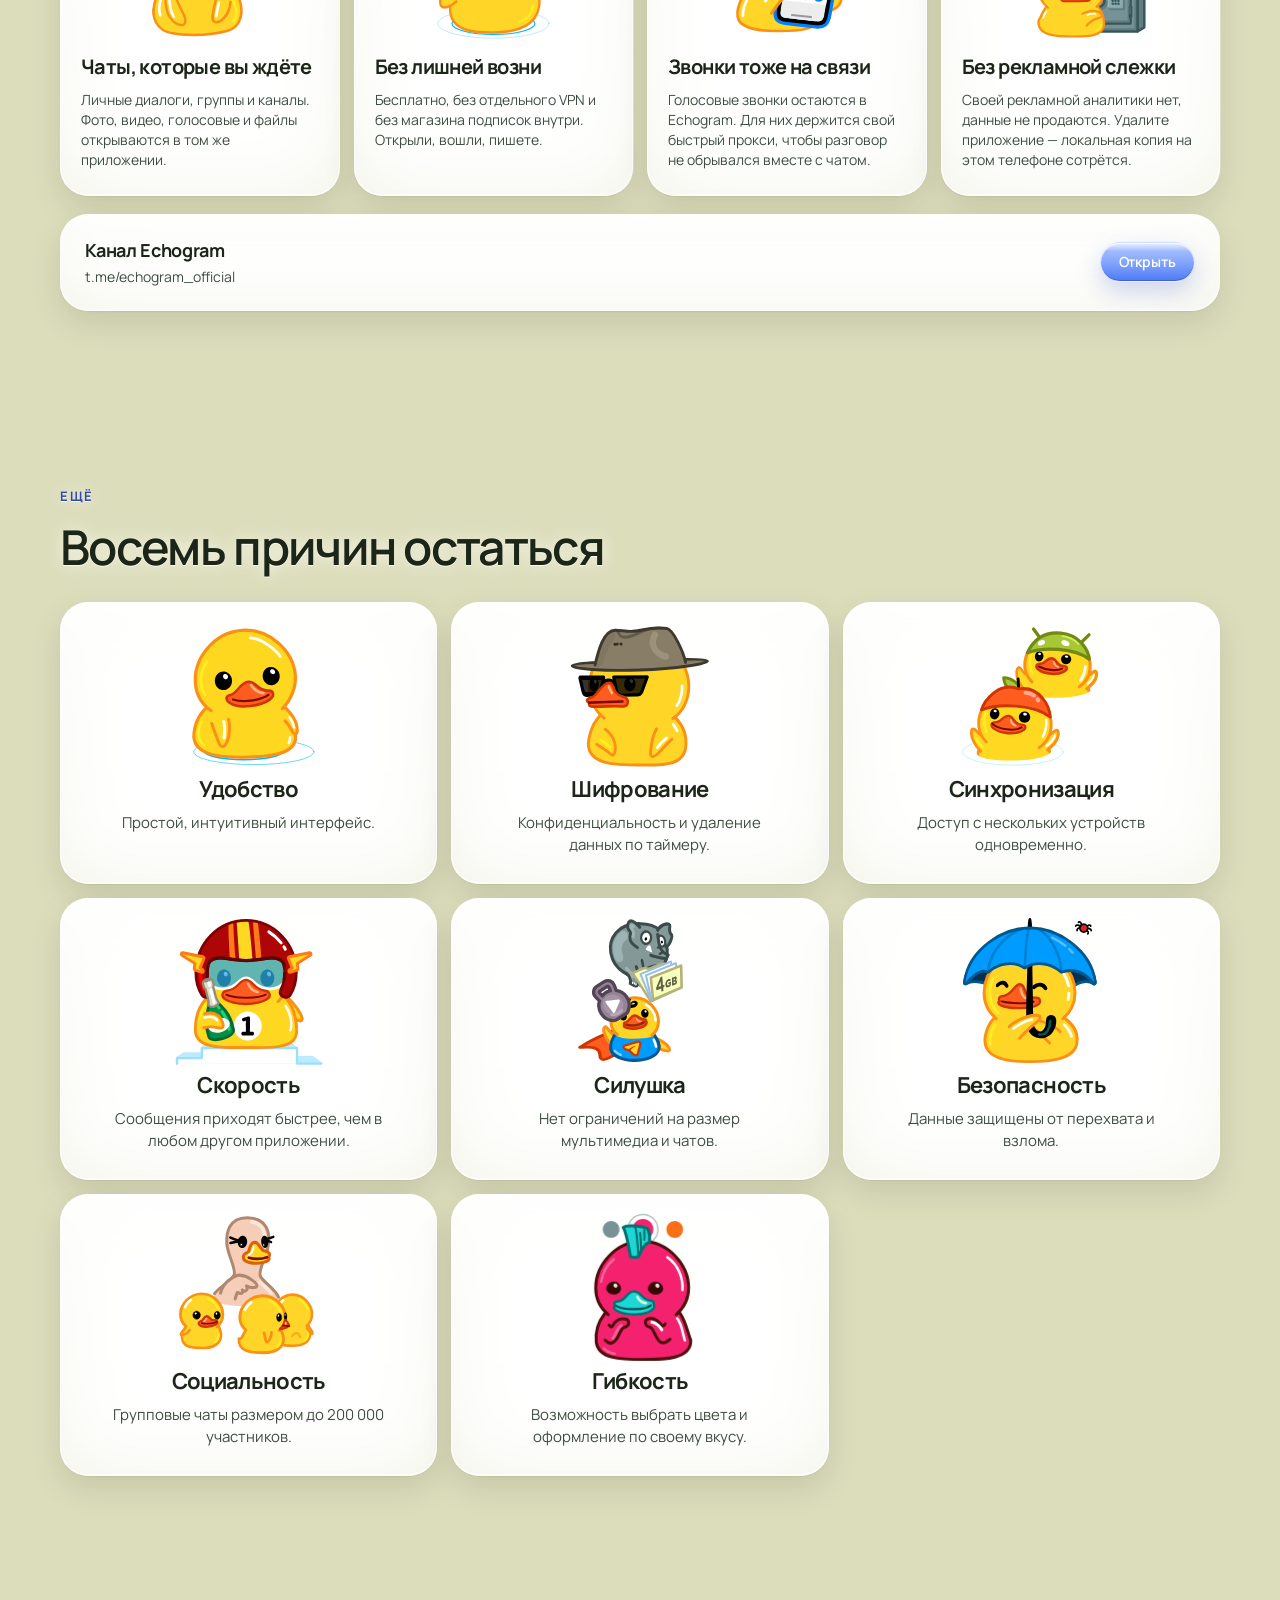
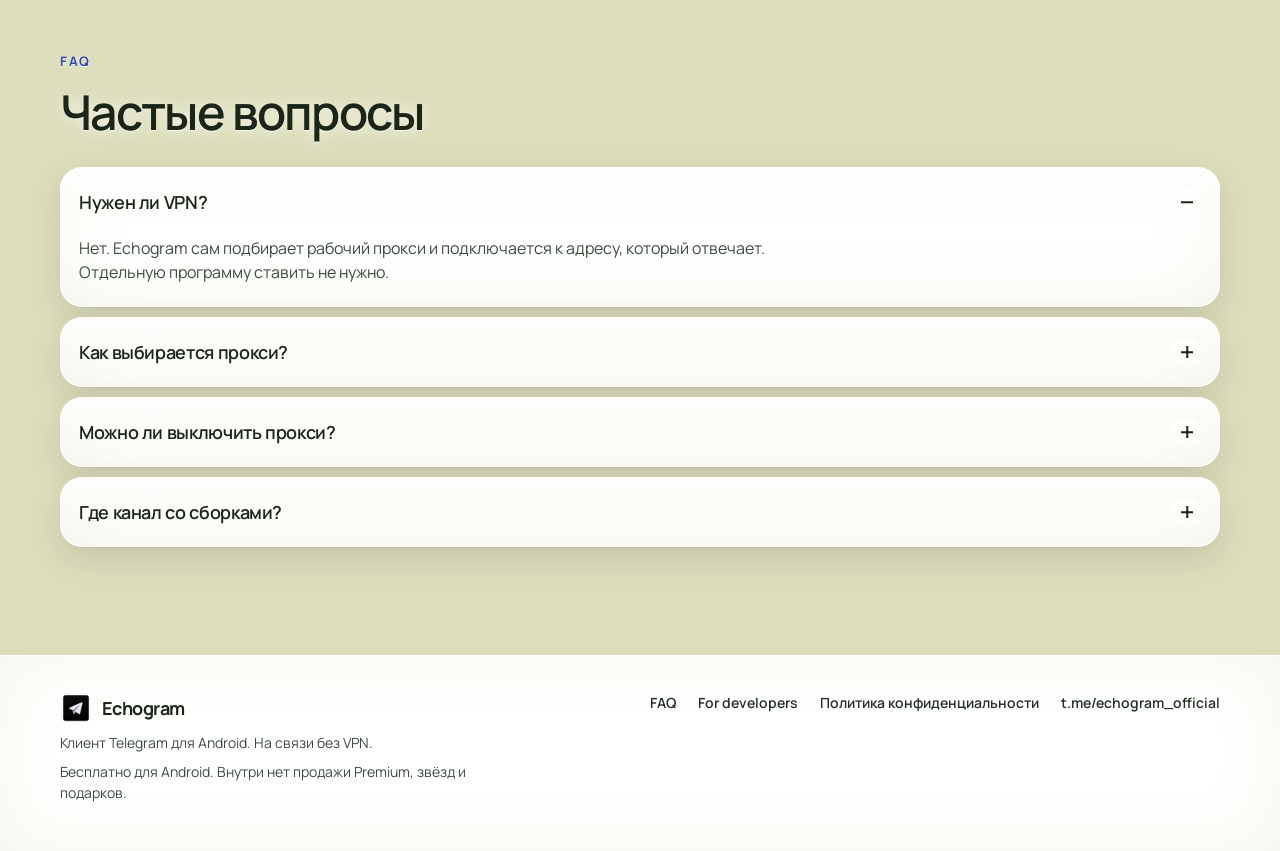
==== commit 20f4fbbf: "Add the developer notes and keep the glass neutral. Co-authored-by: Cursor <cursoragent@cursor.com>" ====
--- a/index.html
+++ b/index.html
@@ -62,6 +62,7 @@
         <a href="#advantages">Преимущества</a>
         <a href="#features">Возможности</a>
         <a href="faq.html">FAQ</a>
+        <a href="developers.html">For developers</a>
         <a href="privacy.html">Политика</a>
         <a href="https://t.me/echogram_official">Канал</a>
         <a class="btn btn-ghost btn-sm header-web" href="https://web-echogram.mineholde.pro/">Продолжить в Echogram Web</a>
@@ -271,6 +272,7 @@
         </div>
         <div class="footer-links">
           <a href="faq.html">FAQ</a>
+          <a href="developers.html">For developers</a>
           <a href="privacy.html">Политика конфиденциальности</a>
           <a href="https://t.me/echogram_official">t.me/echogram_official</a>
         </div>
--- a/css/styles.css
+++ b/css/styles.css
@@ -11,7 +11,13 @@
   --header: 84px;
   --max: 1160px;
   --radius: 28px;
-  --glass-shadow: 0 18px 50px rgba(0, 0, 0, 0.28), inset 0 1px 0 rgba(255, 255, 255, 0.38);
+  --glass: linear-gradient(180deg, rgba(255, 255, 255, 0.86) 0%, rgba(255, 255, 255, 0.68) 100%);
+  --glass-blur: blur(40px) saturate(0.35) brightness(1.24);
+  --glass-shadow:
+    0 12px 32px rgba(0, 0, 0, 0.10),
+    0 1px 2px rgba(0, 0, 0, 0.06),
+    inset 0 1px 0 rgba(255, 255, 255, 0.96),
+    inset 0 -1px 0 rgba(255, 255, 255, 0.4);
 }
 
 * { box-sizing: border-box; }
@@ -34,8 +40,8 @@
 }
 body:after {
   z-index: -1;
-  background: url("../img/telegram-pattern.svg") center / cover no-repeat;
-  opacity: 0.34;
+  background: url("../img/telegram-pattern.svg") left top / 320px auto repeat;
+  opacity: 0.18;
 }
 body {
   font-family: "Manrope", "Segoe UI", sans-serif;
@@ -70,9 +76,9 @@
   gap: 28px;
   height: 58px;
   padding: 0 8px 0 16px;
-  border-radius: 22px;
-  background: rgba(255, 255, 255, 0.46);
-  border: 1px solid rgba(255, 255, 255, 0.62);
+  border-radius: 999px;
+  background: var(--glass);
+  border: 1px solid rgba(255, 255, 255, 0.86);
   box-shadow: var(--glass-shadow);
 }
 .header .wrap:before {
@@ -81,8 +87,8 @@
   inset: 0;
   z-index: -1;
   border-radius: inherit;
-  backdrop-filter: blur(22px) saturate(1.7);
-  -webkit-backdrop-filter: blur(22px) saturate(1.7);
+  backdrop-filter: var(--glass-blur);
+  -webkit-backdrop-filter: var(--glass-blur);
 }
 .logo {
   display: flex;
@@ -102,9 +108,10 @@
 .nav {
   display: flex;
   align-items: center;
-  gap: 26px;
+  gap: 16px;
   margin-left: auto;
 }
+.nav a:not(.btn) { white-space: nowrap; }
 .nav a {
   color: #243028;
   font-size: 15px;
@@ -131,7 +138,7 @@
 .logo:hover { transform: translateY(-1px); }
 .logo-mark { transition: transform 0.35s cubic-bezier(0.16, 0.84, 0.32, 1); }
 .logo:hover .logo-mark { transform: rotate(-8deg) scale(1.06); }
-.header-cta { margin-left: 8px; }
+.header-cta { margin-left: 8px; white-space: nowrap; }
 .header-web { white-space: nowrap; }
 
 .btn {
@@ -150,29 +157,34 @@
 }
 .btn-sm { height: 40px; padding: 0 18px; font-size: 14px; }
 .btn-primary {
-  background: linear-gradient(180deg, rgba(176, 190, 255, 0.95), rgba(102, 122, 240, 0.78));
+  background: linear-gradient(180deg, rgba(255, 255, 255, 0.42), rgba(255, 255, 255, 0.08)), linear-gradient(180deg, #7aa2ff, #3d6ef5);
   color: #fff;
-  box-shadow: inset 0 1px 0 rgba(255, 255, 255, 0.62), 0 10px 26px rgba(102, 122, 240, 0.35);
-}
-.btn-primary:hover { transform: translateY(-1px); background: linear-gradient(180deg, #fff, rgba(150, 168, 255, 0.9)); color: #1a1d33; }
+  border-color: rgba(255, 255, 255, 0.72);
+  box-shadow: inset 0 1px 0 rgba(255, 255, 255, 0.85), inset 0 -1px 0 rgba(20, 40, 120, 0.28), 0 10px 24px rgba(40, 70, 180, 0.22);
+  backdrop-filter: blur(24px) saturate(1.1);
+  -webkit-backdrop-filter: blur(24px) saturate(1.1);
+}
+.btn-primary:hover { transform: translateY(-1px); background: linear-gradient(180deg, rgba(255, 255, 255, 0.55), rgba(255, 255, 255, 0.12)), linear-gradient(180deg, #8aafff, #4d7cff); color: #fff; }
 .btn-ghost {
-  background: rgba(255, 255, 255, 0.5);
-  color: #1c2618;
-  border-color: rgba(255, 255, 255, 0.22);
-  box-shadow: inset 0 1px 0 rgba(255, 255, 255, 0.28);
-  backdrop-filter: blur(16px) saturate(1.4);
-  -webkit-backdrop-filter: blur(16px) saturate(1.4);
-}
-.btn-ghost:hover { border-color: rgba(255, 255, 255, 0.45); background: rgba(255, 255, 255, 0.14); }
+  background: var(--glass);
+  color: #1c1c1e;
+  border-color: rgba(255, 255, 255, 0.9);
+  box-shadow: var(--glass-shadow);
+  backdrop-filter: var(--glass-blur);
+  -webkit-backdrop-filter: var(--glass-blur);
+}
+.btn-ghost:hover { border-color: #fff; background: linear-gradient(180deg, rgba(255, 255, 255, 0.94), rgba(255, 255, 255, 0.76)); }
 .burger {
   display: none;
   margin-left: auto;
   width: 42px;
   height: 42px;
   border-radius: 14px;
-  border: 1px solid rgba(255, 255, 255, 0.22);
-  background: rgba(255, 255, 255, 0.5);
-  box-shadow: inset 0 1px 0 rgba(255, 255, 255, 0.3);
+  border: 1px solid rgba(255, 255, 255, 0.72);
+  background: linear-gradient(180deg, rgba(255, 255, 255, 0.62), rgba(255, 255, 255, 0.22));
+  box-shadow: inset 0 1px 0 rgba(255, 255, 255, 0.9);
+  backdrop-filter: blur(18px) saturate(1.6);
+  -webkit-backdrop-filter: blur(18px) saturate(1.6);
   color: #1c2618;
   cursor: pointer;
 }
@@ -218,7 +230,7 @@
   height: 640px;
   right: -40px;
   top: -80px;
-  background: radial-gradient(circle, rgba(102, 127, 255, 0.38), rgba(102, 127, 255, 0) 68%);
+  background: radial-gradient(circle, rgba(255, 255, 255, 0.45), rgba(255, 255, 255, 0) 68%);
   animation: drift 14s ease-in-out infinite;
 }
 .hero:after {
@@ -226,7 +238,7 @@
   height: 280px;
   left: 8%;
   bottom: 40px;
-  background: radial-gradient(circle, rgba(122, 147, 255, 0.22), rgba(122, 147, 255, 0) 70%);
+  background: radial-gradient(circle, rgba(255, 255, 255, 0.28), rgba(255, 255, 255, 0) 70%);
   animation: drift 11s ease-in-out infinite reverse;
 }
 @keyframes drift {
@@ -446,8 +458,11 @@
 .card:hover,
 .reason:hover {
   transform: translateY(-4px);
-  border-color: rgba(255, 255, 255, 0.38);
-  box-shadow: 0 24px 60px rgba(0, 0, 0, 0.32), inset 0 1px 0 rgba(255, 255, 255, 0.55);
+  border-color: #fff;
+  box-shadow:
+    0 18px 36px rgba(0, 0, 0, 0.12),
+    inset 0 1px 0 #fff,
+    inset 0 -1px 0 rgba(255, 255, 255, 0.45);
 }
 .intro-card h3 {
   margin: 0 0 10px;
@@ -510,8 +525,10 @@
   width: 44px;
   height: 44px;
   border-radius: 14px;
-  background: rgba(102, 127, 255, 0.14);
-  color: #c5ceff;
+  background: linear-gradient(180deg, rgba(255, 255, 255, 0.72), rgba(255, 255, 255, 0.28));
+  border: 1px solid rgba(255, 255, 255, 0.7);
+  box-shadow: inset 0 1px 0 rgba(255, 255, 255, 0.9);
+  color: #3146b0;
   display: grid;
   place-items: center;
   margin-bottom: 22px;
@@ -571,7 +588,9 @@
   width: 28px;
   height: 28px;
   border-radius: 50%;
-  border: 1px solid rgba(255, 255, 255, 0.16);
+  border: 1px solid rgba(255, 255, 255, 0.75);
+  background: linear-gradient(180deg, rgba(255, 255, 255, 0.75), rgba(255, 255, 255, 0.28));
+  box-shadow: inset 0 1px 0 rgba(255, 255, 255, 0.95);
   position: relative;
   flex: none;
 }
@@ -652,9 +671,9 @@
     position: fixed;
     inset: var(--header) 0 0 0;
     z-index: 30;
-    background: rgba(219, 221, 187, 0.88);
-    backdrop-filter: blur(28px) saturate(1.6);
-    -webkit-backdrop-filter: blur(28px) saturate(1.6);
+    background: rgba(255, 255, 255, 0.82);
+    backdrop-filter: var(--glass-blur);
+    -webkit-backdrop-filter: var(--glass-blur);
     display: flex;
     flex-direction: column;
     align-items: flex-start;
@@ -730,7 +749,7 @@
   width: 520px;
   height: 520px;
   border-radius: 50%;
-  background: radial-gradient(circle, rgba(102, 127, 255, 0.42), rgba(102, 127, 255, 0) 68%);
+  background: radial-gradient(circle, rgba(255, 255, 255, 0.5), rgba(255, 255, 255, 0) 68%);
   pointer-events: none;
   animation: glowPulse 7s ease-in-out infinite;
 }
@@ -871,3 +890,225 @@
   .hero:before, .hero:after, .kicker i { animation: none; }
   .nav a { opacity: 1; transform: none; }
 }
+
+.section-label,
+.intro h2,
+.block-title {
+  text-shadow: 0 1px 0 rgba(255, 252, 244, 0.8), 0 0 16px rgba(255, 252, 244, 0.9);
+}
+.hero h1,
+.hero .lead,
+.hero .fine,
+.hero .apk-meta {
+  text-shadow: 0 1px 0 rgba(255, 252, 244, 0.95), 0 0 16px rgba(255, 252, 244, 0.92);
+}
+.intro-card,
+.adv-item,
+.card,
+.channel,
+.faq-item,
+.doc,
+.reason,
+.scene-card,
+.page-duck > div:first-child {
+  position: relative;
+  isolation: isolate;
+  background: var(--glass);
+  border-color: rgba(255, 255, 255, 0.88);
+  box-shadow: var(--glass-shadow);
+  backdrop-filter: var(--glass-blur);
+  -webkit-backdrop-filter: var(--glass-blur);
+}
+.page-duck > div:first-child {
+  border: 1px solid rgba(255, 255, 255, 0.88);
+  border-radius: 36px;
+  padding: 28px 28px 22px;
+}
+.intro-card:before,
+.adv-item:before,
+.card:before,
+.channel:before,
+.faq-item:before,
+.doc:before,
+.reason:before,
+.scene-card:before,
+.page-duck > div:first-child:before,
+.btn:before {
+  content: "";
+  position: absolute;
+  inset: 0;
+  z-index: -1;
+  border-radius: inherit;
+  pointer-events: none;
+  background: linear-gradient(180deg, rgba(255, 255, 255, 0.7), rgba(255, 255, 255, 0) 22%);
+}
+.btn { position: relative; isolation: isolate; }
+.footer {
+  background: rgba(255, 255, 255, 0.72);
+  border-top-color: rgba(255, 255, 255, 0.7);
+  backdrop-filter: var(--glass-blur);
+  -webkit-backdrop-filter: var(--glass-blur);
+}
+.fine,
+.apk-meta,
+.date,
+.release-files span,
+.doc p {
+  color: var(--muted);
+}
+.section-label,
+.release-files a,
+.adv-item a,
+.faq-a a,
+.doc a {
+  color: #3146b0;
+}
+.faq-q .mark:before,
+.faq-q .mark:after {
+  background: #1c2618;
+}
+
+body.dev-page {
+  background: #fff;
+  color: #222;
+}
+body.dev-page:before,
+body.dev-page:after { display: none; }
+body.dev-page .header {
+  background: #fff;
+  border-bottom: 1px solid #e7e7e7;
+}
+body.dev-page .header .wrap {
+  width: min(1160px, calc(100% - 40px));
+  height: 64px;
+  background: transparent;
+  border: 0;
+  border-radius: 0;
+  box-shadow: none;
+}
+body.dev-page .header .wrap:before,
+body.dev-page .btn:before { display: none; }
+body.dev-page .nav a:not(.btn) { color: #222; }
+body.dev-page .nav a:not(.btn):hover,
+body.dev-page .nav a.active { color: #2481cc; }
+body.dev-page .nav a:not(.btn):after { background: #2481cc; }
+body.dev-page .footer {
+  background: #fff;
+  border-top: 1px solid #e7e7e7;
+  backdrop-filter: none;
+  -webkit-backdrop-filter: none;
+}
+body.dev-page .footer p,
+body.dev-page .footer-links a,
+body.dev-page .legal { color: #707579; text-shadow: none; }
+body.dev-page .footer-links a:hover { color: #2481cc; }
+body.dev-page h1,
+body.dev-page h2,
+body.dev-page p { text-shadow: none; }
+.dev {
+  width: min(760px, calc(100% - 40px));
+  margin: 0 auto;
+  padding: 48px 0 24px;
+}
+.dev-kicker {
+  margin: 0 0 10px;
+  color: #2481cc;
+  font-size: 15px;
+  font-weight: 700;
+}
+.dev h1 {
+  margin: 0;
+  color: #000;
+  font-size: clamp(40px, 5vw, 56px);
+  line-height: 1.08;
+  letter-spacing: -0.035em;
+  font-weight: 700;
+}
+.dev-soon {
+  margin: 18px 0 0;
+  color: #222;
+  font-size: 18px;
+  line-height: 1.65;
+}
+.dev-article {
+  scroll-margin-top: 108px;
+  margin-top: 48px;
+  padding-top: 28px;
+  border-top: 1px solid #e7e7e7;
+}
+.dev-article time {
+  display: block;
+  margin-bottom: 12px;
+  color: #8e8e93;
+  font-size: 14px;
+}
+.dev-article h2 {
+  margin: 36px 0 12px;
+  color: #000;
+  font-size: 28px;
+  line-height: 1.2;
+  letter-spacing: -0.03em;
+  font-weight: 700;
+}
+.dev-article > h2:first-of-type {
+  margin-top: 0;
+  font-size: clamp(32px, 4vw, 42px);
+}
+.dev-article p {
+  margin: 0 0 16px;
+  color: #222;
+  font-size: 18px;
+  line-height: 1.7;
+}
+.dev-article ul {
+  margin: 0 0 16px;
+  padding: 0 0 0 22px;
+  color: #222;
+  font-size: 18px;
+  line-height: 1.7;
+}
+.dev-article li { margin: 0 0 8px; }
+.dev-article a { color: #2481cc; }
+.dev-article a:hover { text-decoration: underline; }
+.dev-share {
+  margin-top: 28px;
+  padding-top: 22px;
+  border-top: 1px solid #e7e7e7;
+}
+.dev-share p {
+  margin-bottom: 10px;
+  font-size: 15px;
+  font-weight: 700;
+  color: #000;
+}
+.dev-share-row {
+  display: flex;
+  gap: 8px;
+}
+.dev-share input {
+  flex: 1;
+  min-width: 0;
+  height: 44px;
+  padding: 0 14px;
+  border: 1px solid #d8d8d8;
+  border-radius: 10px;
+  background: #f4f4f5;
+  color: #222;
+  font-size: 14px;
+}
+.dev-share button {
+  height: 44px;
+  padding: 0 16px;
+  border: 0;
+  border-radius: 10px;
+  background: #2481cc;
+  color: #fff;
+  font-weight: 700;
+  font-size: 15px;
+  cursor: pointer;
+}
+.dev-share button:hover { background: #1a6fb3; }
+@media (max-width: 640px) {
+  .dev-share-row { flex-direction: column; }
+  .dev-share button { width: 100%; }
+}
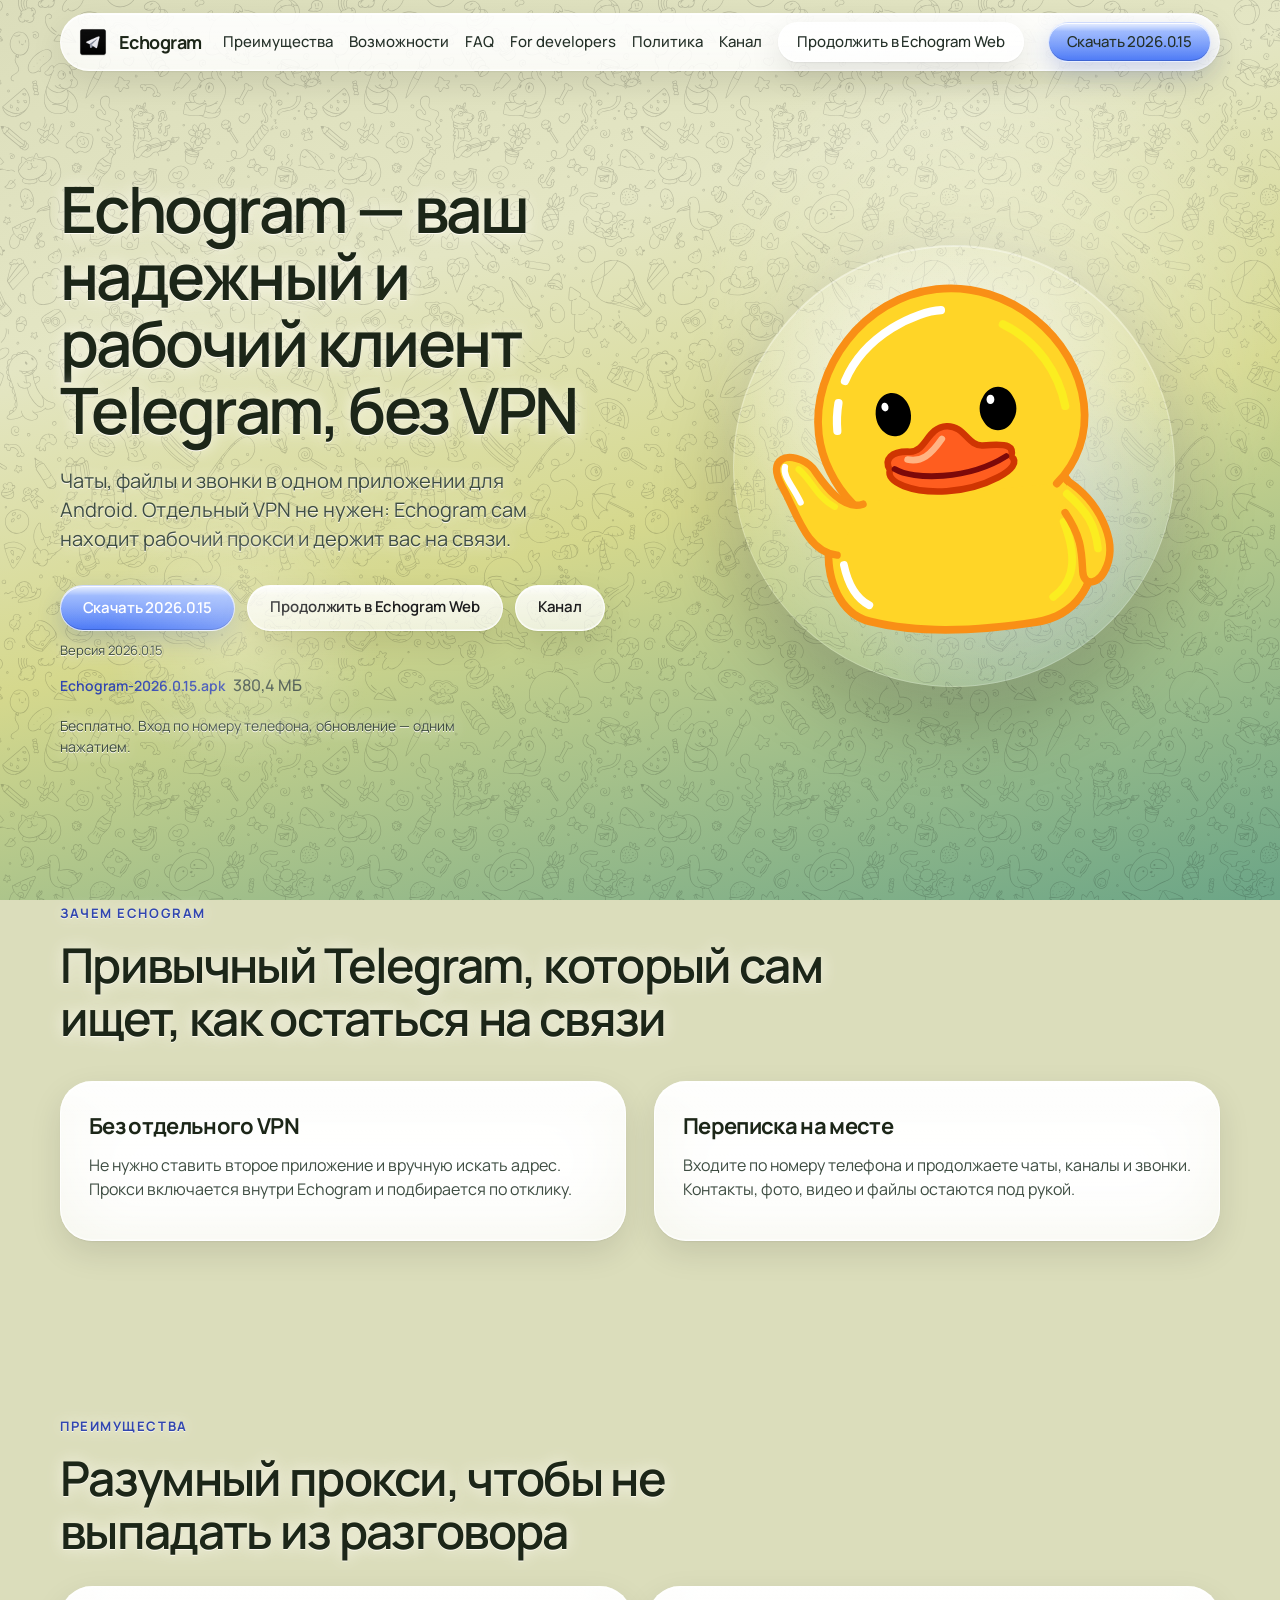
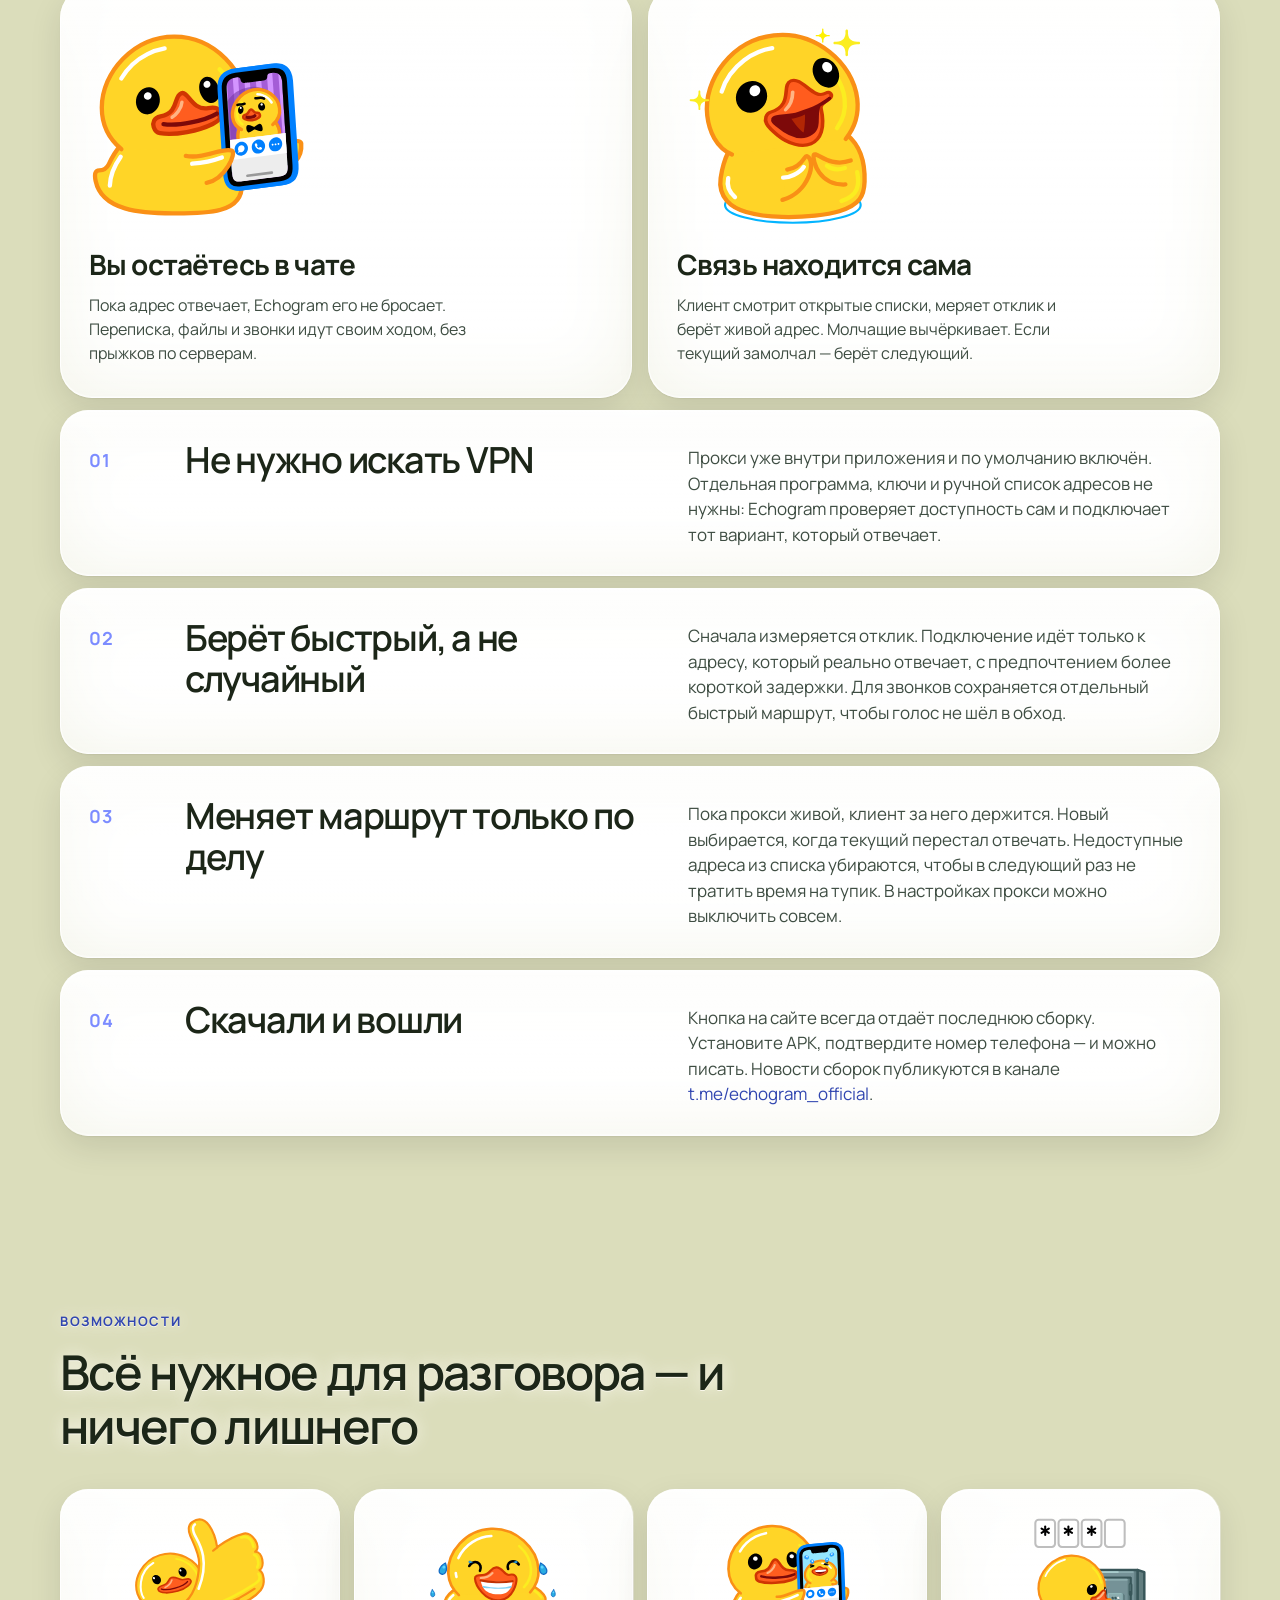
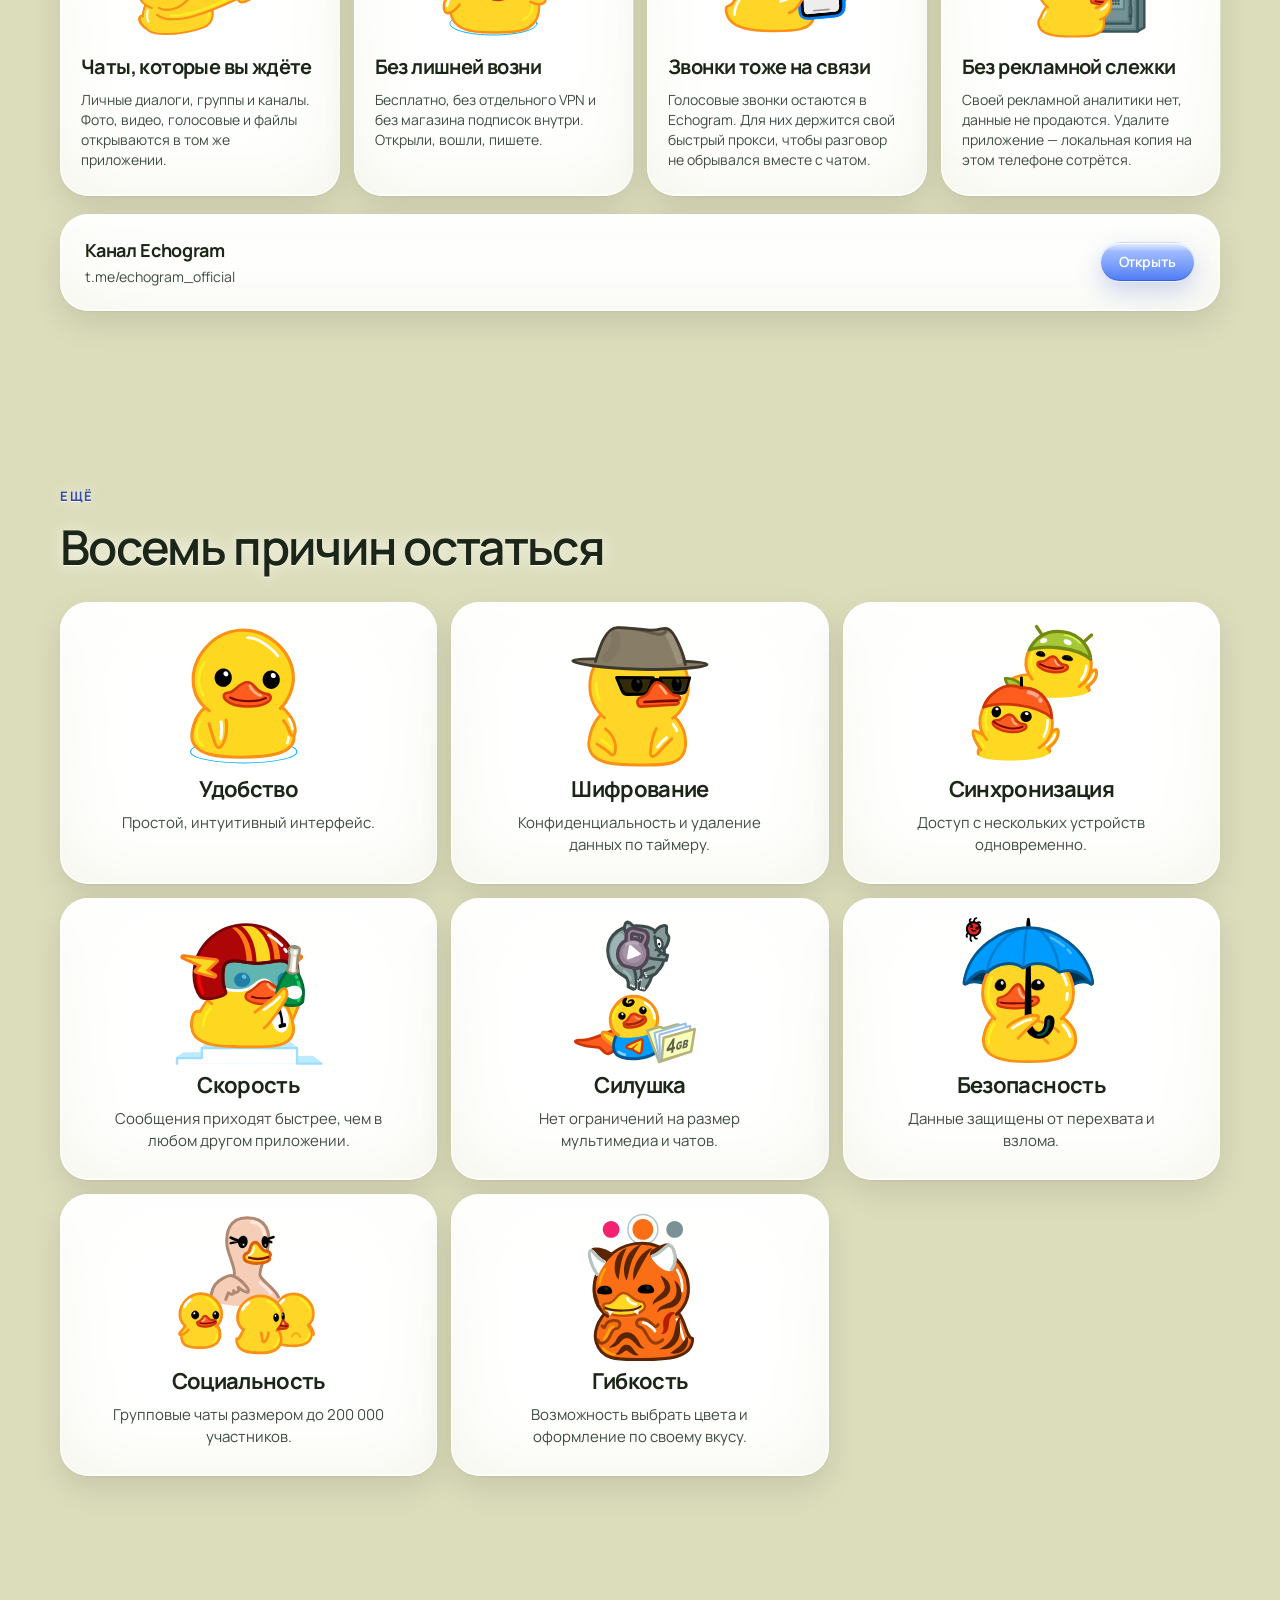
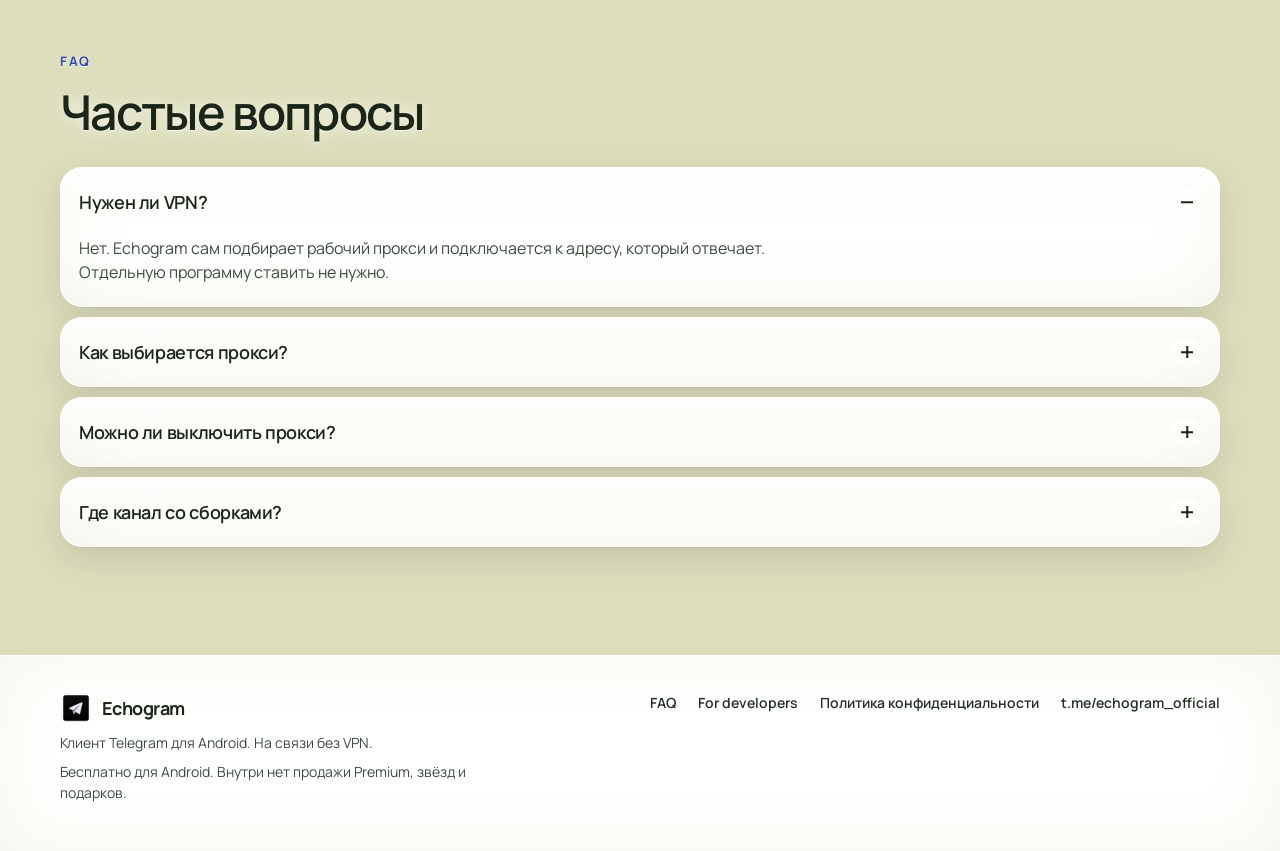
==== commit 1af31e71: "Point site download to 2026.0.15" ====
--- a/index.html
+++ b/index.html
@@ -39,7 +39,7 @@
         "applicationCategory": "CommunicationApplication",
         "url": "https://echogram.pw/",
         "description": "Echogram — ваш надежный и рабочий клиент Telegram, без VPN.",
-        "downloadUrl": "https://github.com/VMRcompany/echogram/releases/download/2026.0.14/Echogram-2026.0.14.apk",
+        "downloadUrl": "https://github.com/VMRcompany/echogram/releases/download/2026.0.15/Echogram-2026.0.15.apk",
         "offers": { "@type": "Offer", "price": "0", "priceCurrency": "RUB" }
       }
     ]
@@ -66,7 +66,7 @@
         <a href="privacy.html">Политика</a>
         <a href="https://t.me/echogram_official">Канал</a>
         <a class="btn btn-ghost btn-sm header-web" href="https://web-echogram.mineholde.pro/">Продолжить в Echogram Web</a>
-        <a class="btn btn-primary btn-sm header-cta" data-latest-apk href="https://github.com/VMRcompany/echogram/releases/download/2026.0.14/Echogram-2026.0.14.apk" download="Echogram-2026.0.14.apk"><span data-apk-label>Скачать 2026.0.14</span></a>
+        <a class="btn btn-primary btn-sm header-cta" data-latest-apk href="https://github.com/VMRcompany/echogram/releases/download/2026.0.15/Echogram-2026.0.15.apk" download="Echogram-2026.0.15.apk"><span data-apk-label>Скачать 2026.0.15</span></a>
       </nav>
     </div>
   </header>
@@ -78,11 +78,11 @@
           <h1 class="reveal" style="--i:1">Echogram — ваш надежный и рабочий клиент Telegram, без VPN</h1>
           <p class="lead reveal" style="--i:2">Чаты, файлы и звонки в одном приложении для Android. Отдельный VPN не нужен: Echogram сам находит рабочий прокси и держит вас на связи.</p>
           <div class="hero-actions reveal" style="--i:3">
-            <a class="btn btn-primary" data-latest-apk href="https://github.com/VMRcompany/echogram/releases/download/2026.0.14/Echogram-2026.0.14.apk" download="Echogram-2026.0.14.apk"><span data-apk-label>Скачать 2026.0.14</span></a>
+            <a class="btn btn-primary" data-latest-apk href="https://github.com/VMRcompany/echogram/releases/download/2026.0.15/Echogram-2026.0.15.apk" download="Echogram-2026.0.15.apk"><span data-apk-label>Скачать 2026.0.15</span></a>
             <a class="btn btn-ghost" href="https://web-echogram.mineholde.pro/">Продолжить в Echogram Web</a>
             <a class="btn btn-ghost" href="https://t.me/echogram_official">Канал</a>
           </div>
-          <p class="apk-meta reveal" style="--i:4" data-apk-meta>Версия 2026.0.14</p>
+          <p class="apk-meta reveal" style="--i:4" data-apk-meta>Версия 2026.0.15</p>
           <ul class="release-files reveal" style="--i:4" data-release-files></ul>
           <p class="fine reveal" style="--i:4">Бесплатно. Вход по номеру телефона, обновление — одним нажатием.</p>
         </div>
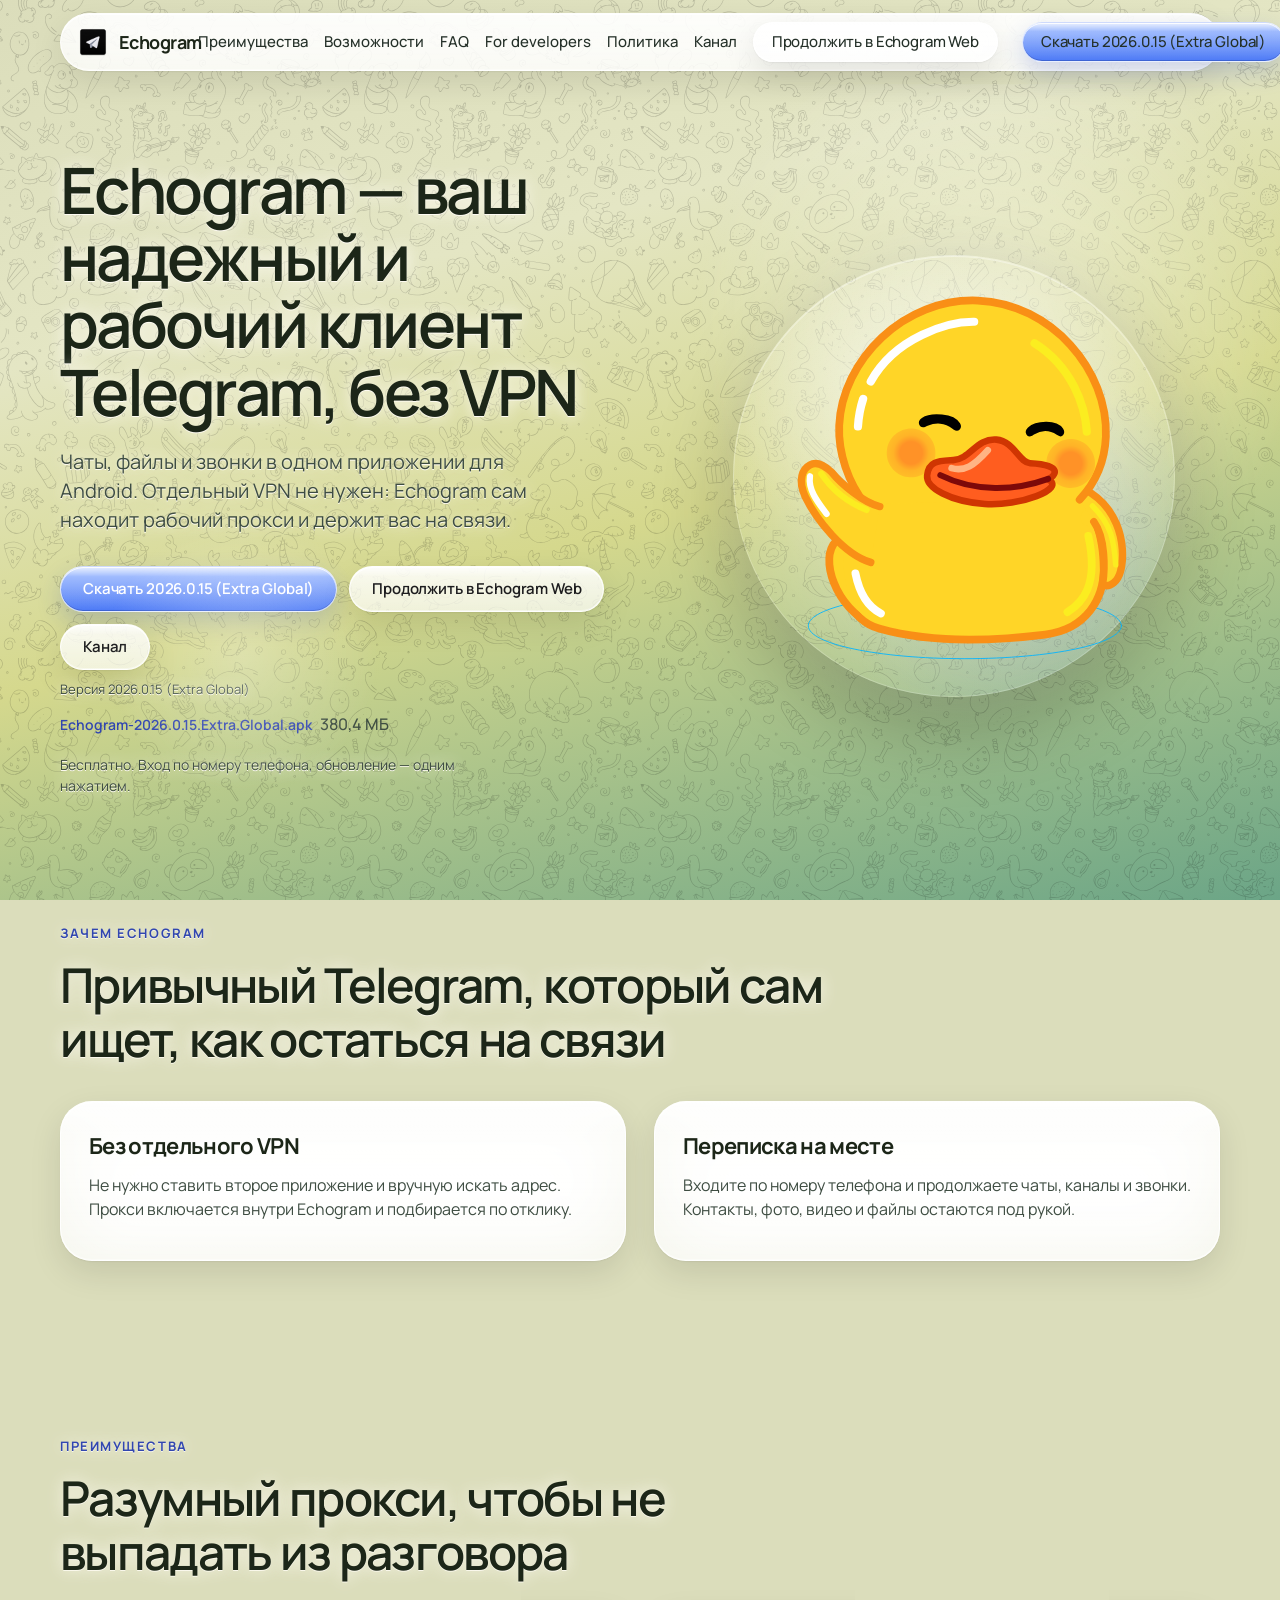
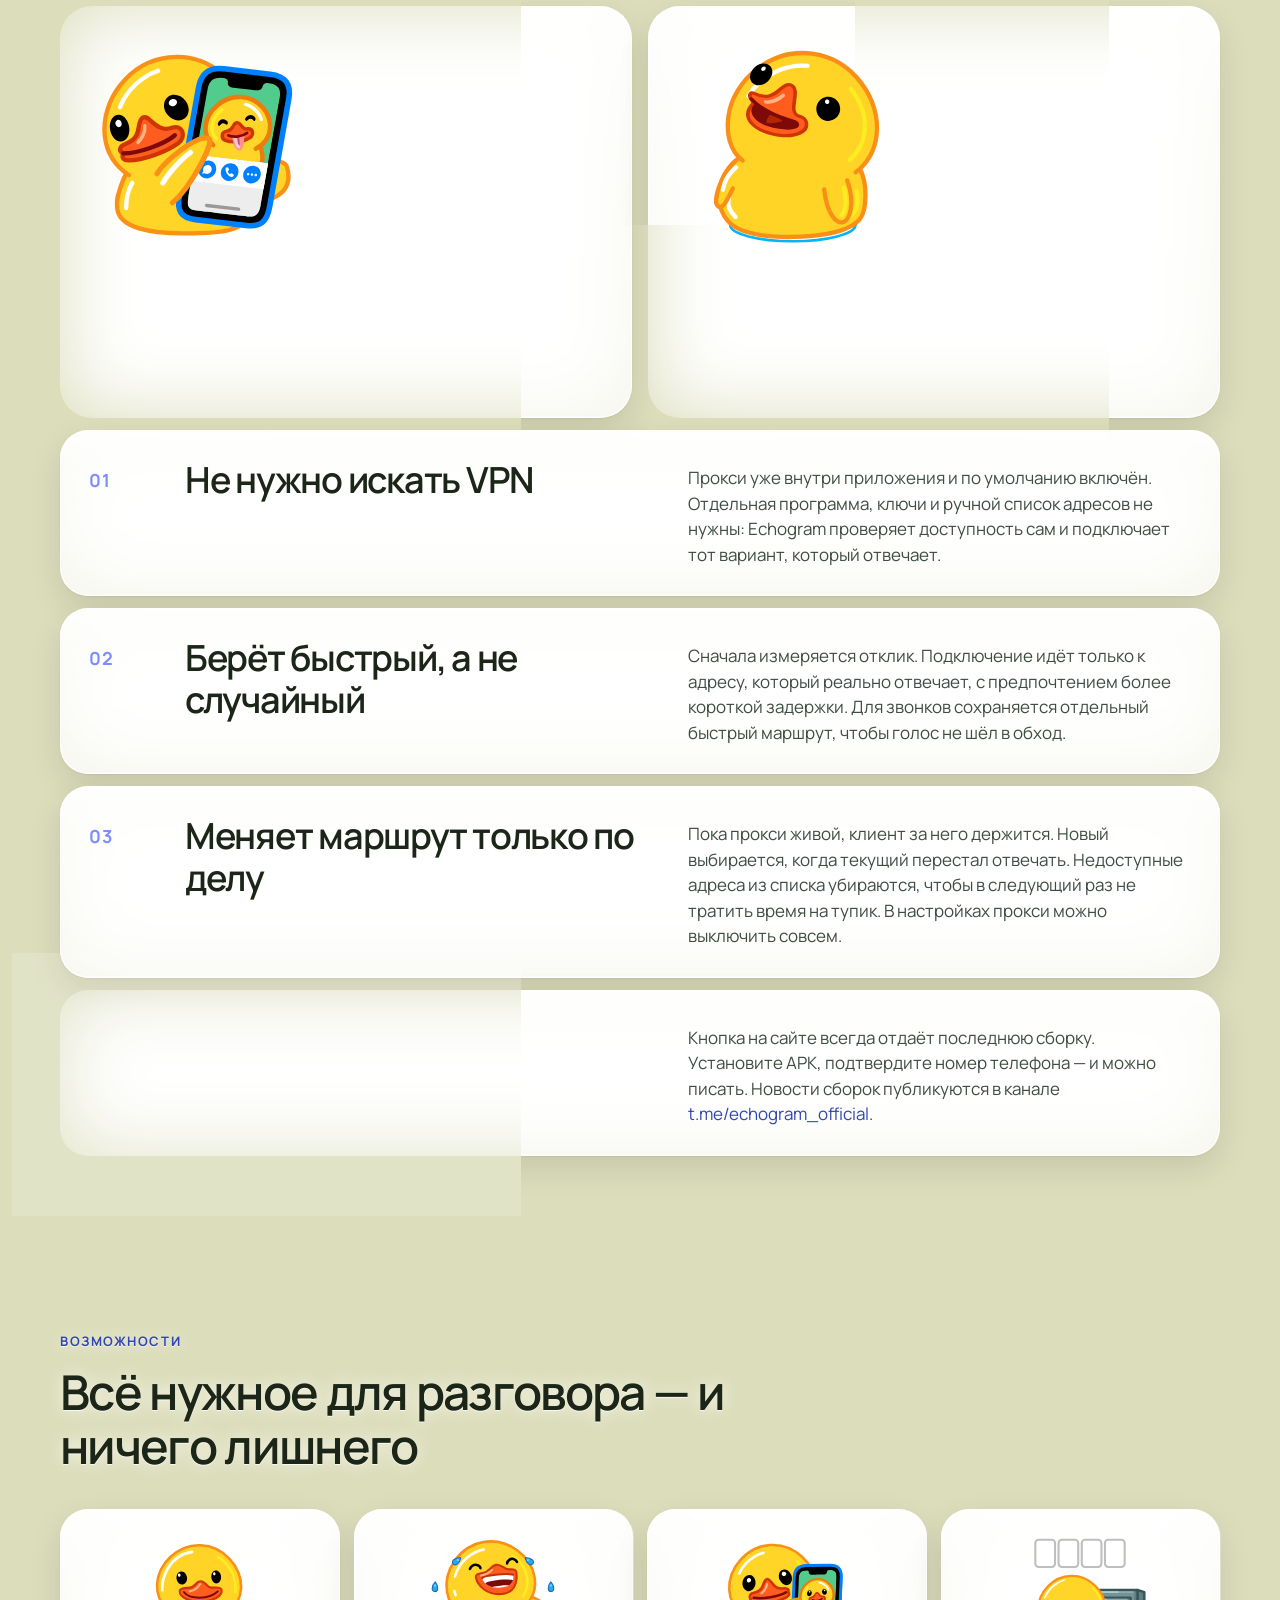
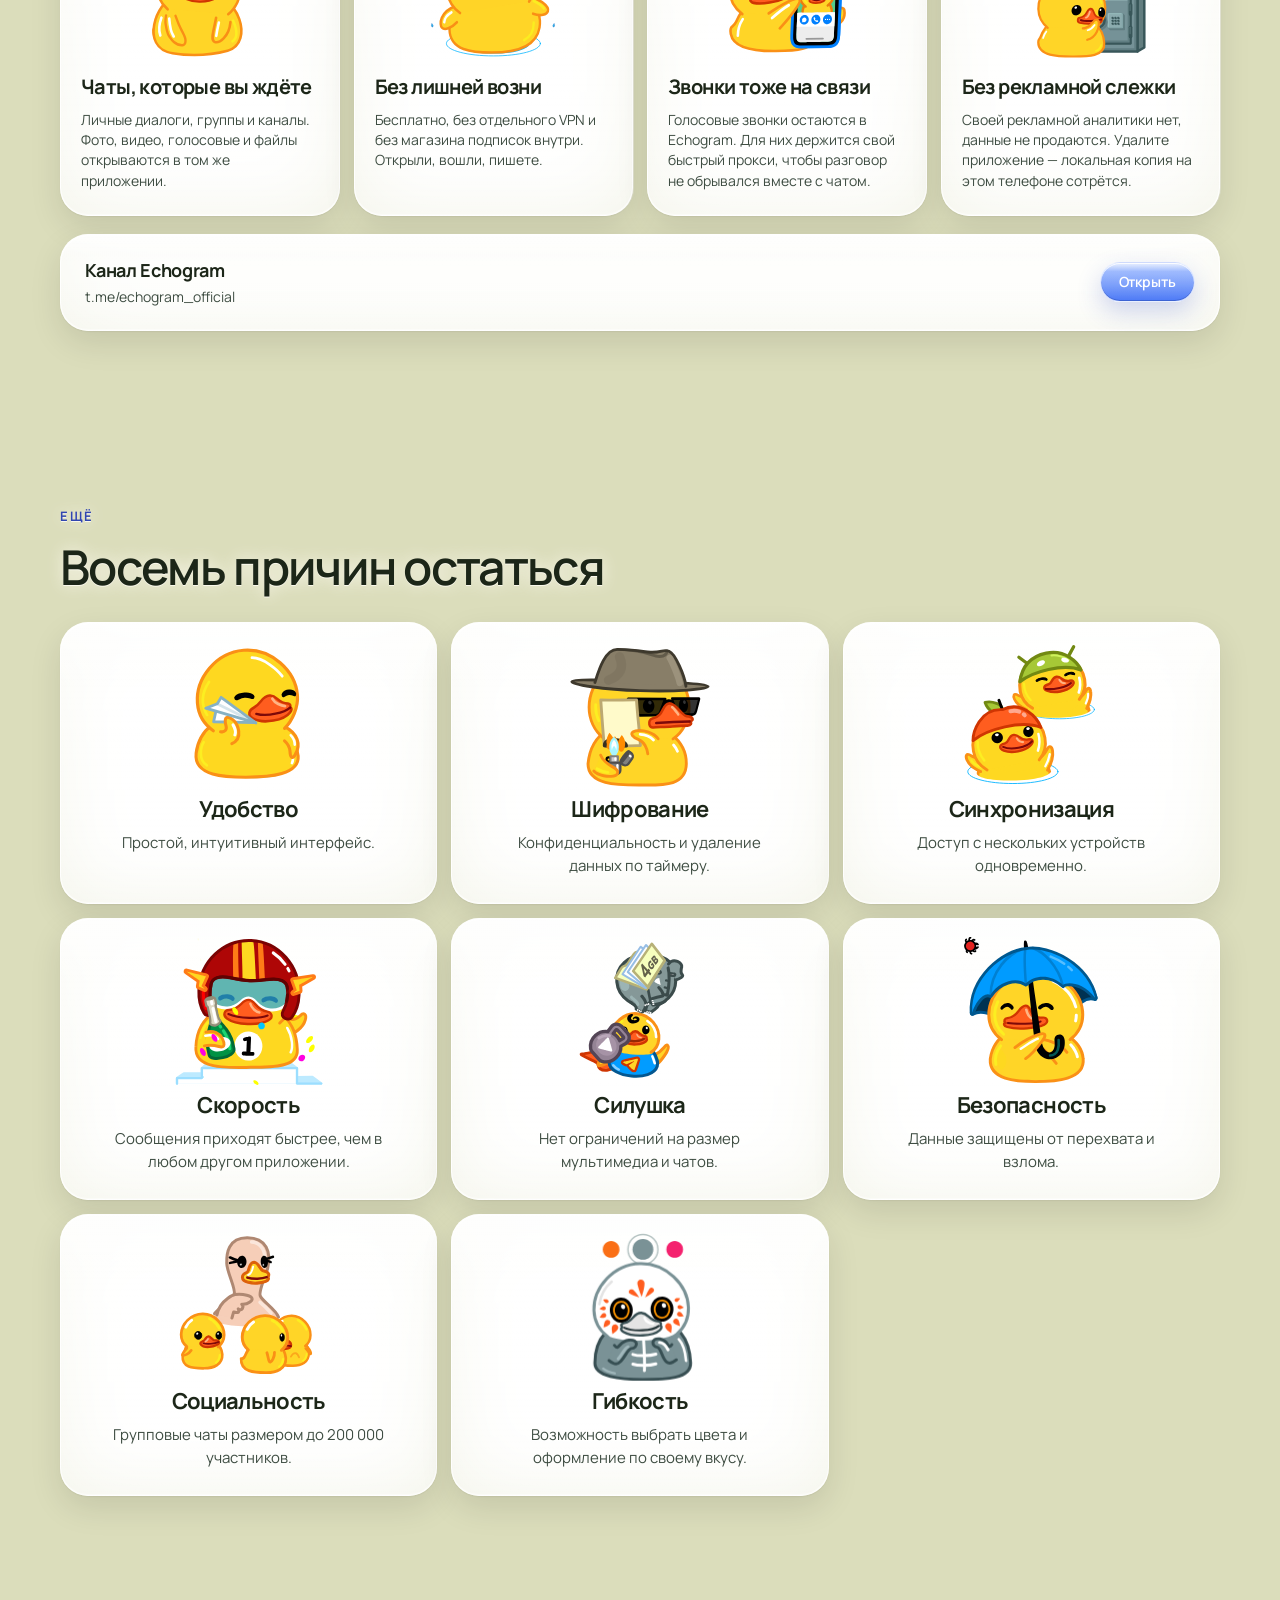
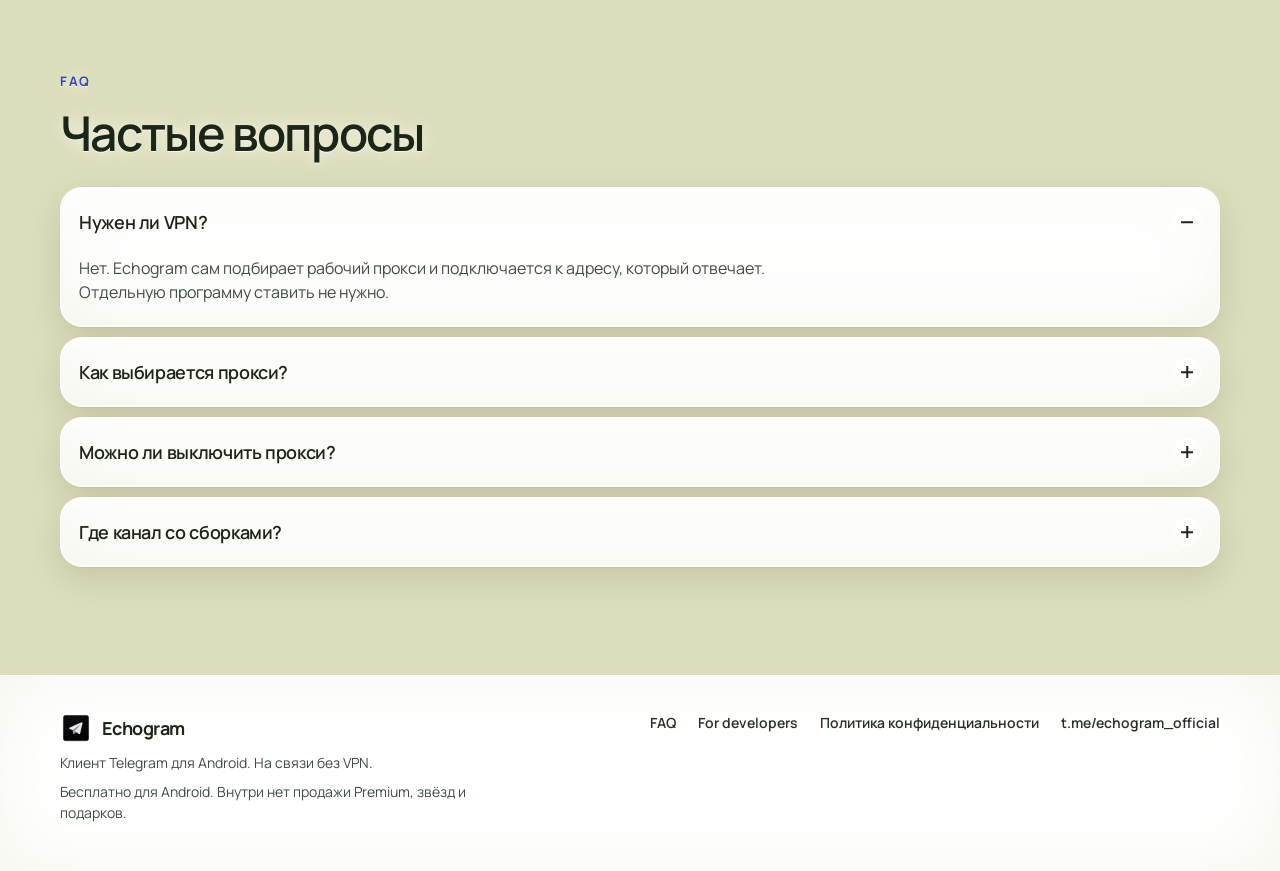
==== commit 4e9c1e92: "Show Echogram 2026.0.15 (Extra Global)" ====
--- a/index.html
+++ b/index.html
@@ -39,7 +39,7 @@
         "applicationCategory": "CommunicationApplication",
         "url": "https://echogram.pw/",
         "description": "Echogram — ваш надежный и рабочий клиент Telegram, без VPN.",
-        "downloadUrl": "https://github.com/VMRcompany/echogram/releases/download/2026.0.15/Echogram-2026.0.15.apk",
+        "downloadUrl": "https://github.com/VMRcompany/echogram/releases/download/2026.0.15-Extra-Global/Echogram-2026.0.15.Extra.Global.apk",
         "offers": { "@type": "Offer", "price": "0", "priceCurrency": "RUB" }
       }
     ]
@@ -66,7 +66,7 @@
         <a href="privacy.html">Политика</a>
         <a href="https://t.me/echogram_official">Канал</a>
         <a class="btn btn-ghost btn-sm header-web" href="https://web-echogram.mineholde.pro/">Продолжить в Echogram Web</a>
-        <a class="btn btn-primary btn-sm header-cta" data-latest-apk href="https://github.com/VMRcompany/echogram/releases/download/2026.0.15/Echogram-2026.0.15.apk" download="Echogram-2026.0.15.apk"><span data-apk-label>Скачать 2026.0.15</span></a>
+        <a class="btn btn-primary btn-sm header-cta" data-latest-apk href="https://github.com/VMRcompany/echogram/releases/download/2026.0.15-Extra-Global/Echogram-2026.0.15.Extra.Global.apk" download="Echogram-2026.0.15.Extra.Global.apk"><span data-apk-label>Скачать 2026.0.15 (Extra Global)</span></a>
       </nav>
     </div>
   </header>
@@ -78,11 +78,11 @@
           <h1 class="reveal" style="--i:1">Echogram — ваш надежный и рабочий клиент Telegram, без VPN</h1>
           <p class="lead reveal" style="--i:2">Чаты, файлы и звонки в одном приложении для Android. Отдельный VPN не нужен: Echogram сам находит рабочий прокси и держит вас на связи.</p>
           <div class="hero-actions reveal" style="--i:3">
-            <a class="btn btn-primary" data-latest-apk href="https://github.com/VMRcompany/echogram/releases/download/2026.0.15/Echogram-2026.0.15.apk" download="Echogram-2026.0.15.apk"><span data-apk-label>Скачать 2026.0.15</span></a>
+            <a class="btn btn-primary" data-latest-apk href="https://github.com/VMRcompany/echogram/releases/download/2026.0.15-Extra-Global/Echogram-2026.0.15.Extra.Global.apk" download="Echogram-2026.0.15.Extra.Global.apk"><span data-apk-label>Скачать 2026.0.15 (Extra Global)</span></a>
             <a class="btn btn-ghost" href="https://web-echogram.mineholde.pro/">Продолжить в Echogram Web</a>
             <a class="btn btn-ghost" href="https://t.me/echogram_official">Канал</a>
           </div>
-          <p class="apk-meta reveal" style="--i:4" data-apk-meta>Версия 2026.0.15</p>
+          <p class="apk-meta reveal" style="--i:4" data-apk-meta>Версия 2026.0.15 (Extra Global)</p>
           <ul class="release-files reveal" style="--i:4" data-release-files></ul>
           <p class="fine reveal" style="--i:4">Бесплатно. Вход по номеру телефона, обновление — одним нажатием.</p>
         </div>
